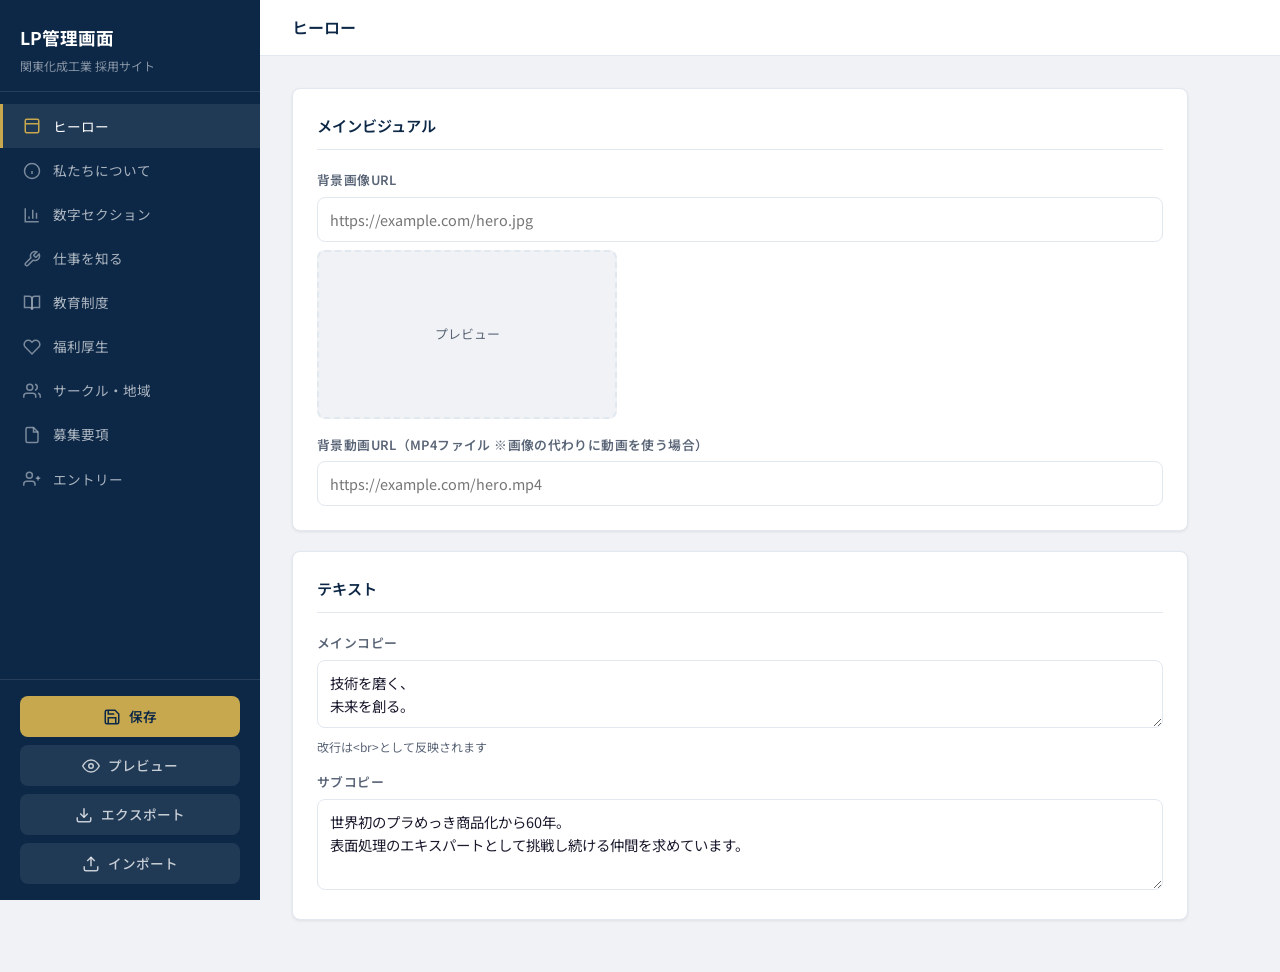
==== admin.html @ 196f741b "feat: 管理画面を追加し公開画面を動的コンテンツ対応に - admin.html: 直感的なサイドバー付き管理画面（全セクション編集可能） - admin.css: 管理画面のスタイル（レスポンシ" ====
<!DOCTYPE html>
<html lang="ja">
<head>
  <meta charset="UTF-8">
  <meta name="viewport" content="width=device-width, initial-scale=1.0">
  <title>管理画面 | 関東化成工業 採用LP</title>
  <link rel="preconnect" href="https://fonts.googleapis.com">
  <link rel="preconnect" href="https://fonts.gstatic.com" crossorigin>
  <link href="https://fonts.googleapis.com/css2?family=Noto+Sans+JP:wght@400;500;700&display=swap" rel="stylesheet">
  <link rel="stylesheet" href="admin.css">
</head>
<body>
  <div class="admin-layout">
    <!-- サイドバー -->
    <aside class="sidebar" id="sidebar">
      <div class="sidebar-header">
        <h1 class="sidebar-logo">LP管理画面</h1>
        <p class="sidebar-sub">関東化成工業 採用サイト</p>
      </div>
      <nav class="sidebar-nav">
        <a href="#sec-hero" class="sidebar-link active" data-section="sec-hero">
          <svg width="18" height="18" viewBox="0 0 24 24" fill="none" stroke="currentColor" stroke-width="2"><rect x="3" y="3" width="18" height="18" rx="2"/><path d="M3 9h18"/></svg>
          ヒーロー
        </a>
        <a href="#sec-about" class="sidebar-link" data-section="sec-about">
          <svg width="18" height="18" viewBox="0 0 24 24" fill="none" stroke="currentColor" stroke-width="2"><circle cx="12" cy="12" r="10"/><path d="M12 16v-4"/><path d="M12 8h.01"/></svg>
          私たちについて
        </a>
        <a href="#sec-stats" class="sidebar-link" data-section="sec-stats">
          <svg width="18" height="18" viewBox="0 0 24 24" fill="none" stroke="currentColor" stroke-width="2"><path d="M3 3v18h18"/><path d="M18 17V9"/><path d="M13 17V5"/><path d="M8 17v-3"/></svg>
          数字セクション
        </a>
        <a href="#sec-work" class="sidebar-link" data-section="sec-work">
          <svg width="18" height="18" viewBox="0 0 24 24" fill="none" stroke="currentColor" stroke-width="2"><path d="M14.7 6.3a1 1 0 0 0 0 1.4l1.6 1.6a1 1 0 0 0 1.4 0l3.77-3.77a6 6 0 0 1-7.94 7.94l-6.91 6.91a2.12 2.12 0 0 1-3-3l6.91-6.91a6 6 0 0 1 7.94-7.94l-3.76 3.76z"/></svg>
          仕事を知る
        </a>
        <a href="#sec-education" class="sidebar-link" data-section="sec-education">
          <svg width="18" height="18" viewBox="0 0 24 24" fill="none" stroke="currentColor" stroke-width="2"><path d="M2 3h6a4 4 0 0 1 4 4v14a3 3 0 0 0-3-3H2z"/><path d="M22 3h-6a4 4 0 0 0-4 4v14a3 3 0 0 1 3-3h7z"/></svg>
          教育制度
        </a>
        <a href="#sec-benefits" class="sidebar-link" data-section="sec-benefits">
          <svg width="18" height="18" viewBox="0 0 24 24" fill="none" stroke="currentColor" stroke-width="2"><path d="M20.84 4.61a5.5 5.5 0 0 0-7.78 0L12 5.67l-1.06-1.06a5.5 5.5 0 0 0-7.78 7.78l1.06 1.06L12 21.23l7.78-7.78 1.06-1.06a5.5 5.5 0 0 0 0-7.78z"/></svg>
          福利厚生
        </a>
        <a href="#sec-activities" class="sidebar-link" data-section="sec-activities">
          <svg width="18" height="18" viewBox="0 0 24 24" fill="none" stroke="currentColor" stroke-width="2"><path d="M17 21v-2a4 4 0 0 0-4-4H5a4 4 0 0 0-4 4v2"/><circle cx="9" cy="7" r="4"/><path d="M23 21v-2a4 4 0 0 0-3-3.87"/><path d="M16 3.13a4 4 0 0 1 0 7.75"/></svg>
          サークル・地域
        </a>
        <a href="#sec-requirements" class="sidebar-link" data-section="sec-requirements">
          <svg width="18" height="18" viewBox="0 0 24 24" fill="none" stroke="currentColor" stroke-width="2"><path d="M14 2H6a2 2 0 0 0-2 2v16a2 2 0 0 0 2 2h12a2 2 0 0 0 2-2V8z"/><polyline points="14 2 14 8 20 8"/></svg>
          募集要項
        </a>
        <a href="#sec-entry" class="sidebar-link" data-section="sec-entry">
          <svg width="18" height="18" viewBox="0 0 24 24" fill="none" stroke="currentColor" stroke-width="2"><path d="M16 21v-2a4 4 0 0 0-4-4H5a4 4 0 0 0-4 4v2"/><circle cx="8.5" cy="7" r="4"/><line x1="20" y1="8" x2="20" y2="14"/><line x1="23" y1="11" x2="17" y2="11"/></svg>
          エントリー
        </a>
      </nav>
      <div class="sidebar-actions">
        <button class="sidebar-btn sidebar-btn--save" id="btn-save" title="変更を保存">
          <svg width="18" height="18" viewBox="0 0 24 24" fill="none" stroke="currentColor" stroke-width="2"><path d="M19 21H5a2 2 0 0 1-2-2V5a2 2 0 0 1 2-2h11l5 5v11a2 2 0 0 1-2 2z"/><polyline points="17 21 17 13 7 13 7 21"/><polyline points="7 3 7 8 15 8"/></svg>
          保存
        </button>
        <button class="sidebar-btn" id="btn-preview" title="プレビュー">
          <svg width="18" height="18" viewBox="0 0 24 24" fill="none" stroke="currentColor" stroke-width="2"><path d="M1 12s4-8 11-8 11 8 11 8-4 8-11 8-11-8-11-8z"/><circle cx="12" cy="12" r="3"/></svg>
          プレビュー
        </button>
        <button class="sidebar-btn" id="btn-export" title="JSONエクスポート">
          <svg width="18" height="18" viewBox="0 0 24 24" fill="none" stroke="currentColor" stroke-width="2"><path d="M21 15v4a2 2 0 0 1-2 2H5a2 2 0 0 1-2-2v-4"/><polyline points="7 10 12 15 17 10"/><line x1="12" y1="15" x2="12" y2="3"/></svg>
          エクスポート
        </button>
        <label class="sidebar-btn" title="JSONインポート">
          <svg width="18" height="18" viewBox="0 0 24 24" fill="none" stroke="currentColor" stroke-width="2"><path d="M21 15v4a2 2 0 0 1-2 2H5a2 2 0 0 1-2-2v-4"/><polyline points="17 8 12 3 7 8"/><line x1="12" y1="3" x2="12" y2="15"/></svg>
          インポート
          <input type="file" accept=".json" id="btn-import" hidden>
        </label>
      </div>
    </aside>

    <!-- メインコンテンツ -->
    <main class="admin-main">
      <div class="admin-topbar">
        <button class="topbar-menu" id="topbar-menu">
          <span></span><span></span><span></span>
        </button>
        <h2 class="topbar-title" id="topbar-title">ヒーロー</h2>
        <div class="topbar-status" id="topbar-status"></div>
      </div>

      <div class="admin-content" id="admin-content">
        <!-- ===== ヒーロー ===== -->
        <section class="admin-section" id="sec-hero">
          <div class="admin-card">
            <h3 class="admin-card-title">メインビジュアル</h3>
            <div class="field">
              <label>背景画像URL</label>
              <div class="field-img-input">
                <input type="url" data-field="images.hero_image" placeholder="https://example.com/hero.jpg">
                <div class="field-img-preview" data-preview="images.hero_image"></div>
              </div>
            </div>
            <div class="field">
              <label>背景動画URL（mp4ファイル ※画像の代わりに動画を使う場合）</label>
              <input type="url" data-field="heroVideo" placeholder="https://example.com/hero.mp4">
            </div>
          </div>
          <div class="admin-card">
            <h3 class="admin-card-title">テキスト</h3>
            <div class="field">
              <label>メインコピー</label>
              <textarea data-field="texts.hero_title" rows="2">技術を磨く、
未来を創る。</textarea>
              <span class="field-hint">改行は&lt;br&gt;として反映されます</span>
            </div>
            <div class="field">
              <label>サブコピー</label>
              <textarea data-field="texts.hero_subtitle" rows="3">世界初のプラめっき商品化から60年。
表面処理のエキスパートとして挑戦し続ける仲間を求めています。</textarea>
            </div>
          </div>
        </section>

        <!-- ===== 私たちについて ===== -->
        <section class="admin-section" id="sec-about" style="display:none;">
          <div class="admin-card">
            <h3 class="admin-card-title">CI・説明文</h3>
            <div class="field">
              <label>CI（企業理念）</label>
              <input type="text" data-field="texts.about_ci" value="「人になれ、奉仕せよ」">
            </div>
            <div class="field">
              <label>会社紹介文</label>
              <textarea data-field="texts.about_desc" rows="6">関東化成工業は、1963年に世界で初めてプラめっきを商品化して以来、３価クロムめっき、サテンめっき、スモークめっきなどの独自技術を開発し、表面処理業界のトップランナーとして国内外から厚い信頼を得ています。

「産学協同」を礎に、樹脂成形から各種表面処理加工（めっき・塗装・蒸着）、組付まで一貫生産体制を確立。自動車外装用製品をはじめ、さまざまな分野でその技術力を発揮しています。</textarea>
            </div>
          </div>
          <div class="admin-card">
            <h3 class="admin-card-title">画像</h3>
            <div class="field-row">
              <div class="field">
                <label>画像1 URL</label>
                <div class="field-img-input">
                  <input type="url" data-field="images.about_image_1" placeholder="https://example.com/photo1.jpg">
                  <div class="field-img-preview" data-preview="images.about_image_1"></div>
                </div>
                <div class="field"><label>キャプション1</label><input type="text" data-field="texts.about_caption_1" value="本社工場外観"></div>
              </div>
              <div class="field">
                <label>画像2 URL</label>
                <div class="field-img-input">
                  <input type="url" data-field="images.about_image_2" placeholder="https://example.com/photo2.jpg">
                  <div class="field-img-preview" data-preview="images.about_image_2"></div>
                </div>
                <div class="field"><label>キャプション2</label><input type="text" data-field="texts.about_caption_2" value="製造現場の様子"></div>
              </div>
            </div>
          </div>
          <div class="admin-card">
            <h3 class="admin-card-title">会社紹介動画</h3>
            <div class="field">
              <label>YouTube / Vimeo URL</label>
              <input type="url" data-field="videos.about_video" placeholder="https://www.youtube.com/watch?v=xxxxx">
              <span class="field-hint">YouTube・VimeoのURLを貼り付けると自動で埋め込まれます</span>
              <div class="field-video-preview" data-video-preview="videos.about_video"></div>
            </div>
          </div>
          <div class="admin-card">
            <h3 class="admin-card-title">会社概要</h3>
            <div class="field"><label>会社名</label><input type="text" data-field="texts.company_name" value="関東化成工業株式会社（KANTO KASEI CO., LTD.）"></div>
            <div class="field"><label>設立</label><input type="text" data-field="texts.company_founded" value="1969年（昭和44年） ※1946年 旧制関東学院工業専門学校実習工場として創業"></div>
            <div class="field"><label>本社所在地</label><input type="text" data-field="texts.company_address" value="〒239-0806 神奈川県横須賀市池田町4-4-1"></div>
            <div class="field"><label>TEL</label><input type="text" data-field="texts.company_tel" value="046-835-4600"></div>
            <div class="field"><label>資本金</label><input type="text" data-field="texts.company_capital" value="2億円"></div>
            <div class="field"><label>従業員数</label><input type="text" data-field="texts.company_employees" value="406名"></div>
            <div class="field"><label>事業内容</label><textarea data-field="texts.company_business" rows="2">樹脂成形、各種表面処理加工（めっき・塗装・蒸着）、組付の一貫生産</textarea></div>
            <div class="field"><label>主要取引先</label><textarea data-field="texts.company_clients" rows="2">トヨタ自動車、トヨタ自動車東日本、トヨタ車体、日野自動車、豊田自動織機、ダイハツ工業、日産自動車、スズキ、ファナック 他</textarea></div>
            <div class="field"><label>拠点</label><input type="text" data-field="texts.company_locations" value="本社工場（横須賀市）、岩手工場（一関市）、インドネシア合弁工場"></div>
          </div>
        </section>

        <!-- ===== 数字セクション ===== -->
        <section class="admin-section" id="sec-stats" style="display:none;">
          <div class="admin-card">
            <h3 class="admin-card-title">数字で見る関東化成</h3>
            <div class="stat-editor">
              <div class="stat-editor-item">
                <h4>数字 1</h4>
                <div class="field"><label>数値</label><input type="number" data-field="stats.stat_1_number" value="1963"></div>
                <div class="field"><label>単位</label><input type="text" data-field="texts.stat_1_unit" value="年"></div>
                <div class="field"><label>ラベル</label><input type="text" data-field="texts.stat_1_label" value="プラめっき商品化"></div>
              </div>
              <div class="stat-editor-item">
                <h4>数字 2</h4>
                <div class="field"><label>数値</label><input type="number" data-field="stats.stat_2_number" value="55"></div>
                <div class="field"><label>単位</label><input type="text" data-field="texts.stat_2_unit" value="年以上"></div>
                <div class="field"><label>ラベル</label><input type="text" data-field="texts.stat_2_label" value="業界での実績"></div>
              </div>
              <div class="stat-editor-item">
                <h4>数字 3</h4>
                <div class="field"><label>数値</label><input type="number" data-field="stats.stat_3_number" value="406"></div>
                <div class="field"><label>単位</label><input type="text" data-field="texts.stat_3_unit" value="名"></div>
                <div class="field"><label>ラベル</label><input type="text" data-field="texts.stat_3_label" value="従業員数"></div>
              </div>
              <div class="stat-editor-item">
                <h4>数字 4</h4>
                <div class="field"><label>数値</label><input type="number" data-field="stats.stat_4_number" value="3"></div>
                <div class="field"><label>単位</label><input type="text" data-field="texts.stat_4_unit" value="拠点"></div>
                <div class="field"><label>ラベル</label><input type="text" data-field="texts.stat_4_label" value="国内外の生産拠点"></div>
              </div>
            </div>
          </div>
        </section>

        <!-- ===== 仕事を知る ===== -->
        <section class="admin-section" id="sec-work" style="display:none;">
          <div class="admin-card">
            <h3 class="admin-card-title">セクション設定</h3>
            <div class="field"><label>サブタイトル</label><input type="text" data-field="texts.work_subtitle" value="世界をリードする表面処理技術で、あなたの可能性を広げる"></div>
          </div>
          <div class="admin-card">
            <h3 class="admin-card-title">仕事カード 1</h3>
            <div class="field"><label>タイトル</label><input type="text" data-field="texts.work_title_1" value="めっき技術"></div>
            <div class="field"><label>説明</label><textarea data-field="texts.work_desc_1" rows="3">プラめっき、３価クロムめっき、サテンめっき、スモークめっき、コンポジットめっき（機能めっき）など、多様なめっき技術で製品に付加価値を与えます。</textarea></div>
            <div class="field"><label>画像URL</label><div class="field-img-input"><input type="url" data-field="images.work_image_1" placeholder="https://..."><div class="field-img-preview" data-preview="images.work_image_1"></div></div></div>
          </div>
          <div class="admin-card">
            <h3 class="admin-card-title">仕事カード 2</h3>
            <div class="field"><label>タイトル</label><input type="text" data-field="texts.work_title_2" value="塗装・蒸着"></div>
            <div class="field"><label>説明</label><textarea data-field="texts.work_desc_2" rows="3">高品質な塗装技術と蒸着技術により、製品の外観品質と機能性を高次元で両立。自動車外装部品をはじめ幅広い分野に対応しています。</textarea></div>
            <div class="field"><label>画像URL</label><div class="field-img-input"><input type="url" data-field="images.work_image_2" placeholder="https://..."><div class="field-img-preview" data-preview="images.work_image_2"></div></div></div>
          </div>
          <div class="admin-card">
            <h3 class="admin-card-title">仕事カード 3</h3>
            <div class="field"><label>タイトル</label><input type="text" data-field="texts.work_title_3" value="樹脂成形"></div>
            <div class="field"><label>説明</label><textarea data-field="texts.work_desc_3" rows="3">精密な樹脂成形から表面処理、組付けまでの一貫生産体制。お客様のニーズにワンストップで応える生産力が強みです。</textarea></div>
            <div class="field"><label>画像URL</label><div class="field-img-input"><input type="url" data-field="images.work_image_3" placeholder="https://..."><div class="field-img-preview" data-preview="images.work_image_3"></div></div></div>
          </div>
          <div class="admin-card">
            <h3 class="admin-card-title">仕事紹介動画</h3>
            <div class="field">
              <label>YouTube / Vimeo URL</label>
              <input type="url" data-field="videos.work_video" placeholder="https://www.youtube.com/watch?v=xxxxx">
              <div class="field-video-preview" data-video-preview="videos.work_video"></div>
            </div>
          </div>
        </section>

        <!-- ===== 教育制度 ===== -->
        <section class="admin-section" id="sec-education" style="display:none;">
          <div class="admin-card">
            <h3 class="admin-card-title">セクション設定</h3>
            <div class="field"><label>サブタイトル</label><input type="text" data-field="texts.education_subtitle" value="「産学協同」の精神を受け継ぎ、人材育成に力を入れています"></div>
          </div>
          <div class="admin-card">
            <h3 class="admin-card-title">教育カード 1</h3>
            <div class="field"><label>タイトル</label><input type="text" data-field="texts.edu_title_1" value="表面処理技術研修"></div>
            <div class="field"><label>説明</label><textarea data-field="texts.edu_desc_1" rows="3">最新の表面処理技術を学ぶ研修制度を整備。毎年1〜2名が受講し、専門知識とスキルを深めています。</textarea></div>
          </div>
          <div class="admin-card">
            <h3 class="admin-card-title">教育カード 2</h3>
            <div class="field"><label>タイトル</label><input type="text" data-field="texts.edu_title_2" value="文部科学省認定プログラム"></div>
            <div class="field"><label>説明</label><textarea data-field="texts.edu_desc_2" rows="3">「職業実践力育成プログラム」に認定された集中講義を受講可能。過去5名が修了しています。</textarea></div>
          </div>
          <div class="admin-card">
            <h3 class="admin-card-title">教育カード 3</h3>
            <div class="field"><label>タイトル</label><input type="text" data-field="texts.edu_title_3" value="OJT・メンター制度"></div>
            <div class="field"><label>説明</label><textarea data-field="texts.edu_desc_3" rows="3">先輩社員がマンツーマンで指導するOJT制度。実務を通じて着実にスキルアップできる環境です。</textarea></div>
          </div>
        </section>

        <!-- ===== 福利厚生 ===== -->
        <section class="admin-section" id="sec-benefits" style="display:none;">
          <div class="admin-card">
            <h3 class="admin-card-title">セクション設定</h3>
            <div class="field"><label>サブタイトル</label><input type="text" data-field="texts.benefits_subtitle" value="安心して長く働ける環境を整えています"></div>
            <div class="field"><label>画像URL</label><div class="field-img-input"><input type="url" data-field="images.benefits_image" placeholder="https://..."><div class="field-img-preview" data-preview="images.benefits_image"></div></div></div>
          </div>
          <div class="admin-card">
            <h3 class="admin-card-title">福利厚生項目</h3>
            <div class="benefit-editor">
              <div class="benefit-editor-item">
                <div class="field"><label>項目1 タイトル</label><input type="text" data-field="texts.benefit_title_1" value="住宅補助"></div>
                <div class="field"><label>説明</label><input type="text" data-field="texts.benefit_desc_1" value="住宅手当の支給あり"></div>
              </div>
              <div class="benefit-editor-item">
                <div class="field"><label>項目2 タイトル</label><input type="text" data-field="texts.benefit_title_2" value="退職金制度"></div>
                <div class="field"><label>説明</label><input type="text" data-field="texts.benefit_desc_2" value="退職金制度完備"></div>
              </div>
              <div class="benefit-editor-item">
                <div class="field"><label>項目3 タイトル</label><input type="text" data-field="texts.benefit_title_3" value="健康サポート"></div>
                <div class="field"><label>説明</label><input type="text" data-field="texts.benefit_desc_3" value="各種社会保険完備・定期健康診断"></div>
              </div>
              <div class="benefit-editor-item">
                <div class="field"><label>項目4 タイトル</label><input type="text" data-field="texts.benefit_title_4" value="休暇制度"></div>
                <div class="field"><label>説明</label><input type="text" data-field="texts.benefit_desc_4" value="年次有給休暇・特別休暇"></div>
              </div>
              <div class="benefit-editor-item">
                <div class="field"><label>項目5 タイトル</label><input type="text" data-field="texts.benefit_title_5" value="サークル活動"></div>
                <div class="field"><label>説明</label><input type="text" data-field="texts.benefit_desc_5" value="野球部など社内サークル活動充実"></div>
              </div>
              <div class="benefit-editor-item">
                <div class="field"><label>項目6 タイトル</label><input type="text" data-field="texts.benefit_title_6" value="福利厚生施設"></div>
                <div class="field"><label>説明</label><input type="text" data-field="texts.benefit_desc_6" value="グループ会社によるサービス充実"></div>
              </div>
            </div>
          </div>
        </section>

        <!-- ===== サークル活動・地域貢献 ===== -->
        <section class="admin-section" id="sec-activities" style="display:none;">
          <div class="admin-card">
            <h3 class="admin-card-title">セクション設定</h3>
            <div class="field"><label>サブタイトル</label><input type="text" data-field="texts.activities_subtitle" value="仕事だけじゃない。仲間との絆を深める活動が充実しています。"></div>
          </div>
          <div class="admin-card">
            <h3 class="admin-card-title">活動カード 1</h3>
            <div class="field"><label>タイトル</label><input type="text" data-field="texts.activity_title_1" value="野球部"></div>
            <div class="field"><label>説明</label><textarea data-field="texts.activity_desc_1" rows="3">社内野球部が活動中。チームワークを大切にし、社員同士の交流の場となっています。</textarea></div>
            <div class="field"><label>画像URL</label><div class="field-img-input"><input type="url" data-field="images.activity_image_1" placeholder="https://..."><div class="field-img-preview" data-preview="images.activity_image_1"></div></div></div>
          </div>
          <div class="admin-card">
            <h3 class="admin-card-title">活動カード 2</h3>
            <div class="field"><label>タイトル</label><input type="text" data-field="texts.activity_title_2" value="リトルシニア支援"></div>
            <div class="field"><label>説明</label><textarea data-field="texts.activity_desc_2" rows="3">日本リトルシニア中学硬式野球協会 関東連盟所属の「横須賀三浦リトルシニア」を応援。社有マイクロバスでの送迎など、地域の子どもたちの成長を支援しています。</textarea></div>
            <div class="field"><label>画像URL</label><div class="field-img-input"><input type="url" data-field="images.activity_image_2" placeholder="https://..."><div class="field-img-preview" data-preview="images.activity_image_2"></div></div></div>
          </div>
          <div class="admin-card">
            <h3 class="admin-card-title">活動カード 3</h3>
            <div class="field"><label>タイトル</label><input type="text" data-field="texts.activity_title_3" value="地域イベント"></div>
            <div class="field"><label>説明</label><textarea data-field="texts.activity_desc_3" rows="3">国際フロンティアメッセ（みなと元気めっせ）に出展し「ベスト展示賞/特別賞」を受賞。地域社会への貢献にも積極的に取り組んでいます。</textarea></div>
            <div class="field"><label>画像URL</label><div class="field-img-input"><input type="url" data-field="images.activity_image_3" placeholder="https://..."><div class="field-img-preview" data-preview="images.activity_image_3"></div></div></div>
          </div>
        </section>

        <!-- ===== 募集要項 ===== -->
        <section class="admin-section" id="sec-requirements" style="display:none;">
          <div class="admin-card">
            <h3 class="admin-card-title">募集要項</h3>
            <div class="field"><label>採用区分</label><input type="text" data-field="texts.req_type" value="新卒採用（2027年卒）"></div>
            <div class="field"><label>募集職種</label><textarea data-field="texts.req_positions" rows="2">技術職（生産技術・品質管理・研究開発）、事務職（総務・経理・営業）</textarea></div>
            <div class="field"><label>応募資格</label><textarea data-field="texts.req_qualifications" rows="2">2027年3月に大学・大学院・短大・専門学校・高等専門学校を卒業見込みの方</textarea></div>
            <div class="field"><label>勤務地</label><input type="text" data-field="texts.req_location" value="本社工場（神奈川県横須賀市）、岩手工場（岩手県一関市）"></div>
            <div class="field"><label>採用予定人数</label><input type="text" data-field="texts.req_count" value="6〜10名"></div>
            <div class="field"><label>選考フロー</label><input type="text" data-field="texts.req_flow" value="マイナビよりエントリー → 会社説明会 → 書類選考 → 面接（複数回） → 内定"></div>
          </div>
          <div class="admin-card">
            <h3 class="admin-card-title">イベント</h3>
            <div class="field"><label>イベント1 タイトル</label><input type="text" data-field="texts.event_title_1" value="1DAY職場体験"></div>
            <div class="field"><label>イベント1 説明</label><textarea data-field="texts.event_desc_1" rows="2">実際の製造現場を体験できるプログラムです。表面処理技術の世界を肌で感じてみませんか？</textarea></div>
            <div class="field"><label>イベント2 タイトル</label><input type="text" data-field="texts.event_title_2" value="Webセミナー"></div>
            <div class="field"><label>イベント2 説明</label><textarea data-field="texts.event_desc_2" rows="2">オンラインで参加可能な会社説明会。関東化成工業の魅力を詳しくご紹介します。</textarea></div>
          </div>
        </section>

        <!-- ===== エントリー ===== -->
        <section class="admin-section" id="sec-entry" style="display:none;">
          <div class="admin-card">
            <h3 class="admin-card-title">エントリーセクション</h3>
            <div class="field"><label>説明文</label><textarea data-field="texts.entry_desc" rows="2">関東化成工業に興味を持ってくださった方、まずはお気軽にエントリーください。</textarea></div>
            <div class="field"><label>エントリーリンクURL</label><input type="url" data-field="entryLink" value="https://job.mynavi.jp/26/pc/search/corp50547/outline.html"></div>
            <div class="field"><label>担当部署</label><input type="text" data-field="texts.entry_department" value="関東化成工業株式会社 経営管理本部 総務部 総務人事課"></div>
            <div class="field"><label>電話番号</label><input type="text" data-field="texts.entry_tel" value="046-835-4600"></div>
          </div>
        </section>
      </div>
    </main>
  </div>

  <!-- 保存成功トースト -->
  <div class="toast" id="toast">保存しました</div>

  <script src="admin.js"></script>
</body>
</html>
---- admin.css ----
/* ===== Reset ===== */
*, *::before, *::after { box-sizing: border-box; margin: 0; padding: 0; }
img { max-width: 100%; display: block; }
ul { list-style: none; }
a { text-decoration: none; color: inherit; }
button { border: none; background: none; cursor: pointer; font: inherit; }

/* ===== Variables ===== */
:root {
  --admin-navy: #0d2847;
  --admin-blue: #0078d4;
  --admin-blue-light: #e8f4fd;
  --admin-gold: #c8a84e;
  --admin-bg: #f0f2f5;
  --admin-white: #ffffff;
  --admin-text: #1a1a2e;
  --admin-text-light: #5a6577;
  --admin-border: #e2e8f0;
  --admin-success: #10b981;
  --admin-radius: 0.5rem;
  --admin-shadow: 0 1px 3px rgba(0,0,0,0.08);
  --sidebar-w: 260px;
}

body {
  font-family: "Noto Sans JP", -apple-system, sans-serif;
  font-size: 14px;
  line-height: 1.6;
  color: var(--admin-text);
  background: var(--admin-bg);
}

/* ===== Layout ===== */
.admin-layout {
  display: flex;
  min-height: 100vh;
}

/* ===== Sidebar ===== */
.sidebar {
  width: var(--sidebar-w);
  background: var(--admin-navy);
  color: #fff;
  position: fixed;
  top: 0;
  left: 0;
  bottom: 0;
  display: flex;
  flex-direction: column;
  z-index: 50;
  transition: transform 0.3s ease;
}

.sidebar-header {
  padding: 1.5rem 1.25rem 1rem;
  border-bottom: 1px solid rgba(255,255,255,0.1);
}

.sidebar-logo {
  font-size: 1.1rem;
  font-weight: 700;
}

.sidebar-sub {
  font-size: 0.75rem;
  color: rgba(255,255,255,0.5);
  margin-top: 0.25rem;
}

.sidebar-nav {
  flex: 1;
  overflow-y: auto;
  padding: 0.75rem 0;
}

.sidebar-link {
  display: flex;
  align-items: center;
  gap: 0.75rem;
  padding: 0.7rem 1.25rem;
  font-size: 0.85rem;
  color: rgba(255,255,255,0.65);
  transition: all 0.2s;
  border-left: 3px solid transparent;
}

.sidebar-link:hover {
  background: rgba(255,255,255,0.05);
  color: #fff;
}

.sidebar-link.active {
  background: rgba(255,255,255,0.08);
  color: #fff;
  border-left-color: var(--admin-gold);
}

.sidebar-link svg {
  flex-shrink: 0;
  opacity: 0.7;
}

.sidebar-link.active svg {
  opacity: 1;
  color: var(--admin-gold);
}

/* ===== Sidebar Actions ===== */
.sidebar-actions {
  padding: 1rem 1.25rem;
  border-top: 1px solid rgba(255,255,255,0.1);
  display: flex;
  flex-direction: column;
  gap: 0.5rem;
}

.sidebar-btn {
  display: flex;
  align-items: center;
  justify-content: center;
  gap: 0.5rem;
  padding: 0.6rem 1rem;
  border-radius: var(--admin-radius);
  font-size: 0.85rem;
  font-weight: 500;
  color: rgba(255,255,255,0.75);
  background: rgba(255,255,255,0.08);
  transition: all 0.2s;
  cursor: pointer;
  text-align: center;
}

.sidebar-btn:hover {
  background: rgba(255,255,255,0.15);
  color: #fff;
}

.sidebar-btn--save {
  background: var(--admin-gold);
  color: var(--admin-navy);
  font-weight: 600;
}

.sidebar-btn--save:hover {
  background: #d4b85c;
}

/* ===== Main ===== */
.admin-main {
  flex: 1;
  margin-left: var(--sidebar-w);
}

/* ===== Topbar ===== */
.admin-topbar {
  position: sticky;
  top: 0;
  z-index: 30;
  background: var(--admin-white);
  border-bottom: 1px solid var(--admin-border);
  padding: 0 2rem;
  height: 56px;
  display: flex;
  align-items: center;
  gap: 1rem;
}

.topbar-menu {
  display: none;
  flex-direction: column;
  gap: 4px;
  padding: 0.5rem;
}

.topbar-menu span {
  display: block;
  width: 20px;
  height: 2px;
  background: var(--admin-navy);
  border-radius: 2px;
}

.topbar-title {
  font-size: 1rem;
  font-weight: 600;
  color: var(--admin-navy);
}

.topbar-status {
  margin-left: auto;
  font-size: 0.8rem;
  color: var(--admin-text-light);
}

/* ===== Content ===== */
.admin-content {
  padding: 2rem;
  max-width: 960px;
}

.admin-section {
  animation: adminFadeIn 0.3s ease;
}

@keyframes adminFadeIn {
  from { opacity: 0; transform: translateY(8px); }
  to { opacity: 1; transform: translateY(0); }
}

/* ===== Cards ===== */
.admin-card {
  background: var(--admin-white);
  border-radius: var(--admin-radius);
  box-shadow: var(--admin-shadow);
  padding: 1.5rem;
  margin-bottom: 1.25rem;
  border: 1px solid var(--admin-border);
}

.admin-card-title {
  font-size: 0.95rem;
  font-weight: 600;
  color: var(--admin-navy);
  margin-bottom: 1.25rem;
  padding-bottom: 0.75rem;
  border-bottom: 1px solid var(--admin-border);
}

/* ===== Fields ===== */
.field {
  margin-bottom: 1rem;
}

.field:last-child {
  margin-bottom: 0;
}

.field label {
  display: block;
  font-size: 0.8rem;
  font-weight: 600;
  color: var(--admin-text-light);
  margin-bottom: 0.375rem;
  text-transform: uppercase;
  letter-spacing: 0.03em;
}

.field input[type="text"],
.field input[type="url"],
.field input[type="number"],
.field textarea {
  width: 100%;
  padding: 0.625rem 0.75rem;
  border: 1px solid var(--admin-border);
  border-radius: var(--admin-radius);
  font-family: inherit;
  font-size: 0.9rem;
  line-height: 1.6;
  color: var(--admin-text);
  background: var(--admin-white);
  transition: border-color 0.2s, box-shadow 0.2s;
}

.field input:focus,
.field textarea:focus {
  outline: none;
  border-color: var(--admin-blue);
  box-shadow: 0 0 0 3px rgba(0,120,212,0.1);
}

.field textarea {
  resize: vertical;
  min-height: 60px;
}

.field-hint {
  display: block;
  font-size: 0.75rem;
  color: var(--admin-text-light);
  margin-top: 0.25rem;
}

.field-row {
  display: grid;
  grid-template-columns: 1fr 1fr;
  gap: 1.25rem;
}

/* ===== Image Preview ===== */
.field-img-input {
  display: flex;
  flex-direction: column;
  gap: 0.5rem;
}

.field-img-input input {
  width: 100%;
  padding: 0.625rem 0.75rem;
  border: 1px solid var(--admin-border);
  border-radius: var(--admin-radius);
  font-family: inherit;
  font-size: 0.9rem;
  color: var(--admin-text);
  background: var(--admin-white);
  transition: border-color 0.2s, box-shadow 0.2s;
}

.field-img-input input:focus {
  outline: none;
  border-color: var(--admin-blue);
  box-shadow: 0 0 0 3px rgba(0,120,212,0.1);
}

.field-img-preview {
  width: 100%;
  max-width: 300px;
  aspect-ratio: 16/9;
  border-radius: var(--admin-radius);
  background: var(--admin-bg);
  border: 2px dashed var(--admin-border);
  display: flex;
  align-items: center;
  justify-content: center;
  overflow: hidden;
  font-size: 0.8rem;
  color: var(--admin-text-light);
}

.field-img-preview::before {
  content: "プレビュー";
}

.field-img-preview.has-image::before {
  display: none;
}

.field-img-preview img {
  width: 100%;
  height: 100%;
  object-fit: cover;
}

/* ===== Video Preview ===== */
.field-video-preview {
  margin-top: 0.75rem;
  border-radius: var(--admin-radius);
  overflow: hidden;
  background: #000;
  aspect-ratio: 16/9;
  max-width: 480px;
  display: none;
}

.field-video-preview.has-video {
  display: block;
}

.field-video-preview iframe {
  width: 100%;
  height: 100%;
  border: 0;
}

/* ===== Stat Editor ===== */
.stat-editor {
  display: grid;
  grid-template-columns: 1fr 1fr;
  gap: 1.5rem;
}

.stat-editor-item {
  padding: 1rem;
  background: var(--admin-bg);
  border-radius: var(--admin-radius);
}

.stat-editor-item h4 {
  font-size: 0.85rem;
  font-weight: 600;
  color: var(--admin-navy);
  margin-bottom: 0.75rem;
}

/* ===== Benefit Editor ===== */
.benefit-editor {
  display: grid;
  grid-template-columns: 1fr 1fr;
  gap: 1rem;
}

.benefit-editor-item {
  padding: 1rem;
  background: var(--admin-bg);
  border-radius: var(--admin-radius);
}

/* ===== Toast ===== */
.toast {
  position: fixed;
  bottom: 2rem;
  right: 2rem;
  padding: 0.75rem 1.5rem;
  background: var(--admin-success);
  color: #fff;
  border-radius: var(--admin-radius);
  font-size: 0.9rem;
  font-weight: 500;
  box-shadow: 0 4px 20px rgba(16,185,129,0.3);
  transform: translateY(100px);
  opacity: 0;
  transition: all 0.3s ease;
  z-index: 200;
}

.toast.show {
  transform: translateY(0);
  opacity: 1;
}

/* ===== Responsive ===== */
@media (max-width: 768px) {
  .sidebar {
    transform: translateX(-100%);
  }

  .sidebar.open {
    transform: translateX(0);
  }

  .admin-main {
    margin-left: 0;
  }

  .topbar-menu {
    display: flex;
  }

  .admin-content {
    padding: 1rem;
  }

  .field-row,
  .stat-editor,
  .benefit-editor {
    grid-template-columns: 1fr;
  }

  .sidebar-overlay {
    position: fixed;
    inset: 0;
    background: rgba(0,0,0,0.5);
    z-index: 40;
    display: none;
  }

  .sidebar-overlay.show {
    display: block;
  }
}
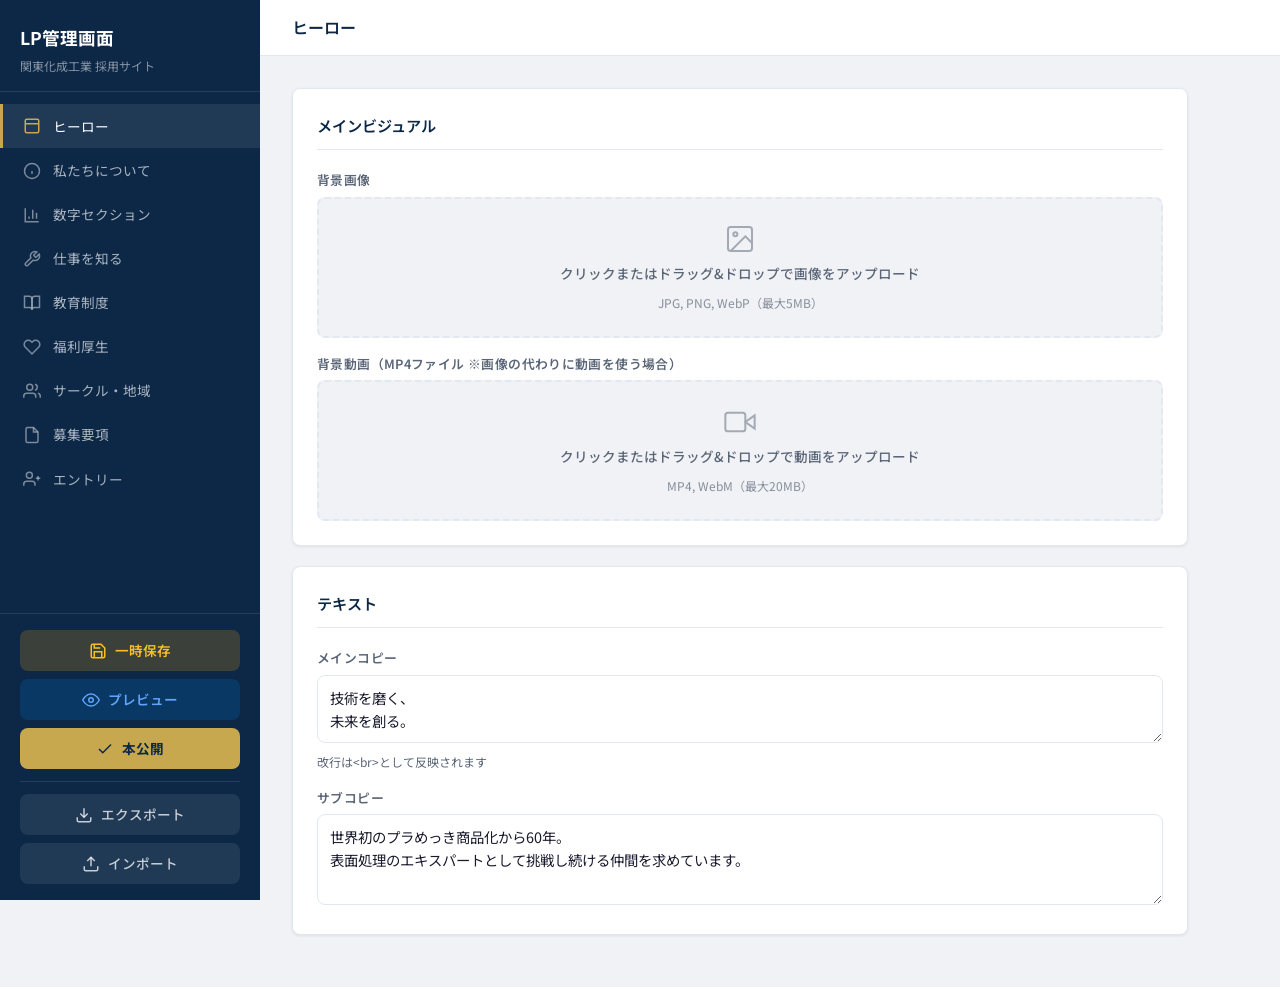
==== commit f2fc8996: "feat: リッチアニメーション追加・管理画面を大幅強化 公開ページの改善: - ローディングアニメーション追加 - ヒーローセクションにパーティクルエフェクト・文字アニメーション追加 - スクロール" ====
--- a/admin.html
+++ b/admin.html
@@ -56,14 +56,19 @@
         </a>
       </nav>
       <div class="sidebar-actions">
-        <button class="sidebar-btn sidebar-btn--save" id="btn-save" title="変更を保存">
+        <button class="sidebar-btn sidebar-btn--draft" id="btn-draft" title="一時保存">
           <svg width="18" height="18" viewBox="0 0 24 24" fill="none" stroke="currentColor" stroke-width="2"><path d="M19 21H5a2 2 0 0 1-2-2V5a2 2 0 0 1 2-2h11l5 5v11a2 2 0 0 1-2 2z"/><polyline points="17 21 17 13 7 13 7 21"/><polyline points="7 3 7 8 15 8"/></svg>
-          保存
+          一時保存
         </button>
-        <button class="sidebar-btn" id="btn-preview" title="プレビュー">
+        <button class="sidebar-btn sidebar-btn--preview" id="btn-preview" title="プレビュー">
           <svg width="18" height="18" viewBox="0 0 24 24" fill="none" stroke="currentColor" stroke-width="2"><path d="M1 12s4-8 11-8 11 8 11 8-4 8-11 8-11-8-11-8z"/><circle cx="12" cy="12" r="3"/></svg>
           プレビュー
         </button>
+        <button class="sidebar-btn sidebar-btn--publish" id="btn-publish" title="本公開">
+          <svg width="18" height="18" viewBox="0 0 24 24" fill="none" stroke="currentColor" stroke-width="2"><polyline points="20 6 9 17 4 12"/></svg>
+          本公開
+        </button>
+        <hr class="sidebar-divider">
         <button class="sidebar-btn" id="btn-export" title="JSONエクスポート">
           <svg width="18" height="18" viewBox="0 0 24 24" fill="none" stroke="currentColor" stroke-width="2"><path d="M21 15v4a2 2 0 0 1-2 2H5a2 2 0 0 1-2-2v-4"/><polyline points="7 10 12 15 17 10"/><line x1="12" y1="15" x2="12" y2="3"/></svg>
           エクスポート
@@ -83,6 +88,10 @@
           <span></span><span></span><span></span>
         </button>
         <h2 class="topbar-title" id="topbar-title">ヒーロー</h2>
+        <div class="topbar-badges">
+          <span class="badge badge--draft" id="badge-draft" style="display:none;">下書きあり</span>
+          <span class="badge badge--published" id="badge-published" style="display:none;">公開中</span>
+        </div>
         <div class="topbar-status" id="topbar-status"></div>
       </div>
 
@@ -92,15 +101,28 @@
           <div class="admin-card">
             <h3 class="admin-card-title">メインビジュアル</h3>
             <div class="field">
-              <label>背景画像URL</label>
-              <div class="field-img-input">
-                <input type="url" data-field="images.hero_image" placeholder="https://example.com/hero.jpg">
-                <div class="field-img-preview" data-preview="images.hero_image"></div>
-              </div>
-            </div>
-            <div class="field">
-              <label>背景動画URL（mp4ファイル ※画像の代わりに動画を使う場合）</label>
-              <input type="url" data-field="heroVideo" placeholder="https://example.com/hero.mp4">
+              <label>背景画像</label>
+              <div class="upload-zone" data-upload="images.hero_image" data-accept="image/*">
+                <div class="upload-zone-content">
+                  <svg width="32" height="32" viewBox="0 0 24 24" fill="none" stroke="currentColor" stroke-width="1.5"><rect x="3" y="3" width="18" height="18" rx="2"/><circle cx="8.5" cy="8.5" r="1.5"/><polyline points="21 15 16 10 5 21"/></svg>
+                  <p>クリックまたはドラッグ&ドロップで画像をアップロード</p>
+                  <span class="upload-zone-hint">JPG, PNG, WebP（最大5MB）</span>
+                </div>
+                <div class="upload-zone-preview"></div>
+                <button class="upload-zone-remove" title="削除" style="display:none;">&times;</button>
+              </div>
+            </div>
+            <div class="field">
+              <label>背景動画（mp4ファイル ※画像の代わりに動画を使う場合）</label>
+              <div class="upload-zone" data-upload="heroVideo" data-accept="video/mp4,video/webm">
+                <div class="upload-zone-content">
+                  <svg width="32" height="32" viewBox="0 0 24 24" fill="none" stroke="currentColor" stroke-width="1.5"><polygon points="23 7 16 12 23 17 23 7"/><rect x="1" y="5" width="15" height="14" rx="2"/></svg>
+                  <p>クリックまたはドラッグ&ドロップで動画をアップロード</p>
+                  <span class="upload-zone-hint">MP4, WebM（最大20MB）</span>
+                </div>
+                <div class="upload-zone-preview"></div>
+                <button class="upload-zone-remove" title="削除" style="display:none;">&times;</button>
+              </div>
             </div>
           </div>
           <div class="admin-card">
@@ -138,18 +160,26 @@
             <h3 class="admin-card-title">画像</h3>
             <div class="field-row">
               <div class="field">
-                <label>画像1 URL</label>
-                <div class="field-img-input">
-                  <input type="url" data-field="images.about_image_1" placeholder="https://example.com/photo1.jpg">
-                  <div class="field-img-preview" data-preview="images.about_image_1"></div>
+                <label>画像1</label>
+                <div class="upload-zone" data-upload="images.about_image_1" data-accept="image/*">
+                  <div class="upload-zone-content">
+                    <svg width="24" height="24" viewBox="0 0 24 24" fill="none" stroke="currentColor" stroke-width="1.5"><rect x="3" y="3" width="18" height="18" rx="2"/><circle cx="8.5" cy="8.5" r="1.5"/><polyline points="21 15 16 10 5 21"/></svg>
+                    <p>画像をアップロード</p>
+                  </div>
+                  <div class="upload-zone-preview"></div>
+                  <button class="upload-zone-remove" title="削除" style="display:none;">&times;</button>
                 </div>
                 <div class="field"><label>キャプション1</label><input type="text" data-field="texts.about_caption_1" value="本社工場外観"></div>
               </div>
               <div class="field">
-                <label>画像2 URL</label>
-                <div class="field-img-input">
-                  <input type="url" data-field="images.about_image_2" placeholder="https://example.com/photo2.jpg">
-                  <div class="field-img-preview" data-preview="images.about_image_2"></div>
+                <label>画像2</label>
+                <div class="upload-zone" data-upload="images.about_image_2" data-accept="image/*">
+                  <div class="upload-zone-content">
+                    <svg width="24" height="24" viewBox="0 0 24 24" fill="none" stroke="currentColor" stroke-width="1.5"><rect x="3" y="3" width="18" height="18" rx="2"/><circle cx="8.5" cy="8.5" r="1.5"/><polyline points="21 15 16 10 5 21"/></svg>
+                    <p>画像をアップロード</p>
+                  </div>
+                  <div class="upload-zone-preview"></div>
+                  <button class="upload-zone-remove" title="削除" style="display:none;">&times;</button>
                 </div>
                 <div class="field"><label>キャプション2</label><input type="text" data-field="texts.about_caption_2" value="製造現場の様子"></div>
               </div>
@@ -158,10 +188,21 @@
           <div class="admin-card">
             <h3 class="admin-card-title">会社紹介動画</h3>
             <div class="field">
-              <label>YouTube / Vimeo URL</label>
-              <input type="url" data-field="videos.about_video" placeholder="https://www.youtube.com/watch?v=xxxxx">
-              <span class="field-hint">YouTube・VimeoのURLを貼り付けると自動で埋め込まれます</span>
-              <div class="field-video-preview" data-video-preview="videos.about_video"></div>
+              <label>動画ファイルをアップロード、またはYouTube/Vimeo URLを入力</label>
+              <div class="upload-zone" data-upload="videos.about_video" data-accept="video/mp4,video/webm">
+                <div class="upload-zone-content">
+                  <svg width="24" height="24" viewBox="0 0 24 24" fill="none" stroke="currentColor" stroke-width="1.5"><polygon points="23 7 16 12 23 17 23 7"/><rect x="1" y="5" width="15" height="14" rx="2"/></svg>
+                  <p>動画をアップロード</p>
+                </div>
+                <div class="upload-zone-preview"></div>
+                <button class="upload-zone-remove" title="削除" style="display:none;">&times;</button>
+              </div>
+              <div class="field" style="margin-top: 0.75rem;">
+                <label>または YouTube / Vimeo URL</label>
+                <input type="url" data-field="videos.about_video" placeholder="https://www.youtube.com/watch?v=xxxxx">
+                <span class="field-hint">URLを入力すると埋め込みプレーヤーが表示されます</span>
+                <div class="field-video-preview" data-video-preview="videos.about_video"></div>
+              </div>
             </div>
           </div>
           <div class="admin-card">
@@ -221,26 +262,48 @@
             <h3 class="admin-card-title">仕事カード 1</h3>
             <div class="field"><label>タイトル</label><input type="text" data-field="texts.work_title_1" value="めっき技術"></div>
             <div class="field"><label>説明</label><textarea data-field="texts.work_desc_1" rows="3">プラめっき、３価クロムめっき、サテンめっき、スモークめっき、コンポジットめっき（機能めっき）など、多様なめっき技術で製品に付加価値を与えます。</textarea></div>
-            <div class="field"><label>画像URL</label><div class="field-img-input"><input type="url" data-field="images.work_image_1" placeholder="https://..."><div class="field-img-preview" data-preview="images.work_image_1"></div></div></div>
+            <div class="field"><label>画像</label>
+              <div class="upload-zone" data-upload="images.work_image_1" data-accept="image/*">
+                <div class="upload-zone-content"><svg width="24" height="24" viewBox="0 0 24 24" fill="none" stroke="currentColor" stroke-width="1.5"><rect x="3" y="3" width="18" height="18" rx="2"/><circle cx="8.5" cy="8.5" r="1.5"/><polyline points="21 15 16 10 5 21"/></svg><p>画像をアップロード</p></div>
+                <div class="upload-zone-preview"></div><button class="upload-zone-remove" title="削除" style="display:none;">&times;</button>
+              </div>
+            </div>
           </div>
           <div class="admin-card">
             <h3 class="admin-card-title">仕事カード 2</h3>
             <div class="field"><label>タイトル</label><input type="text" data-field="texts.work_title_2" value="塗装・蒸着"></div>
             <div class="field"><label>説明</label><textarea data-field="texts.work_desc_2" rows="3">高品質な塗装技術と蒸着技術により、製品の外観品質と機能性を高次元で両立。自動車外装部品をはじめ幅広い分野に対応しています。</textarea></div>
-            <div class="field"><label>画像URL</label><div class="field-img-input"><input type="url" data-field="images.work_image_2" placeholder="https://..."><div class="field-img-preview" data-preview="images.work_image_2"></div></div></div>
+            <div class="field"><label>画像</label>
+              <div class="upload-zone" data-upload="images.work_image_2" data-accept="image/*">
+                <div class="upload-zone-content"><svg width="24" height="24" viewBox="0 0 24 24" fill="none" stroke="currentColor" stroke-width="1.5"><rect x="3" y="3" width="18" height="18" rx="2"/><circle cx="8.5" cy="8.5" r="1.5"/><polyline points="21 15 16 10 5 21"/></svg><p>画像をアップロード</p></div>
+                <div class="upload-zone-preview"></div><button class="upload-zone-remove" title="削除" style="display:none;">&times;</button>
+              </div>
+            </div>
           </div>
           <div class="admin-card">
             <h3 class="admin-card-title">仕事カード 3</h3>
             <div class="field"><label>タイトル</label><input type="text" data-field="texts.work_title_3" value="樹脂成形"></div>
             <div class="field"><label>説明</label><textarea data-field="texts.work_desc_3" rows="3">精密な樹脂成形から表面処理、組付けまでの一貫生産体制。お客様のニーズにワンストップで応える生産力が強みです。</textarea></div>
-            <div class="field"><label>画像URL</label><div class="field-img-input"><input type="url" data-field="images.work_image_3" placeholder="https://..."><div class="field-img-preview" data-preview="images.work_image_3"></div></div></div>
+            <div class="field"><label>画像</label>
+              <div class="upload-zone" data-upload="images.work_image_3" data-accept="image/*">
+                <div class="upload-zone-content"><svg width="24" height="24" viewBox="0 0 24 24" fill="none" stroke="currentColor" stroke-width="1.5"><rect x="3" y="3" width="18" height="18" rx="2"/><circle cx="8.5" cy="8.5" r="1.5"/><polyline points="21 15 16 10 5 21"/></svg><p>画像をアップロード</p></div>
+                <div class="upload-zone-preview"></div><button class="upload-zone-remove" title="削除" style="display:none;">&times;</button>
+              </div>
+            </div>
           </div>
           <div class="admin-card">
             <h3 class="admin-card-title">仕事紹介動画</h3>
             <div class="field">
-              <label>YouTube / Vimeo URL</label>
-              <input type="url" data-field="videos.work_video" placeholder="https://www.youtube.com/watch?v=xxxxx">
-              <div class="field-video-preview" data-video-preview="videos.work_video"></div>
+              <label>動画ファイルまたはURL</label>
+              <div class="upload-zone" data-upload="videos.work_video" data-accept="video/mp4,video/webm">
+                <div class="upload-zone-content"><svg width="24" height="24" viewBox="0 0 24 24" fill="none" stroke="currentColor" stroke-width="1.5"><polygon points="23 7 16 12 23 17 23 7"/><rect x="1" y="5" width="15" height="14" rx="2"/></svg><p>動画をアップロード</p></div>
+                <div class="upload-zone-preview"></div><button class="upload-zone-remove" title="削除" style="display:none;">&times;</button>
+              </div>
+              <div class="field" style="margin-top: 0.75rem;">
+                <label>または YouTube / Vimeo URL</label>
+                <input type="url" data-field="videos.work_video" placeholder="https://www.youtube.com/watch?v=xxxxx">
+                <div class="field-video-preview" data-video-preview="videos.work_video"></div>
+              </div>
             </div>
           </div>
         </section>
@@ -273,7 +336,12 @@
           <div class="admin-card">
             <h3 class="admin-card-title">セクション設定</h3>
             <div class="field"><label>サブタイトル</label><input type="text" data-field="texts.benefits_subtitle" value="安心して長く働ける環境を整えています"></div>
-            <div class="field"><label>画像URL</label><div class="field-img-input"><input type="url" data-field="images.benefits_image" placeholder="https://..."><div class="field-img-preview" data-preview="images.benefits_image"></div></div></div>
+            <div class="field"><label>画像</label>
+              <div class="upload-zone" data-upload="images.benefits_image" data-accept="image/*">
+                <div class="upload-zone-content"><svg width="24" height="24" viewBox="0 0 24 24" fill="none" stroke="currentColor" stroke-width="1.5"><rect x="3" y="3" width="18" height="18" rx="2"/><circle cx="8.5" cy="8.5" r="1.5"/><polyline points="21 15 16 10 5 21"/></svg><p>画像をアップロード</p></div>
+                <div class="upload-zone-preview"></div><button class="upload-zone-remove" title="削除" style="display:none;">&times;</button>
+              </div>
+            </div>
           </div>
           <div class="admin-card">
             <h3 class="admin-card-title">福利厚生項目</h3>
@@ -316,19 +384,34 @@
             <h3 class="admin-card-title">活動カード 1</h3>
             <div class="field"><label>タイトル</label><input type="text" data-field="texts.activity_title_1" value="野球部"></div>
             <div class="field"><label>説明</label><textarea data-field="texts.activity_desc_1" rows="3">社内野球部が活動中。チームワークを大切にし、社員同士の交流の場となっています。</textarea></div>
-            <div class="field"><label>画像URL</label><div class="field-img-input"><input type="url" data-field="images.activity_image_1" placeholder="https://..."><div class="field-img-preview" data-preview="images.activity_image_1"></div></div></div>
+            <div class="field"><label>画像</label>
+              <div class="upload-zone" data-upload="images.activity_image_1" data-accept="image/*">
+                <div class="upload-zone-content"><svg width="24" height="24" viewBox="0 0 24 24" fill="none" stroke="currentColor" stroke-width="1.5"><rect x="3" y="3" width="18" height="18" rx="2"/><circle cx="8.5" cy="8.5" r="1.5"/><polyline points="21 15 16 10 5 21"/></svg><p>画像をアップロード</p></div>
+                <div class="upload-zone-preview"></div><button class="upload-zone-remove" title="削除" style="display:none;">&times;</button>
+              </div>
+            </div>
           </div>
           <div class="admin-card">
             <h3 class="admin-card-title">活動カード 2</h3>
             <div class="field"><label>タイトル</label><input type="text" data-field="texts.activity_title_2" value="リトルシニア支援"></div>
             <div class="field"><label>説明</label><textarea data-field="texts.activity_desc_2" rows="3">日本リトルシニア中学硬式野球協会 関東連盟所属の「横須賀三浦リトルシニア」を応援。社有マイクロバスでの送迎など、地域の子どもたちの成長を支援しています。</textarea></div>
-            <div class="field"><label>画像URL</label><div class="field-img-input"><input type="url" data-field="images.activity_image_2" placeholder="https://..."><div class="field-img-preview" data-preview="images.activity_image_2"></div></div></div>
+            <div class="field"><label>画像</label>
+              <div class="upload-zone" data-upload="images.activity_image_2" data-accept="image/*">
+                <div class="upload-zone-content"><svg width="24" height="24" viewBox="0 0 24 24" fill="none" stroke="currentColor" stroke-width="1.5"><rect x="3" y="3" width="18" height="18" rx="2"/><circle cx="8.5" cy="8.5" r="1.5"/><polyline points="21 15 16 10 5 21"/></svg><p>画像をアップロード</p></div>
+                <div class="upload-zone-preview"></div><button class="upload-zone-remove" title="削除" style="display:none;">&times;</button>
+              </div>
+            </div>
           </div>
           <div class="admin-card">
             <h3 class="admin-card-title">活動カード 3</h3>
             <div class="field"><label>タイトル</label><input type="text" data-field="texts.activity_title_3" value="地域イベント"></div>
             <div class="field"><label>説明</label><textarea data-field="texts.activity_desc_3" rows="3">国際フロンティアメッセ（みなと元気めっせ）に出展し「ベスト展示賞/特別賞」を受賞。地域社会への貢献にも積極的に取り組んでいます。</textarea></div>
-            <div class="field"><label>画像URL</label><div class="field-img-input"><input type="url" data-field="images.activity_image_3" placeholder="https://..."><div class="field-img-preview" data-preview="images.activity_image_3"></div></div></div>
+            <div class="field"><label>画像</label>
+              <div class="upload-zone" data-upload="images.activity_image_3" data-accept="image/*">
+                <div class="upload-zone-content"><svg width="24" height="24" viewBox="0 0 24 24" fill="none" stroke="currentColor" stroke-width="1.5"><rect x="3" y="3" width="18" height="18" rx="2"/><circle cx="8.5" cy="8.5" r="1.5"/><polyline points="21 15 16 10 5 21"/></svg><p>画像をアップロード</p></div>
+                <div class="upload-zone-preview"></div><button class="upload-zone-remove" title="削除" style="display:none;">&times;</button>
+              </div>
+            </div>
           </div>
         </section>
 
@@ -366,7 +449,19 @@
     </main>
   </div>
 
-  <!-- 保存成功トースト -->
+  <!-- 公開確認モーダル -->
+  <div class="modal-overlay" id="publish-modal" style="display:none;">
+    <div class="modal">
+      <h3 class="modal-title">本公開の確認</h3>
+      <p class="modal-text">現在の内容を公開ページに反映します。<br>この操作で公開ページが更新されます。よろしいですか？</p>
+      <div class="modal-actions">
+        <button class="modal-btn modal-btn--cancel" id="publish-cancel">キャンセル</button>
+        <button class="modal-btn modal-btn--confirm" id="publish-confirm">公開する</button>
+      </div>
+    </div>
+  </div>
+
+  <!-- トースト -->
   <div class="toast" id="toast">保存しました</div>
 
   <script src="admin.js"></script>
--- a/admin.css
+++ b/admin.css
@@ -17,6 +17,8 @@
   --admin-text-light: #5a6577;
   --admin-border: #e2e8f0;
   --admin-success: #10b981;
+  --admin-warning: #f59e0b;
+  --admin-danger: #ef4444;
   --admin-radius: 0.5rem;
   --admin-shadow: 0 1px 3px rgba(0,0,0,0.08);
   --sidebar-w: 260px;
@@ -114,6 +116,12 @@
   gap: 0.5rem;
 }
 
+.sidebar-divider {
+  border: none;
+  border-top: 1px solid rgba(255,255,255,0.1);
+  margin: 0.25rem 0;
+}
+
 .sidebar-btn {
   display: flex;
   align-items: center;
@@ -135,13 +143,33 @@
   color: #fff;
 }
 
-.sidebar-btn--save {
+.sidebar-btn--draft {
+  background: rgba(245, 158, 11, 0.2);
+  color: #fbbf24;
+  font-weight: 600;
+}
+
+.sidebar-btn--draft:hover {
+  background: rgba(245, 158, 11, 0.35);
+}
+
+.sidebar-btn--preview {
+  background: rgba(0, 120, 212, 0.2);
+  color: #60a5fa;
+  font-weight: 600;
+}
+
+.sidebar-btn--preview:hover {
+  background: rgba(0, 120, 212, 0.35);
+}
+
+.sidebar-btn--publish {
   background: var(--admin-gold);
   color: var(--admin-navy);
-  font-weight: 600;
-}
-
-.sidebar-btn--save:hover {
+  font-weight: 700;
+}
+
+.sidebar-btn--publish:hover {
   background: #d4b85c;
 }
 
@@ -186,6 +214,31 @@
   color: var(--admin-navy);
 }
 
+.topbar-badges {
+  display: flex;
+  gap: 0.5rem;
+}
+
+.badge {
+  display: inline-block;
+  padding: 0.2rem 0.6rem;
+  border-radius: 2rem;
+  font-size: 0.7rem;
+  font-weight: 600;
+}
+
+.badge--draft {
+  background: rgba(245, 158, 11, 0.1);
+  color: #d97706;
+  border: 1px solid rgba(245, 158, 11, 0.3);
+}
+
+.badge--published {
+  background: rgba(16, 185, 129, 0.1);
+  color: #059669;
+  border: 1px solid rgba(16, 185, 129, 0.3);
+}
+
 .topbar-status {
   margin-left: auto;
   font-size: 0.8rem;
@@ -286,58 +339,103 @@
   gap: 1.25rem;
 }
 
-/* ===== Image Preview ===== */
-.field-img-input {
-  display: flex;
-  flex-direction: column;
-  gap: 0.5rem;
-}
-
-.field-img-input input {
-  width: 100%;
-  padding: 0.625rem 0.75rem;
-  border: 1px solid var(--admin-border);
-  border-radius: var(--admin-radius);
-  font-family: inherit;
-  font-size: 0.9rem;
-  color: var(--admin-text);
-  background: var(--admin-white);
-  transition: border-color 0.2s, box-shadow 0.2s;
-}
-
-.field-img-input input:focus {
-  outline: none;
-  border-color: var(--admin-blue);
-  box-shadow: 0 0 0 3px rgba(0,120,212,0.1);
-}
-
-.field-img-preview {
-  width: 100%;
-  max-width: 300px;
-  aspect-ratio: 16/9;
+/* ===== Upload Zone ===== */
+.upload-zone {
+  position: relative;
+  border: 2px dashed var(--admin-border);
   border-radius: var(--admin-radius);
   background: var(--admin-bg);
-  border: 2px dashed var(--admin-border);
+  cursor: pointer;
+  transition: all 0.3s ease;
+  min-height: 140px;
   display: flex;
   align-items: center;
   justify-content: center;
   overflow: hidden;
-  font-size: 0.8rem;
+}
+
+.upload-zone:hover {
+  border-color: var(--admin-blue);
+  background: var(--admin-blue-light);
+}
+
+.upload-zone.drag-over {
+  border-color: var(--admin-blue);
+  background: rgba(0, 120, 212, 0.08);
+  transform: scale(1.01);
+}
+
+.upload-zone.has-file {
+  border-style: solid;
+  border-color: var(--admin-success);
+  background: var(--admin-white);
+}
+
+.upload-zone-content {
+  display: flex;
+  flex-direction: column;
+  align-items: center;
+  gap: 0.5rem;
+  padding: 1.5rem;
   color: var(--admin-text-light);
-}
-
-.field-img-preview::before {
-  content: "プレビュー";
-}
-
-.field-img-preview.has-image::before {
+  text-align: center;
+  pointer-events: none;
+}
+
+.upload-zone-content svg {
+  opacity: 0.5;
+}
+
+.upload-zone-content p {
+  font-size: 0.85rem;
+  font-weight: 500;
+}
+
+.upload-zone-hint {
+  font-size: 0.75rem;
+  color: var(--admin-text-light);
+  opacity: 0.7;
+}
+
+.upload-zone-preview {
   display: none;
-}
-
-.field-img-preview img {
+  width: 100%;
+  height: 100%;
+  min-height: 140px;
+}
+
+.upload-zone-preview img,
+.upload-zone-preview video {
   width: 100%;
   height: 100%;
   object-fit: cover;
+  min-height: 140px;
+  max-height: 300px;
+}
+
+.upload-zone-remove {
+  position: absolute;
+  top: 0.5rem;
+  right: 0.5rem;
+  width: 28px;
+  height: 28px;
+  background: rgba(239, 68, 68, 0.9);
+  color: #fff;
+  border: none;
+  border-radius: 50%;
+  font-size: 1.1rem;
+  display: flex;
+  align-items: center;
+  justify-content: center;
+  cursor: pointer;
+  transition: all 0.2s;
+  z-index: 5;
+  line-height: 1;
+}
+
+.upload-zone-remove:hover {
+  background: var(--admin-danger);
+  transform: scale(1.1);
 }
 
 /* ===== Video Preview ===== */
@@ -392,6 +490,87 @@
   padding: 1rem;
   background: var(--admin-bg);
   border-radius: var(--admin-radius);
+}
+
+/* ===== Modal ===== */
+.modal-overlay {
+  position: fixed;
+  inset: 0;
+  background: rgba(0, 0, 0, 0.5);
+  display: flex;
+  align-items: center;
+  justify-content: center;
+  z-index: 1000;
+  animation: modalFadeIn 0.2s ease;
+}
+
+@keyframes modalFadeIn {
+  from { opacity: 0; }
+  to { opacity: 1; }
+}
+
+.modal {
+  background: var(--admin-white);
+  border-radius: 0.75rem;
+  padding: 2rem;
+  max-width: 440px;
+  width: 90%;
+  box-shadow: 0 20px 60px rgba(0, 0, 0, 0.2);
+  animation: modalSlideIn 0.3s ease;
+}
+
+@keyframes modalSlideIn {
+  from { transform: translateY(20px); opacity: 0; }
+  to { transform: translateY(0); opacity: 1; }
+}
+
+.modal-title {
+  font-size: 1.1rem;
+  font-weight: 700;
+  color: var(--admin-navy);
+  margin-bottom: 0.75rem;
+}
+
+.modal-text {
+  font-size: 0.9rem;
+  color: var(--admin-text-light);
+  line-height: 1.7;
+  margin-bottom: 1.5rem;
+}
+
+.modal-actions {
+  display: flex;
+  gap: 0.75rem;
+  justify-content: flex-end;
+}
+
+.modal-btn {
+  padding: 0.6rem 1.5rem;
+  border-radius: var(--admin-radius);
+  font-size: 0.9rem;
+  font-weight: 600;
+  cursor: pointer;
+  transition: all 0.2s;
+}
+
+.modal-btn--cancel {
+  background: var(--admin-bg);
+  color: var(--admin-text-light);
+  border: 1px solid var(--admin-border);
+}
+
+.modal-btn--cancel:hover {
+  background: var(--admin-border);
+}
+
+.modal-btn--confirm {
+  background: var(--admin-gold);
+  color: var(--admin-navy);
+  border: none;
+}
+
+.modal-btn--confirm:hover {
+  background: #d4b85c;
 }
 
 /* ===== Toast ===== */
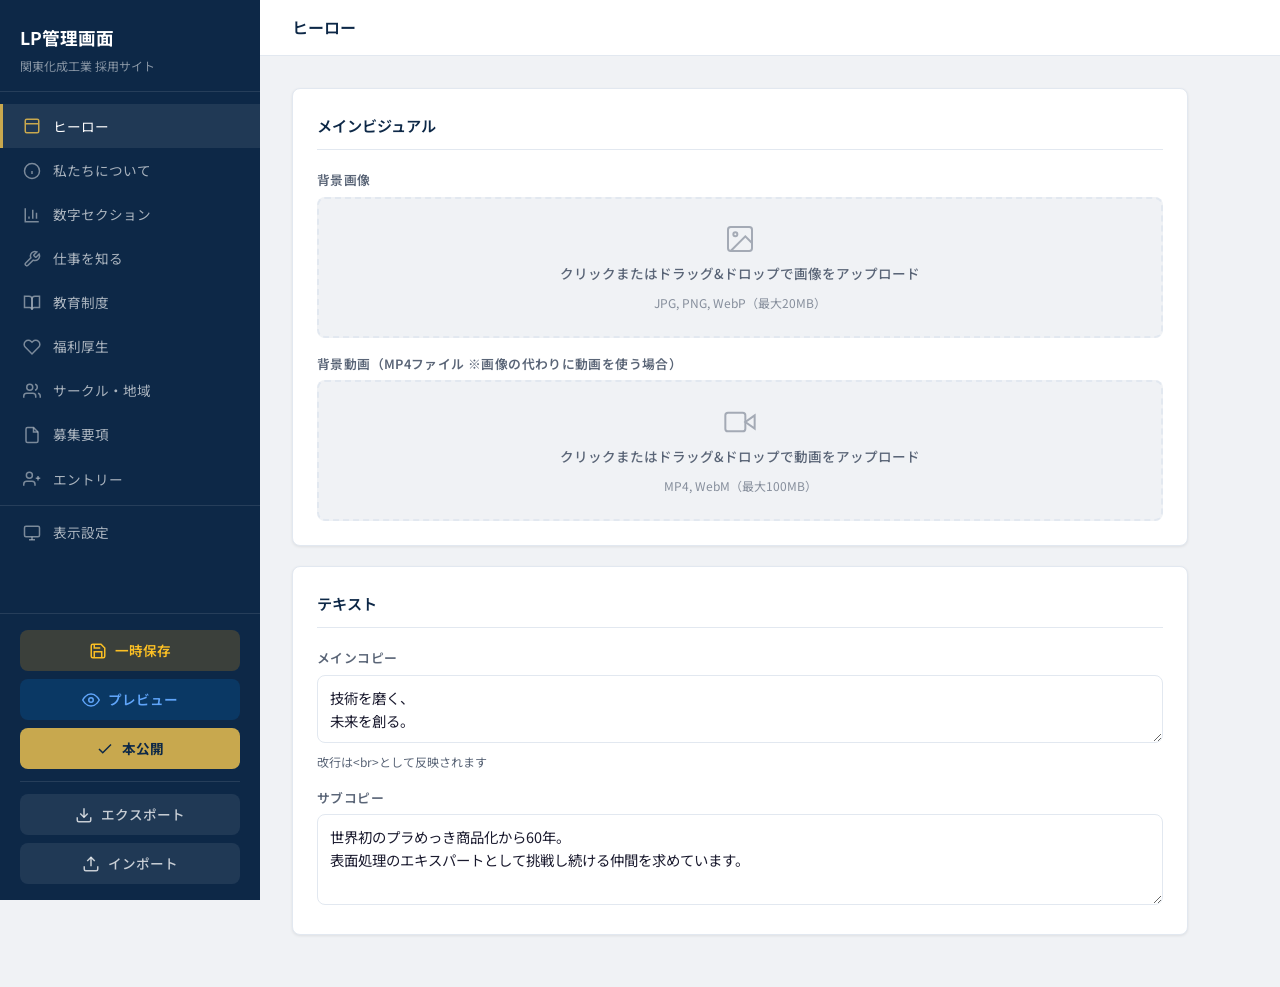
==== commit b0e908da: "feat: 仕事を知る詳細ページ用フィールドを管理画面に追加 - ヒーロー画像・サブタイトルの編集 - めっき技術・塗装蒸着・樹脂成形の各セクション（タイトル・画像・仕事内容2段落） - 既存トップペ" ====
--- a/admin.html
+++ b/admin.html
@@ -53,6 +53,11 @@
         <a href="#sec-entry" class="sidebar-link" data-section="sec-entry">
           <svg width="18" height="18" viewBox="0 0 24 24" fill="none" stroke="currentColor" stroke-width="2"><path d="M16 21v-2a4 4 0 0 0-4-4H5a4 4 0 0 0-4 4v2"/><circle cx="8.5" cy="7" r="4"/><line x1="20" y1="8" x2="20" y2="14"/><line x1="23" y1="11" x2="17" y2="11"/></svg>
           エントリー
+        </a>
+        <hr class="sidebar-divider">
+        <a href="#sec-display" class="sidebar-link" data-section="sec-display">
+          <svg width="18" height="18" viewBox="0 0 24 24" fill="none" stroke="currentColor" stroke-width="2"><rect x="2" y="3" width="20" height="14" rx="2"/><line x1="8" y1="21" x2="16" y2="21"/><line x1="12" y1="17" x2="12" y2="21"/></svg>
+          表示設定
         </a>
       </nav>
       <div class="sidebar-actions">
@@ -106,7 +111,7 @@
                 <div class="upload-zone-content">
                   <svg width="32" height="32" viewBox="0 0 24 24" fill="none" stroke="currentColor" stroke-width="1.5"><rect x="3" y="3" width="18" height="18" rx="2"/><circle cx="8.5" cy="8.5" r="1.5"/><polyline points="21 15 16 10 5 21"/></svg>
                   <p>クリックまたはドラッグ&ドロップで画像をアップロード</p>
-                  <span class="upload-zone-hint">JPG, PNG, WebP（最大5MB）</span>
+                  <span class="upload-zone-hint">JPG, PNG, WebP（最大20MB）</span>
                 </div>
                 <div class="upload-zone-preview"></div>
                 <button class="upload-zone-remove" title="削除" style="display:none;">&times;</button>
@@ -118,7 +123,7 @@
                 <div class="upload-zone-content">
                   <svg width="32" height="32" viewBox="0 0 24 24" fill="none" stroke="currentColor" stroke-width="1.5"><polygon points="23 7 16 12 23 17 23 7"/><rect x="1" y="5" width="15" height="14" rx="2"/></svg>
                   <p>クリックまたはドラッグ&ドロップで動画をアップロード</p>
-                  <span class="upload-zone-hint">MP4, WebM（最大20MB）</span>
+                  <span class="upload-zone-hint">MP4, WebM（最大100MB）</span>
                 </div>
                 <div class="upload-zone-preview"></div>
                 <button class="upload-zone-remove" title="削除" style="display:none;">&times;</button>
@@ -255,11 +260,11 @@
         <!-- ===== 仕事を知る ===== -->
         <section class="admin-section" id="sec-work" style="display:none;">
           <div class="admin-card">
-            <h3 class="admin-card-title">セクション設定</h3>
+            <h3 class="admin-card-title">セクション設定（トップページ & 詳細ページ共通）</h3>
             <div class="field"><label>サブタイトル</label><input type="text" data-field="texts.work_subtitle" value="世界をリードする表面処理技術で、あなたの可能性を広げる"></div>
           </div>
           <div class="admin-card">
-            <h3 class="admin-card-title">仕事カード 1</h3>
+            <h3 class="admin-card-title">仕事カード 1（トップページ）</h3>
             <div class="field"><label>タイトル</label><input type="text" data-field="texts.work_title_1" value="めっき技術"></div>
             <div class="field"><label>説明</label><textarea data-field="texts.work_desc_1" rows="3">プラめっき、３価クロムめっき、サテンめっき、スモークめっき、コンポジットめっき（機能めっき）など、多様なめっき技術で製品に付加価値を与えます。</textarea></div>
             <div class="field"><label>画像</label>
@@ -270,7 +275,7 @@
             </div>
           </div>
           <div class="admin-card">
-            <h3 class="admin-card-title">仕事カード 2</h3>
+            <h3 class="admin-card-title">仕事カード 2（トップページ）</h3>
             <div class="field"><label>タイトル</label><input type="text" data-field="texts.work_title_2" value="塗装・蒸着"></div>
             <div class="field"><label>説明</label><textarea data-field="texts.work_desc_2" rows="3">高品質な塗装技術と蒸着技術により、製品の外観品質と機能性を高次元で両立。自動車外装部品をはじめ幅広い分野に対応しています。</textarea></div>
             <div class="field"><label>画像</label>
@@ -281,7 +286,7 @@
             </div>
           </div>
           <div class="admin-card">
-            <h3 class="admin-card-title">仕事カード 3</h3>
+            <h3 class="admin-card-title">仕事カード 3（トップページ）</h3>
             <div class="field"><label>タイトル</label><input type="text" data-field="texts.work_title_3" value="樹脂成形"></div>
             <div class="field"><label>説明</label><textarea data-field="texts.work_desc_3" rows="3">精密な樹脂成形から表面処理、組付けまでの一貫生産体制。お客様のニーズにワンストップで応える生産力が強みです。</textarea></div>
             <div class="field"><label>画像</label>
@@ -306,35 +311,126 @@
               </div>
             </div>
           </div>
+
+          <!-- 詳細ページ: ヒーロー -->
+          <div class="admin-card admin-card--sub">
+            <h3 class="admin-card-title">📄 詳細ページ設定</h3>
+            <p class="admin-card-desc">仕事を知る詳細ページ（work.html）で表示されるコンテンツです。</p>
+            <div class="field"><label>ヒーロー画像</label>
+              <div class="upload-zone" data-upload="images.work_hero_image" data-accept="image/*">
+                <div class="upload-zone-content"><svg width="24" height="24" viewBox="0 0 24 24" fill="none" stroke="currentColor" stroke-width="1.5"><rect x="3" y="3" width="18" height="18" rx="2"/><circle cx="8.5" cy="8.5" r="1.5"/><polyline points="21 15 16 10 5 21"/></svg><p>画像をアップロード</p></div>
+                <div class="upload-zone-preview"></div><button class="upload-zone-remove" title="削除" style="display:none;">&times;</button>
+              </div>
+            </div>
+            <div class="field"><label>詳細ページサブタイトル</label><input type="text" data-field="texts.work_detail_subtitle" value="世界をリードする表面処理技術で、あなたの可能性を広げる"></div>
+          </div>
+
+          <!-- 詳細ページ: めっき技術 -->
+          <div class="admin-card admin-card--sub">
+            <h3 class="admin-card-title">01 めっき技術（詳細ページ）</h3>
+            <div class="field"><label>タイトル</label><input type="text" data-field="texts.work_detail_title_1" value="めっき技術"></div>
+            <div class="field"><label>メイン画像</label>
+              <div class="upload-zone" data-upload="images.work_detail_image_1" data-accept="image/*">
+                <div class="upload-zone-content"><svg width="24" height="24" viewBox="0 0 24 24" fill="none" stroke="currentColor" stroke-width="1.5"><rect x="3" y="3" width="18" height="18" rx="2"/><circle cx="8.5" cy="8.5" r="1.5"/><polyline points="21 15 16 10 5 21"/></svg><p>画像をアップロード</p></div>
+                <div class="upload-zone-preview"></div><button class="upload-zone-remove" title="削除" style="display:none;">&times;</button>
+              </div>
+            </div>
+            <div class="field"><label>仕事内容（段落1）</label><textarea data-field="texts.work_detail_desc_1" rows="4">プラスチック製品への装飾めっきを中心に、自動車外装部品の高品質な表面処理を行います。プラめっき、3価クロムめっき、サテンめっき、スモークめっき、コンポジットめっき（機能めっき）など多彩な技術を駆使し、製品に美しさと機能性を付与します。</textarea></div>
+            <div class="field"><label>仕事内容（段落2）</label><textarea data-field="texts.work_detail_desc_1b" rows="4">薬品の調合・管理、めっきラインの運転・監視、品質検査、工程改善まで幅広い業務に携わります。最新の分析機器を使用した品質管理や、新技術の開発にも挑戦できる環境です。</textarea></div>
+          </div>
+
+          <!-- 詳細ページ: 塗装・蒸着 -->
+          <div class="admin-card admin-card--sub">
+            <h3 class="admin-card-title">02 塗装・蒸着（詳細ページ）</h3>
+            <div class="field"><label>タイトル</label><input type="text" data-field="texts.work_detail_title_2" value="塗装・蒸着"></div>
+            <div class="field"><label>メイン画像</label>
+              <div class="upload-zone" data-upload="images.work_detail_image_2" data-accept="image/*">
+                <div class="upload-zone-content"><svg width="24" height="24" viewBox="0 0 24 24" fill="none" stroke="currentColor" stroke-width="1.5"><rect x="3" y="3" width="18" height="18" rx="2"/><circle cx="8.5" cy="8.5" r="1.5"/><polyline points="21 15 16 10 5 21"/></svg><p>画像をアップロード</p></div>
+                <div class="upload-zone-preview"></div><button class="upload-zone-remove" title="削除" style="display:none;">&times;</button>
+              </div>
+            </div>
+            <div class="field"><label>仕事内容（段落1）</label><textarea data-field="texts.work_detail_desc_2" rows="4">自動車外装部品を中心に、高品質な塗装技術と真空蒸着技術を用いた表面処理を行います。スプレー塗装、静電塗装、UV塗装など複数の塗装方式に対応し、製品の外観品質と耐久性を高次元で両立させます。</textarea></div>
+            <div class="field"><label>仕事内容（段落2）</label><textarea data-field="texts.work_detail_desc_2b" rows="4">塗料の調色・配合、塗装ロボットの操作・調整、膜厚管理、色差検査など、科学と技能を融合させた業務です。真空蒸着では金属薄膜をナノレベルで制御し、メタリックな光沢を実現します。</textarea></div>
+          </div>
+
+          <!-- 詳細ページ: 樹脂成形 -->
+          <div class="admin-card admin-card--sub">
+            <h3 class="admin-card-title">03 樹脂成形（詳細ページ）</h3>
+            <div class="field"><label>タイトル</label><input type="text" data-field="texts.work_detail_title_3" value="樹脂成形"></div>
+            <div class="field"><label>メイン画像</label>
+              <div class="upload-zone" data-upload="images.work_detail_image_3" data-accept="image/*">
+                <div class="upload-zone-content"><svg width="24" height="24" viewBox="0 0 24 24" fill="none" stroke="currentColor" stroke-width="1.5"><rect x="3" y="3" width="18" height="18" rx="2"/><circle cx="8.5" cy="8.5" r="1.5"/><polyline points="21 15 16 10 5 21"/></svg><p>画像をアップロード</p></div>
+                <div class="upload-zone-preview"></div><button class="upload-zone-remove" title="削除" style="display:none;">&times;</button>
+              </div>
+            </div>
+            <div class="field"><label>仕事内容（段落1）</label><textarea data-field="texts.work_detail_desc_3" rows="4">射出成形機を使用したプラスチック部品の成形を担当します。金型の段取り替え、成形条件の設定・最適化、製品の品質検査まで一連の工程を管理します。</textarea></div>
+            <div class="field"><label>仕事内容（段落2）</label><textarea data-field="texts.work_detail_desc_3b" rows="4">原料の選定・管理から金型メンテナンス、生産計画の立案まで幅広い業務に関わります。IoTを活用した生産管理システムの導入にも積極的に取り組んでいます。</textarea></div>
+          </div>
         </section>
 
         <!-- ===== 教育制度 ===== -->
         <section class="admin-section" id="sec-education" style="display:none;">
           <div class="admin-card">
-            <h3 class="admin-card-title">セクション設定</h3>
+            <h3 class="admin-card-title">セクション設定（トップページ & 詳細ページ共通）</h3>
             <div class="field"><label>サブタイトル</label><input type="text" data-field="texts.education_subtitle" value="「産学協同」の精神を受け継ぎ、人材育成に力を入れています"></div>
           </div>
           <div class="admin-card">
-            <h3 class="admin-card-title">教育カード 1</h3>
+            <h3 class="admin-card-title">教育カード 1（トップページ）</h3>
             <div class="field"><label>タイトル</label><input type="text" data-field="texts.edu_title_1" value="表面処理技術研修"></div>
             <div class="field"><label>説明</label><textarea data-field="texts.edu_desc_1" rows="3">最新の表面処理技術を学ぶ研修制度を整備。毎年1〜2名が受講し、専門知識とスキルを深めています。</textarea></div>
           </div>
           <div class="admin-card">
-            <h3 class="admin-card-title">教育カード 2</h3>
+            <h3 class="admin-card-title">教育カード 2（トップページ）</h3>
             <div class="field"><label>タイトル</label><input type="text" data-field="texts.edu_title_2" value="文部科学省認定プログラム"></div>
             <div class="field"><label>説明</label><textarea data-field="texts.edu_desc_2" rows="3">「職業実践力育成プログラム」に認定された集中講義を受講可能。過去5名が修了しています。</textarea></div>
           </div>
           <div class="admin-card">
-            <h3 class="admin-card-title">教育カード 3</h3>
+            <h3 class="admin-card-title">教育カード 3（トップページ）</h3>
             <div class="field"><label>タイトル</label><input type="text" data-field="texts.edu_title_3" value="OJT・メンター制度"></div>
             <div class="field"><label>説明</label><textarea data-field="texts.edu_desc_3" rows="3">先輩社員がマンツーマンで指導するOJT制度。実務を通じて着実にスキルアップできる環境です。</textarea></div>
           </div>
+          <div class="admin-card admin-card--sub">
+            <h3 class="admin-card-title">📄 詳細ページ設定</h3>
+            <p class="admin-card-desc">教育制度の詳細ページ（education.html）で表示されるコンテンツです。</p>
+            <div class="field"><label>ヒーロー画像</label>
+              <div class="upload-zone" data-upload="images.edu_hero_image" data-accept="image/*">
+                <div class="upload-zone-content"><svg width="24" height="24" viewBox="0 0 24 24" fill="none" stroke="currentColor" stroke-width="1.5"><rect x="3" y="3" width="18" height="18" rx="2"/><circle cx="8.5" cy="8.5" r="1.5"/><polyline points="21 15 16 10 5 21"/></svg><p>画像をアップロード</p></div>
+                <div class="upload-zone-preview"></div><button class="upload-zone-remove" title="削除" style="display:none;">&times;</button>
+              </div>
+            </div>
+            <div class="field"><label>教育理念</label><textarea data-field="texts.edu_philosophy" rows="4">関東化成工業は創業以来、「産学協同」の精神のもと、社員一人ひとりの成長を会社の成長と捉え、人材育成に力を入れてきました。技術の継承だけでなく、自ら考え行動できる人材の育成を目指しています。</textarea></div>
+          </div>
+          <div class="admin-card admin-card--sub">
+            <h3 class="admin-card-title">研修01: 新入社員研修</h3>
+            <div class="field"><label>タイトル</label><input type="text" data-field="texts.edu_detail_title_1" value="新入社員研修"></div>
+            <div class="field"><label>詳細説明</label><textarea data-field="texts.edu_detail_desc_1" rows="4">入社後約1ヶ月間の集中研修を実施。ビジネスマナー、安全教育、品質管理の基礎に加え、各部門のローテーション見学を通じて会社全体の業務を理解します。同期との絆も深まる大切な期間です。</textarea></div>
+          </div>
+          <div class="admin-card admin-card--sub">
+            <h3 class="admin-card-title">研修02: 表面処理技術研修</h3>
+            <div class="field"><label>タイトル</label><input type="text" data-field="texts.edu_detail_title_2" value="表面処理技術研修"></div>
+            <div class="field"><label>詳細説明</label><textarea data-field="texts.edu_detail_desc_2" rows="4">最新の表面処理技術を学ぶ専門研修制度。毎年1〜2名が外部の専門機関で受講し、めっき・塗装・蒸着の高度な知識とスキルを習得します。受講費用は全額会社負担です。</textarea></div>
+          </div>
+          <div class="admin-card admin-card--sub">
+            <h3 class="admin-card-title">研修03: 文部科学省認定プログラム</h3>
+            <div class="field"><label>タイトル</label><input type="text" data-field="texts.edu_detail_title_3" value="文部科学省認定プログラム"></div>
+            <div class="field"><label>詳細説明</label><textarea data-field="texts.edu_detail_desc_3" rows="4">「職業実践力育成プログラム（BP）」に認定された集中講義を受講可能。大学レベルの高度な専門知識を実務に活かせる形で学びます。これまでに5名が修了し、現場で活躍しています。</textarea></div>
+          </div>
+          <div class="admin-card admin-card--sub">
+            <h3 class="admin-card-title">研修04: OJT・メンター制度</h3>
+            <div class="field"><label>タイトル</label><input type="text" data-field="texts.edu_detail_title_4" value="OJT・メンター制度"></div>
+            <div class="field"><label>詳細説明</label><textarea data-field="texts.edu_detail_desc_4" rows="4">先輩社員がマンツーマンで指導するOJT制度を完備。技術面だけでなく、社会人としての悩みや相談にも乗れるメンターがつきます。実務を通じて着実にスキルアップでき、安心して成長できる環境です。</textarea></div>
+          </div>
+          <div class="admin-card admin-card--sub">
+            <h3 class="admin-card-title">研修05: 資格取得支援制度</h3>
+            <div class="field"><label>タイトル</label><input type="text" data-field="texts.edu_detail_title_5" value="資格取得支援制度"></div>
+            <div class="field"><label>詳細説明</label><textarea data-field="texts.edu_detail_desc_5" rows="4">業務に関連する資格の取得を会社が全面的にバックアップ。受験費用の補助に加え、合格時の報奨金制度もあり、社員の自己啓発を応援しています。</textarea></div>
+          </div>
         </section>
 
         <!-- ===== 福利厚生 ===== -->
         <section class="admin-section" id="sec-benefits" style="display:none;">
           <div class="admin-card">
-            <h3 class="admin-card-title">セクション設定</h3>
+            <h3 class="admin-card-title">セクション設定（トップページ & 詳細ページ共通）</h3>
             <div class="field"><label>サブタイトル</label><input type="text" data-field="texts.benefits_subtitle" value="安心して長く働ける環境を整えています"></div>
             <div class="field"><label>画像</label>
               <div class="upload-zone" data-upload="images.benefits_image" data-accept="image/*">
@@ -344,7 +440,7 @@
             </div>
           </div>
           <div class="admin-card">
-            <h3 class="admin-card-title">福利厚生項目</h3>
+            <h3 class="admin-card-title">福利厚生項目（トップページ簡易表示）</h3>
             <div class="benefit-editor">
               <div class="benefit-editor-item">
                 <div class="field"><label>項目1 タイトル</label><input type="text" data-field="texts.benefit_title_1" value="住宅補助"></div>
@@ -372,42 +468,96 @@
               </div>
             </div>
           </div>
+          <div class="admin-card admin-card--sub">
+            <h3 class="admin-card-title">📄 詳細ページ設定</h3>
+            <p class="admin-card-desc">福利厚生の詳細ページ（benefits.html）で表示されるコンテンツです。</p>
+            <div class="field"><label>ヒーロー画像</label>
+              <div class="upload-zone" data-upload="images.benefits_hero_image" data-accept="image/*">
+                <div class="upload-zone-content"><svg width="24" height="24" viewBox="0 0 24 24" fill="none" stroke="currentColor" stroke-width="1.5"><rect x="3" y="3" width="18" height="18" rx="2"/><circle cx="8.5" cy="8.5" r="1.5"/><polyline points="21 15 16 10 5 21"/></svg><p>画像をアップロード</p></div>
+                <div class="upload-zone-preview"></div><button class="upload-zone-remove" title="削除" style="display:none;">&times;</button>
+              </div>
+            </div>
+            <div class="field"><label>制度概要</label><textarea data-field="texts.benefits_philosophy" rows="4">関東化成工業では、社員が安心して仕事に集中できるよう、充実した福利厚生制度を整備しています。生活面のサポートから健康管理、余暇の充実まで、社員の暮らしを多方面から支えます。</textarea></div>
+          </div>
+          <div class="admin-card admin-card--sub">
+            <h3 class="admin-card-title">詳細ページ - 各制度の説明</h3>
+            <p class="admin-card-desc">タイトルはトップページの項目タイトルを共有します。ここでは詳細説明のみ編集できます。</p>
+            <div class="benefit-editor">
+              <div class="benefit-editor-item">
+                <div class="field"><label>住宅補助 詳細説明</label><textarea data-field="texts.benefit_detail_desc_1" rows="3">住宅手当を支給し、社員の住居費をサポート。転勤を伴う場合は社宅・借上社宅制度も利用可能です。若手社員の一人暮らしもしっかり支援します。</textarea></div>
+              </div>
+              <div class="benefit-editor-item">
+                <div class="field"><label>退職金制度 詳細説明</label><textarea data-field="texts.benefit_detail_desc_2" rows="3">退職金制度を完備。長年の貢献に対して、安心のリタイア後の生活を支える制度を整えています。</textarea></div>
+              </div>
+              <div class="benefit-editor-item">
+                <div class="field"><label>健康サポート 詳細説明</label><textarea data-field="texts.benefit_detail_desc_3" rows="3">各種社会保険完備（健康保険、厚生年金、雇用保険、労災保険）。年1回の定期健康診断に加え、ストレスチェックも実施し、心身両面の健康をサポートします。</textarea></div>
+              </div>
+              <div class="benefit-editor-item">
+                <div class="field"><label>休暇制度 詳細説明</label><textarea data-field="texts.benefit_detail_desc_4" rows="3">年次有給休暇（初年度10日、最大20日）、慶弔休暇、産前産後休暇、育児休業、介護休業など、ライフイベントに対応した休暇制度を完備しています。</textarea></div>
+              </div>
+              <div class="benefit-editor-item">
+                <div class="field"><label>サークル活動 詳細説明</label><textarea data-field="texts.benefit_detail_desc_5" rows="3">野球部をはじめとする社内サークル活動が充実。部署を超えた社員同士の交流の場として、チームワークの醸成に一役買っています。活動費の一部を会社が補助しています。</textarea></div>
+              </div>
+              <div class="benefit-editor-item">
+                <div class="field"><label>福利厚生施設 詳細説明</label><textarea data-field="texts.benefit_detail_desc_6" rows="3">グループ会社によるサービスが充実。社員食堂、保養施設の利用、各種割引サービスなど、仕事以外の生活面でも充実したサポートを受けられます。</textarea></div>
+              </div>
+            </div>
+          </div>
         </section>
 
         <!-- ===== サークル活動・地域貢献 ===== -->
         <section class="admin-section" id="sec-activities" style="display:none;">
           <div class="admin-card">
-            <h3 class="admin-card-title">セクション設定</h3>
+            <h3 class="admin-card-title">セクション設定（トップページ & 詳細ページ共通）</h3>
             <div class="field"><label>サブタイトル</label><input type="text" data-field="texts.activities_subtitle" value="仕事だけじゃない。仲間との絆を深める活動が充実しています。"></div>
           </div>
           <div class="admin-card">
-            <h3 class="admin-card-title">活動カード 1</h3>
+            <h3 class="admin-card-title">活動カード 1: 野球部</h3>
             <div class="field"><label>タイトル</label><input type="text" data-field="texts.activity_title_1" value="野球部"></div>
-            <div class="field"><label>説明</label><textarea data-field="texts.activity_desc_1" rows="3">社内野球部が活動中。チームワークを大切にし、社員同士の交流の場となっています。</textarea></div>
-            <div class="field"><label>画像</label>
+            <div class="field"><label>説明（トップページ）</label><textarea data-field="texts.activity_desc_1" rows="3">社内野球部が活動中。チームワークを大切にし、社員同士の交流の場となっています。</textarea></div>
+            <div class="field">
+              <label>画像 <span class="shared-badge">共有: トップ＋詳細ページ</span></label>
               <div class="upload-zone" data-upload="images.activity_image_1" data-accept="image/*">
                 <div class="upload-zone-content"><svg width="24" height="24" viewBox="0 0 24 24" fill="none" stroke="currentColor" stroke-width="1.5"><rect x="3" y="3" width="18" height="18" rx="2"/><circle cx="8.5" cy="8.5" r="1.5"/><polyline points="21 15 16 10 5 21"/></svg><p>画像をアップロード</p></div>
                 <div class="upload-zone-preview"></div><button class="upload-zone-remove" title="削除" style="display:none;">&times;</button>
               </div>
-            </div>
-          </div>
-          <div class="admin-card">
-            <h3 class="admin-card-title">活動カード 2</h3>
+              <span class="field-hint">この画像はトップページと詳細ページの両方で使用されます</span>
+            </div>
+            <div class="field"><label>詳細説明（詳細ページ）</label><textarea data-field="texts.activity_detail_desc_1" rows="4">社内野球部は関東化成工業の伝統あるサークル活動のひとつ。部署の垣根を越えて集まったメンバーが、週末を中心に練習・試合に取り組んでいます。地域のリーグ戦にも参加し、社外との交流も活発です。</textarea></div>
+          </div>
+          <div class="admin-card">
+            <h3 class="admin-card-title">活動カード 2: リトルシニア支援</h3>
             <div class="field"><label>タイトル</label><input type="text" data-field="texts.activity_title_2" value="リトルシニア支援"></div>
-            <div class="field"><label>説明</label><textarea data-field="texts.activity_desc_2" rows="3">日本リトルシニア中学硬式野球協会 関東連盟所属の「横須賀三浦リトルシニア」を応援。社有マイクロバスでの送迎など、地域の子どもたちの成長を支援しています。</textarea></div>
-            <div class="field"><label>画像</label>
+            <div class="field"><label>説明（トップページ）</label><textarea data-field="texts.activity_desc_2" rows="3">日本リトルシニア中学硬式野球協会 関東連盟所属の「横須賀三浦リトルシニア」を応援。社有マイクロバスでの送迎など、地域の子どもたちの成長を支援しています。</textarea></div>
+            <div class="field">
+              <label>画像 <span class="shared-badge">共有: トップ＋詳細ページ</span></label>
               <div class="upload-zone" data-upload="images.activity_image_2" data-accept="image/*">
                 <div class="upload-zone-content"><svg width="24" height="24" viewBox="0 0 24 24" fill="none" stroke="currentColor" stroke-width="1.5"><rect x="3" y="3" width="18" height="18" rx="2"/><circle cx="8.5" cy="8.5" r="1.5"/><polyline points="21 15 16 10 5 21"/></svg><p>画像をアップロード</p></div>
                 <div class="upload-zone-preview"></div><button class="upload-zone-remove" title="削除" style="display:none;">&times;</button>
               </div>
-            </div>
-          </div>
-          <div class="admin-card">
-            <h3 class="admin-card-title">活動カード 3</h3>
+              <span class="field-hint">この画像はトップページと詳細ページの両方で使用されます</span>
+            </div>
+            <div class="field"><label>詳細説明（詳細ページ）</label><textarea data-field="texts.activity_detail_desc_2" rows="4">日本リトルシニア中学硬式野球協会 関東連盟所属の「横須賀三浦リトルシニア」を応援しています。社有マイクロバスでの遠征送迎や、練習環境の整備など、地域の子どもたちの成長を多面的に支援しています。野球を通じた青少年育成に貢献することは、私たちの誇りです。</textarea></div>
+          </div>
+          <div class="admin-card">
+            <h3 class="admin-card-title">活動カード 3: 地域イベント</h3>
             <div class="field"><label>タイトル</label><input type="text" data-field="texts.activity_title_3" value="地域イベント"></div>
-            <div class="field"><label>説明</label><textarea data-field="texts.activity_desc_3" rows="3">国際フロンティアメッセ（みなと元気めっせ）に出展し「ベスト展示賞/特別賞」を受賞。地域社会への貢献にも積極的に取り組んでいます。</textarea></div>
-            <div class="field"><label>画像</label>
+            <div class="field"><label>説明（トップページ）</label><textarea data-field="texts.activity_desc_3" rows="3">国際フロンティアメッセ（みなと元気めっせ）に出展し「ベスト展示賞/特別賞」を受賞。地域社会への貢献にも積極的に取り組んでいます。</textarea></div>
+            <div class="field">
+              <label>画像 <span class="shared-badge">共有: トップ＋詳細ページ</span></label>
               <div class="upload-zone" data-upload="images.activity_image_3" data-accept="image/*">
+                <div class="upload-zone-content"><svg width="24" height="24" viewBox="0 0 24 24" fill="none" stroke="currentColor" stroke-width="1.5"><rect x="3" y="3" width="18" height="18" rx="2"/><circle cx="8.5" cy="8.5" r="1.5"/><polyline points="21 15 16 10 5 21"/></svg><p>画像をアップロード</p></div>
+                <div class="upload-zone-preview"></div><button class="upload-zone-remove" title="削除" style="display:none;">&times;</button>
+              </div>
+              <span class="field-hint">この画像はトップページと詳細ページの両方で使用されます</span>
+            </div>
+            <div class="field"><label>詳細説明（詳細ページ）</label><textarea data-field="texts.activity_detail_desc_3" rows="4">国際フロンティアメッセ（みなと元気めっせ）に出展し「ベスト展示賞／特別賞」を受賞。横須賀市を拠点とする企業として、地域の産業振興イベントに積極的に参加しています。表面処理技術の魅力を広く伝える活動を通じて、業界全体の発展にも貢献しています。</textarea></div>
+          </div>
+          <div class="admin-card admin-card--sub">
+            <h3 class="admin-card-title">📄 詳細ページ設定</h3>
+            <p class="admin-card-desc">活動紹介の詳細ページ（activities.html）固有のコンテンツです。</p>
+            <div class="field"><label>ヒーロー画像</label>
+              <div class="upload-zone" data-upload="images.activities_hero_image" data-accept="image/*">
                 <div class="upload-zone-content"><svg width="24" height="24" viewBox="0 0 24 24" fill="none" stroke="currentColor" stroke-width="1.5"><rect x="3" y="3" width="18" height="18" rx="2"/><circle cx="8.5" cy="8.5" r="1.5"/><polyline points="21 15 16 10 5 21"/></svg><p>画像をアップロード</p></div>
                 <div class="upload-zone-preview"></div><button class="upload-zone-remove" title="削除" style="display:none;">&times;</button>
               </div>
@@ -418,7 +568,7 @@
         <!-- ===== 募集要項 ===== -->
         <section class="admin-section" id="sec-requirements" style="display:none;">
           <div class="admin-card">
-            <h3 class="admin-card-title">募集要項</h3>
+            <h3 class="admin-card-title">募集要項（トップページ & 詳細ページ共通）</h3>
             <div class="field"><label>採用区分</label><input type="text" data-field="texts.req_type" value="新卒採用（2027年卒）"></div>
             <div class="field"><label>募集職種</label><textarea data-field="texts.req_positions" rows="2">技術職（生産技術・品質管理・研究開発）、事務職（総務・経理・営業）</textarea></div>
             <div class="field"><label>応募資格</label><textarea data-field="texts.req_qualifications" rows="2">2027年3月に大学・大学院・短大・専門学校・高等専門学校を卒業見込みの方</textarea></div>
@@ -427,11 +577,31 @@
             <div class="field"><label>選考フロー</label><input type="text" data-field="texts.req_flow" value="マイナビよりエントリー → 会社説明会 → 書類選考 → 面接（複数回） → 内定"></div>
           </div>
           <div class="admin-card">
-            <h3 class="admin-card-title">イベント</h3>
+            <h3 class="admin-card-title">イベント（トップページ & 詳細ページ共通）</h3>
             <div class="field"><label>イベント1 タイトル</label><input type="text" data-field="texts.event_title_1" value="1DAY職場体験"></div>
             <div class="field"><label>イベント1 説明</label><textarea data-field="texts.event_desc_1" rows="2">実際の製造現場を体験できるプログラムです。表面処理技術の世界を肌で感じてみませんか？</textarea></div>
             <div class="field"><label>イベント2 タイトル</label><input type="text" data-field="texts.event_title_2" value="Webセミナー"></div>
             <div class="field"><label>イベント2 説明</label><textarea data-field="texts.event_desc_2" rows="2">オンラインで参加可能な会社説明会。関東化成工業の魅力を詳しくご紹介します。</textarea></div>
+          </div>
+          <div class="admin-card admin-card--sub">
+            <h3 class="admin-card-title">📄 詳細ページ設定</h3>
+            <p class="admin-card-desc">募集要項の詳細ページ（requirements.html）で表示される追加コンテンツです。</p>
+            <div class="field"><label>ヒーロー画像</label>
+              <div class="upload-zone" data-upload="images.req_hero_image" data-accept="image/*">
+                <div class="upload-zone-content"><svg width="24" height="24" viewBox="0 0 24 24" fill="none" stroke="currentColor" stroke-width="1.5"><rect x="3" y="3" width="18" height="18" rx="2"/><circle cx="8.5" cy="8.5" r="1.5"/><polyline points="21 15 16 10 5 21"/></svg><p>画像をアップロード</p></div>
+                <div class="upload-zone-preview"></div><button class="upload-zone-remove" title="削除" style="display:none;">&times;</button>
+              </div>
+            </div>
+          </div>
+          <div class="admin-card admin-card--sub">
+            <h3 class="admin-card-title">待遇・条件（詳細ページ）</h3>
+            <div class="field"><label>給与</label><input type="text" data-field="texts.req_salary" value="当社規定による（詳細はマイナビをご確認ください）"></div>
+            <div class="field"><label>賞与</label><input type="text" data-field="texts.req_bonus" value="年2回（7月・12月）"></div>
+            <div class="field"><label>昇給</label><input type="text" data-field="texts.req_raise" value="年1回（4月）"></div>
+            <div class="field"><label>勤務時間</label><input type="text" data-field="texts.req_hours" value="8:00〜17:00（実働8時間）"></div>
+            <div class="field"><label>休日・休暇</label><input type="text" data-field="texts.req_holidays" value="完全週休2日制（土日）、祝日、年末年始、GW、夏季休暇、有給休暇、慶弔休暇"></div>
+            <div class="field"><label>保険</label><input type="text" data-field="texts.req_insurance" value="各種社会保険完備（健康保険、厚生年金、雇用保険、労災保険）"></div>
+            <div class="field"><label>福利厚生</label><input type="text" data-field="texts.req_welfare" value="住宅手当、退職金制度、社員食堂、資格取得支援制度、サークル活動補助"></div>
           </div>
         </section>
 
@@ -443,6 +613,114 @@
             <div class="field"><label>エントリーリンクURL</label><input type="url" data-field="entryLink" value="https://job.mynavi.jp/26/pc/search/corp50547/outline.html"></div>
             <div class="field"><label>担当部署</label><input type="text" data-field="texts.entry_department" value="関東化成工業株式会社 経営管理本部 総務部 総務人事課"></div>
             <div class="field"><label>電話番号</label><input type="text" data-field="texts.entry_tel" value="046-835-4600"></div>
+          </div>
+        </section>
+        <!-- ===== 表示設定 ===== -->
+        <section class="admin-section" id="sec-display" style="display:none;">
+          <div class="admin-card">
+            <h3 class="admin-card-title">メディア表示設定</h3>
+            <p class="admin-card-desc">メインページ上の画像・動画の表示/非表示を切り替えます。OFFにするとそのメディアはページ上に表示されません。</p>
+
+            <div class="toggle-group">
+              <h4 class="toggle-group-title">ヒーローセクション</h4>
+              <div class="toggle-item">
+                <label class="toggle-label">
+                  <span>背景画像</span>
+                  <div class="toggle-switch">
+                    <input type="checkbox" data-field="visibility.hero_image" checked>
+                    <span class="toggle-slider"></span>
+                  </div>
+                </label>
+              </div>
+              <div class="toggle-item">
+                <label class="toggle-label">
+                  <span>背景動画（アップロード済みの場合）</span>
+                  <div class="toggle-switch">
+                    <input type="checkbox" data-field="visibility.hero_video" checked>
+                    <span class="toggle-slider"></span>
+                  </div>
+                </label>
+              </div>
+            </div>
+
+            <div class="toggle-group">
+              <h4 class="toggle-group-title">私たちについて</h4>
+              <div class="toggle-item">
+                <label class="toggle-label">
+                  <span>画像1</span>
+                  <div class="toggle-switch">
+                    <input type="checkbox" data-field="visibility.about_image_1" checked>
+                    <span class="toggle-slider"></span>
+                  </div>
+                </label>
+              </div>
+              <div class="toggle-item">
+                <label class="toggle-label">
+                  <span>画像2</span>
+                  <div class="toggle-switch">
+                    <input type="checkbox" data-field="visibility.about_image_2" checked>
+                    <span class="toggle-slider"></span>
+                  </div>
+                </label>
+              </div>
+              <div class="toggle-item">
+                <label class="toggle-label">
+                  <span>会社紹介動画</span>
+                  <div class="toggle-switch">
+                    <input type="checkbox" data-field="visibility.about_video" checked>
+                    <span class="toggle-slider"></span>
+                  </div>
+                </label>
+              </div>
+            </div>
+
+            <div class="toggle-group">
+              <h4 class="toggle-group-title">仕事を知る</h4>
+              <div class="toggle-item">
+                <label class="toggle-label">
+                  <span>仕事カード画像（3枚）</span>
+                  <div class="toggle-switch">
+                    <input type="checkbox" data-field="visibility.work_images" checked>
+                    <span class="toggle-slider"></span>
+                  </div>
+                </label>
+              </div>
+              <div class="toggle-item">
+                <label class="toggle-label">
+                  <span>仕事紹介動画</span>
+                  <div class="toggle-switch">
+                    <input type="checkbox" data-field="visibility.work_video" checked>
+                    <span class="toggle-slider"></span>
+                  </div>
+                </label>
+              </div>
+            </div>
+
+            <div class="toggle-group">
+              <h4 class="toggle-group-title">福利厚生</h4>
+              <div class="toggle-item">
+                <label class="toggle-label">
+                  <span>福利厚生イメージ画像</span>
+                  <div class="toggle-switch">
+                    <input type="checkbox" data-field="visibility.benefits_image" checked>
+                    <span class="toggle-slider"></span>
+                  </div>
+                </label>
+              </div>
+            </div>
+
+            <div class="toggle-group">
+              <h4 class="toggle-group-title">サークル活動・地域貢献</h4>
+              <div class="toggle-item">
+                <label class="toggle-label">
+                  <span>活動カード画像（3枚）</span>
+                  <div class="toggle-switch">
+                    <input type="checkbox" data-field="visibility.activity_images" checked>
+                    <span class="toggle-slider"></span>
+                  </div>
+                </label>
+              </div>
+            </div>
           </div>
         </section>
       </div>
@@ -464,6 +742,7 @@
   <!-- トースト -->
   <div class="toast" id="toast">保存しました</div>
 
+  <script src="storage.js"></script>
   <script src="admin.js"></script>
 </body>
 </html>
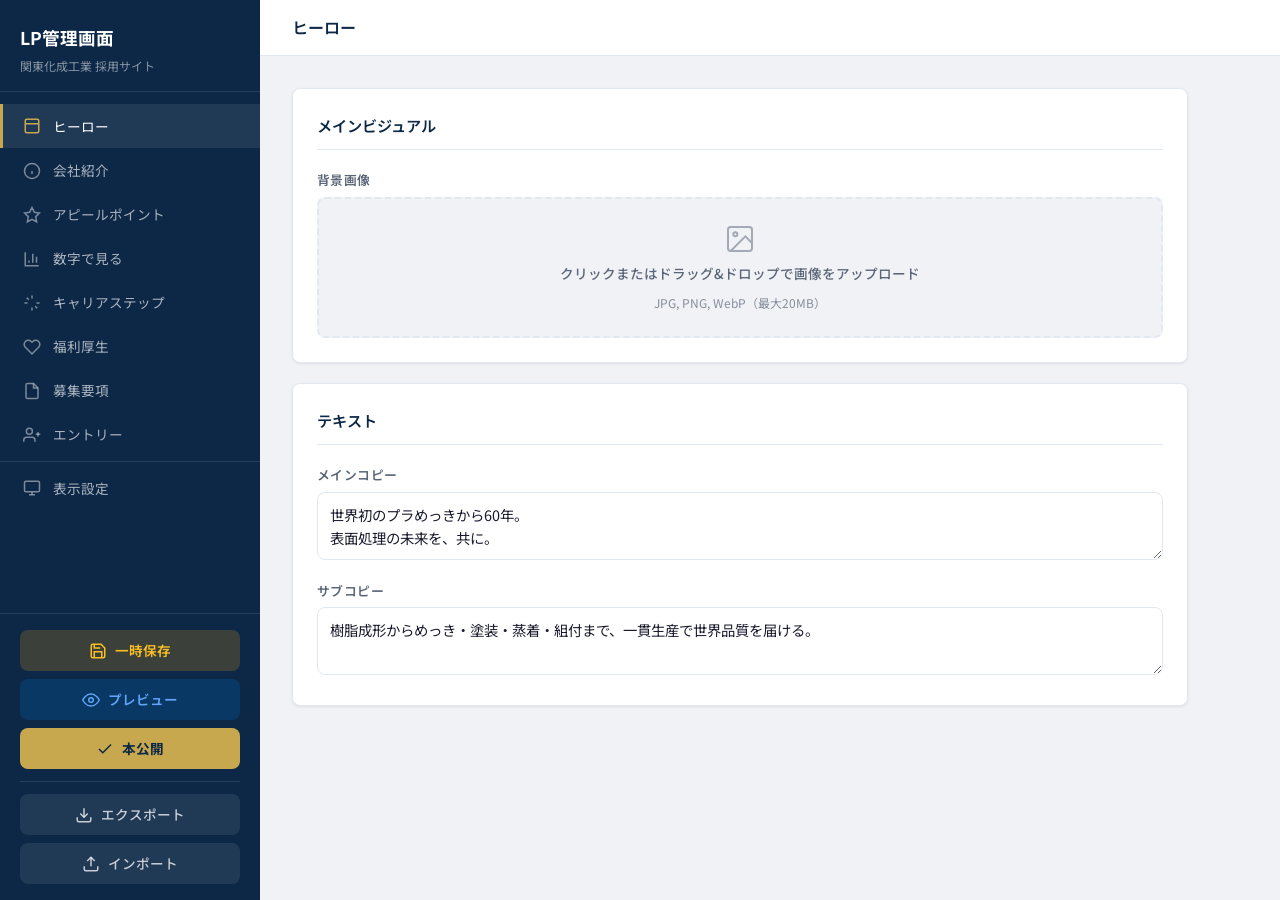
==== commit a69679fb: "Redesign LP with 9-section image-heavy structure (Yamadenki-style) - Expanded from 6 to 9 sections: " ====
--- a/admin.html
+++ b/admin.html
@@ -11,7 +11,6 @@
 </head>
 <body>
   <div class="admin-layout">
-    <!-- サイドバー -->
     <aside class="sidebar" id="sidebar">
       <div class="sidebar-header">
         <h1 class="sidebar-logo">LP管理画面</h1>
@@ -24,27 +23,23 @@
         </a>
         <a href="#sec-about" class="sidebar-link" data-section="sec-about">
           <svg width="18" height="18" viewBox="0 0 24 24" fill="none" stroke="currentColor" stroke-width="2"><circle cx="12" cy="12" r="10"/><path d="M12 16v-4"/><path d="M12 8h.01"/></svg>
-          私たちについて
-        </a>
-        <a href="#sec-stats" class="sidebar-link" data-section="sec-stats">
+          会社紹介
+        </a>
+        <a href="#sec-appeal" class="sidebar-link" data-section="sec-appeal">
+          <svg width="18" height="18" viewBox="0 0 24 24" fill="none" stroke="currentColor" stroke-width="2"><polygon points="12 2 15.09 8.26 22 9.27 17 14.14 18.18 21.02 12 17.77 5.82 21.02 7 14.14 2 9.27 8.91 8.26 12 2"/></svg>
+          アピールポイント
+        </a>
+        <a href="#sec-numbers" class="sidebar-link" data-section="sec-numbers">
           <svg width="18" height="18" viewBox="0 0 24 24" fill="none" stroke="currentColor" stroke-width="2"><path d="M3 3v18h18"/><path d="M18 17V9"/><path d="M13 17V5"/><path d="M8 17v-3"/></svg>
-          数字セクション
-        </a>
-        <a href="#sec-work" class="sidebar-link" data-section="sec-work">
-          <svg width="18" height="18" viewBox="0 0 24 24" fill="none" stroke="currentColor" stroke-width="2"><path d="M14.7 6.3a1 1 0 0 0 0 1.4l1.6 1.6a1 1 0 0 0 1.4 0l3.77-3.77a6 6 0 0 1-7.94 7.94l-6.91 6.91a2.12 2.12 0 0 1-3-3l6.91-6.91a6 6 0 0 1 7.94-7.94l-3.76 3.76z"/></svg>
-          仕事を知る
-        </a>
-        <a href="#sec-education" class="sidebar-link" data-section="sec-education">
-          <svg width="18" height="18" viewBox="0 0 24 24" fill="none" stroke="currentColor" stroke-width="2"><path d="M2 3h6a4 4 0 0 1 4 4v14a3 3 0 0 0-3-3H2z"/><path d="M22 3h-6a4 4 0 0 0-4 4v14a3 3 0 0 1 3-3h7z"/></svg>
-          教育制度
+          数字で見る
+        </a>
+        <a href="#sec-career" class="sidebar-link" data-section="sec-career">
+          <svg width="18" height="18" viewBox="0 0 24 24" fill="none" stroke="currentColor" stroke-width="2"><path d="M12 2v4M12 18v4M4.93 4.93l2.83 2.83M16.24 16.24l2.83 2.83M2 12h4M18 12h4"/></svg>
+          キャリアステップ
         </a>
         <a href="#sec-benefits" class="sidebar-link" data-section="sec-benefits">
           <svg width="18" height="18" viewBox="0 0 24 24" fill="none" stroke="currentColor" stroke-width="2"><path d="M20.84 4.61a5.5 5.5 0 0 0-7.78 0L12 5.67l-1.06-1.06a5.5 5.5 0 0 0-7.78 7.78l1.06 1.06L12 21.23l7.78-7.78 1.06-1.06a5.5 5.5 0 0 0 0-7.78z"/></svg>
           福利厚生
-        </a>
-        <a href="#sec-activities" class="sidebar-link" data-section="sec-activities">
-          <svg width="18" height="18" viewBox="0 0 24 24" fill="none" stroke="currentColor" stroke-width="2"><path d="M17 21v-2a4 4 0 0 0-4-4H5a4 4 0 0 0-4 4v2"/><circle cx="9" cy="7" r="4"/><path d="M23 21v-2a4 4 0 0 0-3-3.87"/><path d="M16 3.13a4 4 0 0 1 0 7.75"/></svg>
-          サークル・地域
         </a>
         <a href="#sec-requirements" class="sidebar-link" data-section="sec-requirements">
           <svg width="18" height="18" viewBox="0 0 24 24" fill="none" stroke="currentColor" stroke-width="2"><path d="M14 2H6a2 2 0 0 0-2 2v16a2 2 0 0 0 2 2h12a2 2 0 0 0 2-2V8z"/><polyline points="14 2 14 8 20 8"/></svg>
@@ -86,12 +81,9 @@
       </div>
     </aside>
 
-    <!-- メインコンテンツ -->
     <main class="admin-main">
       <div class="admin-topbar">
-        <button class="topbar-menu" id="topbar-menu">
-          <span></span><span></span><span></span>
-        </button>
+        <button class="topbar-menu" id="topbar-menu"><span></span><span></span><span></span></button>
         <h2 class="topbar-title" id="topbar-title">ヒーロー</h2>
         <div class="topbar-badges">
           <span class="badge badge--draft" id="badge-draft" style="display:none;">下書きあり</span>
@@ -101,7 +93,7 @@
       </div>
 
       <div class="admin-content" id="admin-content">
-        <!-- ===== ヒーロー ===== -->
+        <!-- ① ヒーロー -->
         <section class="admin-section" id="sec-hero">
           <div class="admin-card">
             <h3 class="admin-card-title">メインビジュアル</h3>
@@ -117,106 +109,54 @@
                 <button class="upload-zone-remove" title="削除" style="display:none;">&times;</button>
               </div>
             </div>
-            <div class="field">
-              <label>背景動画（mp4ファイル ※画像の代わりに動画を使う場合）</label>
-              <div class="upload-zone" data-upload="heroVideo" data-accept="video/mp4,video/webm">
-                <div class="upload-zone-content">
-                  <svg width="32" height="32" viewBox="0 0 24 24" fill="none" stroke="currentColor" stroke-width="1.5"><polygon points="23 7 16 12 23 17 23 7"/><rect x="1" y="5" width="15" height="14" rx="2"/></svg>
-                  <p>クリックまたはドラッグ&ドロップで動画をアップロード</p>
-                  <span class="upload-zone-hint">MP4, WebM（最大100MB）</span>
-                </div>
-                <div class="upload-zone-preview"></div>
-                <button class="upload-zone-remove" title="削除" style="display:none;">&times;</button>
-              </div>
-            </div>
           </div>
           <div class="admin-card">
             <h3 class="admin-card-title">テキスト</h3>
             <div class="field">
               <label>メインコピー</label>
-              <textarea data-field="texts.hero_title" rows="2">技術を磨く、
-未来を創る。</textarea>
-              <span class="field-hint">改行は&lt;br&gt;として反映されます</span>
+              <textarea data-field="texts.hero_title" rows="2">世界初のプラめっきから60年。
+表面処理の未来を、共に。</textarea>
             </div>
             <div class="field">
               <label>サブコピー</label>
-              <textarea data-field="texts.hero_subtitle" rows="3">世界初のプラめっき商品化から60年。
-表面処理のエキスパートとして挑戦し続ける仲間を求めています。</textarea>
-            </div>
-          </div>
-        </section>
-
-        <!-- ===== 私たちについて ===== -->
+              <textarea data-field="texts.hero_subtitle" rows="2">樹脂成形からめっき・塗装・蒸着・組付まで、一貫生産で世界品質を届ける。</textarea>
+            </div>
+          </div>
+        </section>
+
+        <!-- ② 会社紹介 -->
         <section class="admin-section" id="sec-about" style="display:none;">
           <div class="admin-card">
-            <h3 class="admin-card-title">CI・説明文</h3>
+            <h3 class="admin-card-title">見出し・説明文</h3>
+            <div class="field"><label>セクションタイトル</label><input type="text" data-field="texts.about_title" value="世界初のプラめっきで、未来をつくる"></div>
+            <div class="field"><label>CI（企業理念）</label><input type="text" data-field="texts.about_ci" value="「人になれ、奉仕せよ」"></div>
+            <div class="field"><label>会社紹介文</label><textarea data-field="texts.about_desc" rows="6">関東化成工業は、1963年に世界で初めてプラめっきを商品化して以来、３価クロムめっき、サテンめっき、スモークめっきなどの独自技術を開発し、表面処理業界のトップランナーとして国内外から厚い信頼を得ています。
+
+「産学協同」を礎に、樹脂成形から各種表面処理加工（めっき・塗装・蒸着）、組付まで一貫生産体制を確立。自動車外装用製品をはじめ、さまざまな分野でその技術力を発揮しています。</textarea></div>
+          </div>
+          <div class="admin-card">
+            <h3 class="admin-card-title">メイン画像</h3>
             <div class="field">
-              <label>CI（企業理念）</label>
-              <input type="text" data-field="texts.about_ci" value="「人になれ、奉仕せよ」">
-            </div>
-            <div class="field">
-              <label>会社紹介文</label>
-              <textarea data-field="texts.about_desc" rows="6">関東化成工業は、1963年に世界で初めてプラめっきを商品化して以来、３価クロムめっき、サテンめっき、スモークめっきなどの独自技術を開発し、表面処理業界のトップランナーとして国内外から厚い信頼を得ています。
-
-「産学協同」を礎に、樹脂成形から各種表面処理加工（めっき・塗装・蒸着）、組付まで一貫生産体制を確立。自動車外装用製品をはじめ、さまざまな分野でその技術力を発揮しています。</textarea>
-            </div>
-          </div>
-          <div class="admin-card">
-            <h3 class="admin-card-title">画像</h3>
-            <div class="field-row">
-              <div class="field">
-                <label>画像1</label>
-                <div class="upload-zone" data-upload="images.about_image_1" data-accept="image/*">
-                  <div class="upload-zone-content">
-                    <svg width="24" height="24" viewBox="0 0 24 24" fill="none" stroke="currentColor" stroke-width="1.5"><rect x="3" y="3" width="18" height="18" rx="2"/><circle cx="8.5" cy="8.5" r="1.5"/><polyline points="21 15 16 10 5 21"/></svg>
-                    <p>画像をアップロード</p>
-                  </div>
-                  <div class="upload-zone-preview"></div>
-                  <button class="upload-zone-remove" title="削除" style="display:none;">&times;</button>
-                </div>
-                <div class="field"><label>キャプション1</label><input type="text" data-field="texts.about_caption_1" value="本社工場外観"></div>
-              </div>
-              <div class="field">
-                <label>画像2</label>
-                <div class="upload-zone" data-upload="images.about_image_2" data-accept="image/*">
-                  <div class="upload-zone-content">
-                    <svg width="24" height="24" viewBox="0 0 24 24" fill="none" stroke="currentColor" stroke-width="1.5"><rect x="3" y="3" width="18" height="18" rx="2"/><circle cx="8.5" cy="8.5" r="1.5"/><polyline points="21 15 16 10 5 21"/></svg>
-                    <p>画像をアップロード</p>
-                  </div>
-                  <div class="upload-zone-preview"></div>
-                  <button class="upload-zone-remove" title="削除" style="display:none;">&times;</button>
-                </div>
-                <div class="field"><label>キャプション2</label><input type="text" data-field="texts.about_caption_2" value="製造現場の様子"></div>
+              <label>社屋・集合写真など</label>
+              <div class="upload-zone" data-upload="images.about_image_1" data-accept="image/*">
+                <div class="upload-zone-content"><svg width="24" height="24" viewBox="0 0 24 24" fill="none" stroke="currentColor" stroke-width="1.5"><rect x="3" y="3" width="18" height="18" rx="2"/><circle cx="8.5" cy="8.5" r="1.5"/><polyline points="21 15 16 10 5 21"/></svg><p>画像をアップロード</p></div>
+                <div class="upload-zone-preview"></div><button class="upload-zone-remove" title="削除" style="display:none;">&times;</button>
               </div>
             </div>
           </div>
           <div class="admin-card">
             <h3 class="admin-card-title">会社紹介動画</h3>
             <div class="field">
-              <label>動画ファイルをアップロード、またはYouTube/Vimeo URLを入力</label>
-              <div class="upload-zone" data-upload="videos.about_video" data-accept="video/mp4,video/webm">
-                <div class="upload-zone-content">
-                  <svg width="24" height="24" viewBox="0 0 24 24" fill="none" stroke="currentColor" stroke-width="1.5"><polygon points="23 7 16 12 23 17 23 7"/><rect x="1" y="5" width="15" height="14" rx="2"/></svg>
-                  <p>動画をアップロード</p>
-                </div>
-                <div class="upload-zone-preview"></div>
-                <button class="upload-zone-remove" title="削除" style="display:none;">&times;</button>
-              </div>
-              <div class="field" style="margin-top: 0.75rem;">
-                <label>または YouTube / Vimeo URL</label>
-                <input type="url" data-field="videos.about_video" placeholder="https://www.youtube.com/watch?v=xxxxx">
-                <span class="field-hint">URLを入力すると埋め込みプレーヤーが表示されます</span>
-                <div class="field-video-preview" data-video-preview="videos.about_video"></div>
-              </div>
-            </div>
-          </div>
-          <div class="admin-card">
-            <h3 class="admin-card-title">会社概要</h3>
+              <label>YouTube / Vimeo URL</label>
+              <input type="url" data-field="videos.about_video" placeholder="https://www.youtube.com/watch?v=xxxxx">
+              <span class="field-hint">URLを入力すると埋め込みプレーヤーが表示されます</span>
+            </div>
+          </div>
+          <div class="admin-card">
+            <h3 class="admin-card-title">会社概要テーブル</h3>
             <div class="field"><label>会社名</label><input type="text" data-field="texts.company_name" value="関東化成工業株式会社（KANTO KASEI CO., LTD.）"></div>
             <div class="field"><label>設立</label><input type="text" data-field="texts.company_founded" value="1969年（昭和44年） ※1946年 旧制関東学院工業専門学校実習工場として創業"></div>
             <div class="field"><label>本社所在地</label><input type="text" data-field="texts.company_address" value="〒239-0806 神奈川県横須賀市池田町4-4-1"></div>
-            <div class="field"><label>TEL</label><input type="text" data-field="texts.company_tel" value="046-835-4600"></div>
-            <div class="field"><label>資本金</label><input type="text" data-field="texts.company_capital" value="2億円"></div>
             <div class="field"><label>従業員数</label><input type="text" data-field="texts.company_employees" value="406名"></div>
             <div class="field"><label>事業内容</label><textarea data-field="texts.company_business" rows="2">樹脂成形、各種表面処理加工（めっき・塗装・蒸着）、組付の一貫生産</textarea></div>
             <div class="field"><label>主要取引先</label><textarea data-field="texts.company_clients" rows="2">トヨタ自動車、トヨタ自動車東日本、トヨタ車体、日野自動車、豊田自動織機、ダイハツ工業、日産自動車、スズキ、ファナック 他</textarea></div>
@@ -224,10 +164,62 @@
           </div>
         </section>
 
-        <!-- ===== 数字セクション ===== -->
-        <section class="admin-section" id="sec-stats" style="display:none;">
-          <div class="admin-card">
-            <h3 class="admin-card-title">数字で見る関東化成</h3>
+        <!-- ③ アピールポイント -->
+        <section class="admin-section" id="sec-appeal" style="display:none;">
+          <div class="admin-card">
+            <h3 class="admin-card-title">セクション設定</h3>
+            <div class="field"><label>セクションタイトル</label><input type="text" data-field="texts.appeal_title" value="関東化成が選ばれる理由"></div>
+          </div>
+          <div class="admin-card">
+            <h3 class="admin-card-title">アピールカード 1</h3>
+            <div class="field"><label>タイトル</label><input type="text" data-field="texts.appeal_title_1" value="一貫生産体制"></div>
+            <div class="field"><label>説明</label><textarea data-field="texts.appeal_desc_1" rows="3">樹脂成形からめっき・塗装・蒸着・組付まで、すべてを自社で完結。高品質なモノづくりを実現しています。</textarea></div>
+            <div class="field"><label>画像</label>
+              <div class="upload-zone" data-upload="images.appeal_image_1" data-accept="image/*">
+                <div class="upload-zone-content"><svg width="24" height="24" viewBox="0 0 24 24" fill="none" stroke="currentColor" stroke-width="1.5"><rect x="3" y="3" width="18" height="18" rx="2"/><circle cx="8.5" cy="8.5" r="1.5"/><polyline points="21 15 16 10 5 21"/></svg><p>画像をアップロード</p></div>
+                <div class="upload-zone-preview"></div><button class="upload-zone-remove" title="削除" style="display:none;">&times;</button>
+              </div>
+            </div>
+          </div>
+          <div class="admin-card">
+            <h3 class="admin-card-title">アピールカード 2</h3>
+            <div class="field"><label>タイトル</label><input type="text" data-field="texts.appeal_title_2" value="世界初の技術力"></div>
+            <div class="field"><label>説明</label><textarea data-field="texts.appeal_desc_2" rows="3">プラめっきの商品化をはじめ、3価クロムめっきやサテンめっきなど、業界をリードする独自技術を保有しています。</textarea></div>
+            <div class="field"><label>画像</label>
+              <div class="upload-zone" data-upload="images.appeal_image_2" data-accept="image/*">
+                <div class="upload-zone-content"><svg width="24" height="24" viewBox="0 0 24 24" fill="none" stroke="currentColor" stroke-width="1.5"><rect x="3" y="3" width="18" height="18" rx="2"/><circle cx="8.5" cy="8.5" r="1.5"/><polyline points="21 15 16 10 5 21"/></svg><p>画像をアップロード</p></div>
+                <div class="upload-zone-preview"></div><button class="upload-zone-remove" title="削除" style="display:none;">&times;</button>
+              </div>
+            </div>
+          </div>
+          <div class="admin-card">
+            <h3 class="admin-card-title">アピールカード 3</h3>
+            <div class="field"><label>タイトル</label><input type="text" data-field="texts.appeal_title_3" value="グローバル展開"></div>
+            <div class="field"><label>説明</label><textarea data-field="texts.appeal_desc_3" rows="3">国内3拠点に加え、インドネシアに合弁工場を展開。トヨタをはじめとする700社以上との取引実績があります。</textarea></div>
+            <div class="field"><label>画像</label>
+              <div class="upload-zone" data-upload="images.appeal_image_3" data-accept="image/*">
+                <div class="upload-zone-content"><svg width="24" height="24" viewBox="0 0 24 24" fill="none" stroke="currentColor" stroke-width="1.5"><rect x="3" y="3" width="18" height="18" rx="2"/><circle cx="8.5" cy="8.5" r="1.5"/><polyline points="21 15 16 10 5 21"/></svg><p>画像をアップロード</p></div>
+                <div class="upload-zone-preview"></div><button class="upload-zone-remove" title="削除" style="display:none;">&times;</button>
+              </div>
+            </div>
+          </div>
+          <div class="admin-card">
+            <h3 class="admin-card-title">アピールカード 4</h3>
+            <div class="field"><label>タイトル</label><input type="text" data-field="texts.appeal_title_4" value="充実の研修制度"></div>
+            <div class="field"><label>説明</label><textarea data-field="texts.appeal_desc_4" rows="3">産学協同の理念のもと、入社後の研修から技術習得まで、一人ひとりの成長を支援する体制が整っています。</textarea></div>
+            <div class="field"><label>画像</label>
+              <div class="upload-zone" data-upload="images.appeal_image_4" data-accept="image/*">
+                <div class="upload-zone-content"><svg width="24" height="24" viewBox="0 0 24 24" fill="none" stroke="currentColor" stroke-width="1.5"><rect x="3" y="3" width="18" height="18" rx="2"/><circle cx="8.5" cy="8.5" r="1.5"/><polyline points="21 15 16 10 5 21"/></svg><p>画像をアップロード</p></div>
+                <div class="upload-zone-preview"></div><button class="upload-zone-remove" title="削除" style="display:none;">&times;</button>
+              </div>
+            </div>
+          </div>
+        </section>
+
+        <!-- ④ 数字で見る -->
+        <section class="admin-section" id="sec-numbers" style="display:none;">
+          <div class="admin-card">
+            <h3 class="admin-card-title">数字（4項目）</h3>
             <div class="stat-editor">
               <div class="stat-editor-item">
                 <h4>数字 1</h4>
@@ -237,8 +229,8 @@
               </div>
               <div class="stat-editor-item">
                 <h4>数字 2</h4>
-                <div class="field"><label>数値</label><input type="number" data-field="stats.stat_2_number" value="55"></div>
-                <div class="field"><label>単位</label><input type="text" data-field="texts.stat_2_unit" value="年以上"></div>
+                <div class="field"><label>数値</label><input type="number" data-field="stats.stat_2_number" value="60"></div>
+                <div class="field"><label>単位</label><input type="text" data-field="texts.stat_2_unit" value="年超"></div>
                 <div class="field"><label>ラベル</label><input type="text" data-field="texts.stat_2_label" value="業界での実績"></div>
               </div>
               <div class="stat-editor-item">
@@ -249,363 +241,129 @@
               </div>
               <div class="stat-editor-item">
                 <h4>数字 4</h4>
-                <div class="field"><label>数値</label><input type="number" data-field="stats.stat_4_number" value="3"></div>
-                <div class="field"><label>単位</label><input type="text" data-field="texts.stat_4_unit" value="拠点"></div>
-                <div class="field"><label>ラベル</label><input type="text" data-field="texts.stat_4_label" value="国内外の生産拠点"></div>
-              </div>
-            </div>
-          </div>
-        </section>
-
-        <!-- ===== 仕事を知る ===== -->
-        <section class="admin-section" id="sec-work" style="display:none;">
-          <div class="admin-card">
-            <h3 class="admin-card-title">セクション設定（トップページ & 詳細ページ共通）</h3>
-            <div class="field"><label>サブタイトル</label><input type="text" data-field="texts.work_subtitle" value="世界をリードする表面処理技術で、あなたの可能性を広げる"></div>
-          </div>
-          <div class="admin-card">
-            <h3 class="admin-card-title">仕事カード 1（トップページ）</h3>
-            <div class="field"><label>タイトル</label><input type="text" data-field="texts.work_title_1" value="めっき技術"></div>
-            <div class="field"><label>説明</label><textarea data-field="texts.work_desc_1" rows="3">プラめっき、３価クロムめっき、サテンめっき、スモークめっき、コンポジットめっき（機能めっき）など、多様なめっき技術で製品に付加価値を与えます。</textarea></div>
-            <div class="field"><label>画像</label>
-              <div class="upload-zone" data-upload="images.work_image_1" data-accept="image/*">
-                <div class="upload-zone-content"><svg width="24" height="24" viewBox="0 0 24 24" fill="none" stroke="currentColor" stroke-width="1.5"><rect x="3" y="3" width="18" height="18" rx="2"/><circle cx="8.5" cy="8.5" r="1.5"/><polyline points="21 15 16 10 5 21"/></svg><p>画像をアップロード</p></div>
-                <div class="upload-zone-preview"></div><button class="upload-zone-remove" title="削除" style="display:none;">&times;</button>
-              </div>
-            </div>
-          </div>
-          <div class="admin-card">
-            <h3 class="admin-card-title">仕事カード 2（トップページ）</h3>
-            <div class="field"><label>タイトル</label><input type="text" data-field="texts.work_title_2" value="塗装・蒸着"></div>
-            <div class="field"><label>説明</label><textarea data-field="texts.work_desc_2" rows="3">高品質な塗装技術と蒸着技術により、製品の外観品質と機能性を高次元で両立。自動車外装部品をはじめ幅広い分野に対応しています。</textarea></div>
-            <div class="field"><label>画像</label>
-              <div class="upload-zone" data-upload="images.work_image_2" data-accept="image/*">
-                <div class="upload-zone-content"><svg width="24" height="24" viewBox="0 0 24 24" fill="none" stroke="currentColor" stroke-width="1.5"><rect x="3" y="3" width="18" height="18" rx="2"/><circle cx="8.5" cy="8.5" r="1.5"/><polyline points="21 15 16 10 5 21"/></svg><p>画像をアップロード</p></div>
-                <div class="upload-zone-preview"></div><button class="upload-zone-remove" title="削除" style="display:none;">&times;</button>
-              </div>
-            </div>
-          </div>
-          <div class="admin-card">
-            <h3 class="admin-card-title">仕事カード 3（トップページ）</h3>
-            <div class="field"><label>タイトル</label><input type="text" data-field="texts.work_title_3" value="樹脂成形"></div>
-            <div class="field"><label>説明</label><textarea data-field="texts.work_desc_3" rows="3">精密な樹脂成形から表面処理、組付けまでの一貫生産体制。お客様のニーズにワンストップで応える生産力が強みです。</textarea></div>
-            <div class="field"><label>画像</label>
-              <div class="upload-zone" data-upload="images.work_image_3" data-accept="image/*">
-                <div class="upload-zone-content"><svg width="24" height="24" viewBox="0 0 24 24" fill="none" stroke="currentColor" stroke-width="1.5"><rect x="3" y="3" width="18" height="18" rx="2"/><circle cx="8.5" cy="8.5" r="1.5"/><polyline points="21 15 16 10 5 21"/></svg><p>画像をアップロード</p></div>
-                <div class="upload-zone-preview"></div><button class="upload-zone-remove" title="削除" style="display:none;">&times;</button>
-              </div>
-            </div>
-          </div>
-          <div class="admin-card">
-            <h3 class="admin-card-title">仕事紹介動画</h3>
-            <div class="field">
-              <label>動画ファイルまたはURL</label>
-              <div class="upload-zone" data-upload="videos.work_video" data-accept="video/mp4,video/webm">
-                <div class="upload-zone-content"><svg width="24" height="24" viewBox="0 0 24 24" fill="none" stroke="currentColor" stroke-width="1.5"><polygon points="23 7 16 12 23 17 23 7"/><rect x="1" y="5" width="15" height="14" rx="2"/></svg><p>動画をアップロード</p></div>
-                <div class="upload-zone-preview"></div><button class="upload-zone-remove" title="削除" style="display:none;">&times;</button>
-              </div>
-              <div class="field" style="margin-top: 0.75rem;">
-                <label>または YouTube / Vimeo URL</label>
-                <input type="url" data-field="videos.work_video" placeholder="https://www.youtube.com/watch?v=xxxxx">
-                <div class="field-video-preview" data-video-preview="videos.work_video"></div>
-              </div>
-            </div>
-          </div>
-
-          <!-- 詳細ページ: ヒーロー -->
-          <div class="admin-card admin-card--sub">
-            <h3 class="admin-card-title">📄 詳細ページ設定</h3>
-            <p class="admin-card-desc">仕事を知る詳細ページ（work.html）で表示されるコンテンツです。</p>
-            <div class="field"><label>ヒーロー画像</label>
-              <div class="upload-zone" data-upload="images.work_hero_image" data-accept="image/*">
-                <div class="upload-zone-content"><svg width="24" height="24" viewBox="0 0 24 24" fill="none" stroke="currentColor" stroke-width="1.5"><rect x="3" y="3" width="18" height="18" rx="2"/><circle cx="8.5" cy="8.5" r="1.5"/><polyline points="21 15 16 10 5 21"/></svg><p>画像をアップロード</p></div>
-                <div class="upload-zone-preview"></div><button class="upload-zone-remove" title="削除" style="display:none;">&times;</button>
-              </div>
-            </div>
-            <div class="field"><label>詳細ページサブタイトル</label><input type="text" data-field="texts.work_detail_subtitle" value="世界をリードする表面処理技術で、あなたの可能性を広げる"></div>
-          </div>
-
-          <!-- 詳細ページ: めっき技術 -->
-          <div class="admin-card admin-card--sub">
-            <h3 class="admin-card-title">01 めっき技術（詳細ページ）</h3>
-            <div class="field"><label>タイトル</label><input type="text" data-field="texts.work_detail_title_1" value="めっき技術"></div>
-            <div class="field"><label>メイン画像</label>
-              <div class="upload-zone" data-upload="images.work_detail_image_1" data-accept="image/*">
-                <div class="upload-zone-content"><svg width="24" height="24" viewBox="0 0 24 24" fill="none" stroke="currentColor" stroke-width="1.5"><rect x="3" y="3" width="18" height="18" rx="2"/><circle cx="8.5" cy="8.5" r="1.5"/><polyline points="21 15 16 10 5 21"/></svg><p>画像をアップロード</p></div>
-                <div class="upload-zone-preview"></div><button class="upload-zone-remove" title="削除" style="display:none;">&times;</button>
-              </div>
-            </div>
-            <div class="field"><label>仕事内容（段落1）</label><textarea data-field="texts.work_detail_desc_1" rows="4">プラスチック製品への装飾めっきを中心に、自動車外装部品の高品質な表面処理を行います。プラめっき、3価クロムめっき、サテンめっき、スモークめっき、コンポジットめっき（機能めっき）など多彩な技術を駆使し、製品に美しさと機能性を付与します。</textarea></div>
-            <div class="field"><label>仕事内容（段落2）</label><textarea data-field="texts.work_detail_desc_1b" rows="4">薬品の調合・管理、めっきラインの運転・監視、品質検査、工程改善まで幅広い業務に携わります。最新の分析機器を使用した品質管理や、新技術の開発にも挑戦できる環境です。</textarea></div>
-          </div>
-
-          <!-- 詳細ページ: 塗装・蒸着 -->
-          <div class="admin-card admin-card--sub">
-            <h3 class="admin-card-title">02 塗装・蒸着（詳細ページ）</h3>
-            <div class="field"><label>タイトル</label><input type="text" data-field="texts.work_detail_title_2" value="塗装・蒸着"></div>
-            <div class="field"><label>メイン画像</label>
-              <div class="upload-zone" data-upload="images.work_detail_image_2" data-accept="image/*">
-                <div class="upload-zone-content"><svg width="24" height="24" viewBox="0 0 24 24" fill="none" stroke="currentColor" stroke-width="1.5"><rect x="3" y="3" width="18" height="18" rx="2"/><circle cx="8.5" cy="8.5" r="1.5"/><polyline points="21 15 16 10 5 21"/></svg><p>画像をアップロード</p></div>
-                <div class="upload-zone-preview"></div><button class="upload-zone-remove" title="削除" style="display:none;">&times;</button>
-              </div>
-            </div>
-            <div class="field"><label>仕事内容（段落1）</label><textarea data-field="texts.work_detail_desc_2" rows="4">自動車外装部品を中心に、高品質な塗装技術と真空蒸着技術を用いた表面処理を行います。スプレー塗装、静電塗装、UV塗装など複数の塗装方式に対応し、製品の外観品質と耐久性を高次元で両立させます。</textarea></div>
-            <div class="field"><label>仕事内容（段落2）</label><textarea data-field="texts.work_detail_desc_2b" rows="4">塗料の調色・配合、塗装ロボットの操作・調整、膜厚管理、色差検査など、科学と技能を融合させた業務です。真空蒸着では金属薄膜をナノレベルで制御し、メタリックな光沢を実現します。</textarea></div>
-          </div>
-
-          <!-- 詳細ページ: 樹脂成形 -->
-          <div class="admin-card admin-card--sub">
-            <h3 class="admin-card-title">03 樹脂成形（詳細ページ）</h3>
-            <div class="field"><label>タイトル</label><input type="text" data-field="texts.work_detail_title_3" value="樹脂成形"></div>
-            <div class="field"><label>メイン画像</label>
-              <div class="upload-zone" data-upload="images.work_detail_image_3" data-accept="image/*">
-                <div class="upload-zone-content"><svg width="24" height="24" viewBox="0 0 24 24" fill="none" stroke="currentColor" stroke-width="1.5"><rect x="3" y="3" width="18" height="18" rx="2"/><circle cx="8.5" cy="8.5" r="1.5"/><polyline points="21 15 16 10 5 21"/></svg><p>画像をアップロード</p></div>
-                <div class="upload-zone-preview"></div><button class="upload-zone-remove" title="削除" style="display:none;">&times;</button>
-              </div>
-            </div>
-            <div class="field"><label>仕事内容（段落1）</label><textarea data-field="texts.work_detail_desc_3" rows="4">射出成形機を使用したプラスチック部品の成形を担当します。金型の段取り替え、成形条件の設定・最適化、製品の品質検査まで一連の工程を管理します。</textarea></div>
-            <div class="field"><label>仕事内容（段落2）</label><textarea data-field="texts.work_detail_desc_3b" rows="4">原料の選定・管理から金型メンテナンス、生産計画の立案まで幅広い業務に関わります。IoTを活用した生産管理システムの導入にも積極的に取り組んでいます。</textarea></div>
-          </div>
-        </section>
-
-        <!-- ===== 教育制度 ===== -->
-        <section class="admin-section" id="sec-education" style="display:none;">
-          <div class="admin-card">
-            <h3 class="admin-card-title">セクション設定（トップページ & 詳細ページ共通）</h3>
-            <div class="field"><label>サブタイトル</label><input type="text" data-field="texts.education_subtitle" value="「産学協同」の精神を受け継ぎ、人材育成に力を入れています"></div>
-          </div>
-          <div class="admin-card">
-            <h3 class="admin-card-title">教育カード 1（トップページ）</h3>
-            <div class="field"><label>タイトル</label><input type="text" data-field="texts.edu_title_1" value="表面処理技術研修"></div>
-            <div class="field"><label>説明</label><textarea data-field="texts.edu_desc_1" rows="3">最新の表面処理技術を学ぶ研修制度を整備。毎年1〜2名が受講し、専門知識とスキルを深めています。</textarea></div>
-          </div>
-          <div class="admin-card">
-            <h3 class="admin-card-title">教育カード 2（トップページ）</h3>
-            <div class="field"><label>タイトル</label><input type="text" data-field="texts.edu_title_2" value="文部科学省認定プログラム"></div>
-            <div class="field"><label>説明</label><textarea data-field="texts.edu_desc_2" rows="3">「職業実践力育成プログラム」に認定された集中講義を受講可能。過去5名が修了しています。</textarea></div>
-          </div>
-          <div class="admin-card">
-            <h3 class="admin-card-title">教育カード 3（トップページ）</h3>
-            <div class="field"><label>タイトル</label><input type="text" data-field="texts.edu_title_3" value="OJT・メンター制度"></div>
-            <div class="field"><label>説明</label><textarea data-field="texts.edu_desc_3" rows="3">先輩社員がマンツーマンで指導するOJT制度。実務を通じて着実にスキルアップできる環境です。</textarea></div>
-          </div>
-          <div class="admin-card admin-card--sub">
-            <h3 class="admin-card-title">📄 詳細ページ設定</h3>
-            <p class="admin-card-desc">教育制度の詳細ページ（education.html）で表示されるコンテンツです。</p>
-            <div class="field"><label>ヒーロー画像</label>
-              <div class="upload-zone" data-upload="images.edu_hero_image" data-accept="image/*">
-                <div class="upload-zone-content"><svg width="24" height="24" viewBox="0 0 24 24" fill="none" stroke="currentColor" stroke-width="1.5"><rect x="3" y="3" width="18" height="18" rx="2"/><circle cx="8.5" cy="8.5" r="1.5"/><polyline points="21 15 16 10 5 21"/></svg><p>画像をアップロード</p></div>
-                <div class="upload-zone-preview"></div><button class="upload-zone-remove" title="削除" style="display:none;">&times;</button>
-              </div>
-            </div>
-            <div class="field"><label>教育理念</label><textarea data-field="texts.edu_philosophy" rows="4">関東化成工業は創業以来、「産学協同」の精神のもと、社員一人ひとりの成長を会社の成長と捉え、人材育成に力を入れてきました。技術の継承だけでなく、自ら考え行動できる人材の育成を目指しています。</textarea></div>
-          </div>
-          <div class="admin-card admin-card--sub">
-            <h3 class="admin-card-title">研修01: 新入社員研修</h3>
-            <div class="field"><label>タイトル</label><input type="text" data-field="texts.edu_detail_title_1" value="新入社員研修"></div>
-            <div class="field"><label>詳細説明</label><textarea data-field="texts.edu_detail_desc_1" rows="4">入社後約1ヶ月間の集中研修を実施。ビジネスマナー、安全教育、品質管理の基礎に加え、各部門のローテーション見学を通じて会社全体の業務を理解します。同期との絆も深まる大切な期間です。</textarea></div>
-          </div>
-          <div class="admin-card admin-card--sub">
-            <h3 class="admin-card-title">研修02: 表面処理技術研修</h3>
-            <div class="field"><label>タイトル</label><input type="text" data-field="texts.edu_detail_title_2" value="表面処理技術研修"></div>
-            <div class="field"><label>詳細説明</label><textarea data-field="texts.edu_detail_desc_2" rows="4">最新の表面処理技術を学ぶ専門研修制度。毎年1〜2名が外部の専門機関で受講し、めっき・塗装・蒸着の高度な知識とスキルを習得します。受講費用は全額会社負担です。</textarea></div>
-          </div>
-          <div class="admin-card admin-card--sub">
-            <h3 class="admin-card-title">研修03: 文部科学省認定プログラム</h3>
-            <div class="field"><label>タイトル</label><input type="text" data-field="texts.edu_detail_title_3" value="文部科学省認定プログラム"></div>
-            <div class="field"><label>詳細説明</label><textarea data-field="texts.edu_detail_desc_3" rows="4">「職業実践力育成プログラム（BP）」に認定された集中講義を受講可能。大学レベルの高度な専門知識を実務に活かせる形で学びます。これまでに5名が修了し、現場で活躍しています。</textarea></div>
-          </div>
-          <div class="admin-card admin-card--sub">
-            <h3 class="admin-card-title">研修04: OJT・メンター制度</h3>
-            <div class="field"><label>タイトル</label><input type="text" data-field="texts.edu_detail_title_4" value="OJT・メンター制度"></div>
-            <div class="field"><label>詳細説明</label><textarea data-field="texts.edu_detail_desc_4" rows="4">先輩社員がマンツーマンで指導するOJT制度を完備。技術面だけでなく、社会人としての悩みや相談にも乗れるメンターがつきます。実務を通じて着実にスキルアップでき、安心して成長できる環境です。</textarea></div>
-          </div>
-          <div class="admin-card admin-card--sub">
-            <h3 class="admin-card-title">研修05: 資格取得支援制度</h3>
-            <div class="field"><label>タイトル</label><input type="text" data-field="texts.edu_detail_title_5" value="資格取得支援制度"></div>
-            <div class="field"><label>詳細説明</label><textarea data-field="texts.edu_detail_desc_5" rows="4">業務に関連する資格の取得を会社が全面的にバックアップ。受験費用の補助に加え、合格時の報奨金制度もあり、社員の自己啓発を応援しています。</textarea></div>
-          </div>
-        </section>
-
-        <!-- ===== 福利厚生 ===== -->
+                <div class="field"><label>数値</label><input type="number" data-field="stats.stat_4_number" value="700"></div>
+                <div class="field"><label>単位</label><input type="text" data-field="texts.stat_4_unit" value="社以上"></div>
+                <div class="field"><label>ラベル</label><input type="text" data-field="texts.stat_4_label" value="取引先企業"></div>
+              </div>
+            </div>
+          </div>
+          <div class="admin-card">
+            <h3 class="admin-card-title">円グラフ（4項目）</h3>
+            <p class="admin-card-desc">ラベルのみ編集可能です。数値はstyle.cssまたはHTMLから変更してください。</p>
+            <div class="field"><label>グラフ1 ラベル</label><input type="text" data-field="texts.chart_label_1" value="有給取得率"></div>
+            <div class="field"><label>グラフ2 ラベル</label><input type="text" data-field="texts.chart_label_2" value="定着率（3年）"></div>
+            <div class="field"><label>グラフ3 ラベル</label><input type="text" data-field="texts.chart_label_3" value="20代の割合"></div>
+            <div class="field"><label>グラフ4 ラベル</label><input type="text" data-field="texts.chart_label_4" value="平均勤続年数"></div>
+          </div>
+        </section>
+
+        <!-- ⑤ キャリアステップ -->
+        <section class="admin-section" id="sec-career" style="display:none;">
+          <div class="admin-card">
+            <h3 class="admin-card-title">セクション設定</h3>
+            <div class="field"><label>セクションタイトル</label><input type="text" data-field="texts.career_title" value="あなたの成長を支えるキャリアパス"></div>
+          </div>
+          <div class="admin-card">
+            <h3 class="admin-card-title">1年目</h3>
+            <div class="field"><label>タイトル</label><input type="text" data-field="texts.career_title_1" value="新人研修・基礎習得"></div>
+            <div class="field"><label>説明</label><textarea data-field="texts.career_desc_1" rows="3">入社後はビジネスマナーから専門知識まで、充実した研修プログラムで基礎を身につけます。先輩社員のOJTで現場の雰囲気にも慣れていきます。</textarea></div>
+            <div class="field"><label>画像</label>
+              <div class="upload-zone" data-upload="images.career_image_1" data-accept="image/*">
+                <div class="upload-zone-content"><svg width="24" height="24" viewBox="0 0 24 24" fill="none" stroke="currentColor" stroke-width="1.5"><rect x="3" y="3" width="18" height="18" rx="2"/><circle cx="8.5" cy="8.5" r="1.5"/><polyline points="21 15 16 10 5 21"/></svg><p>画像をアップロード</p></div>
+                <div class="upload-zone-preview"></div><button class="upload-zone-remove" title="削除" style="display:none;">&times;</button>
+              </div>
+            </div>
+          </div>
+          <div class="admin-card">
+            <h3 class="admin-card-title">3年目</h3>
+            <div class="field"><label>タイトル</label><input type="text" data-field="texts.career_title_2" value="担当業務の確立"></div>
+            <div class="field"><label>説明</label><textarea data-field="texts.career_desc_2" rows="3">自分の担当領域を持ち、プロジェクトの中核メンバーとして活躍。資格取得支援制度を活用し、専門性を高めます。</textarea></div>
+            <div class="field"><label>画像</label>
+              <div class="upload-zone" data-upload="images.career_image_2" data-accept="image/*">
+                <div class="upload-zone-content"><svg width="24" height="24" viewBox="0 0 24 24" fill="none" stroke="currentColor" stroke-width="1.5"><rect x="3" y="3" width="18" height="18" rx="2"/><circle cx="8.5" cy="8.5" r="1.5"/><polyline points="21 15 16 10 5 21"/></svg><p>画像をアップロード</p></div>
+                <div class="upload-zone-preview"></div><button class="upload-zone-remove" title="削除" style="display:none;">&times;</button>
+              </div>
+            </div>
+          </div>
+          <div class="admin-card">
+            <h3 class="admin-card-title">5年目</h3>
+            <div class="field"><label>タイトル</label><input type="text" data-field="texts.career_title_3" value="チームリーダーへ"></div>
+            <div class="field"><label>説明</label><textarea data-field="texts.career_desc_3" rows="3">後輩の指導やプロジェクト管理を担当。マネジメントスキルを磨きながら、チーム全体の成果を高めていきます。</textarea></div>
+            <div class="field"><label>画像</label>
+              <div class="upload-zone" data-upload="images.career_image_3" data-accept="image/*">
+                <div class="upload-zone-content"><svg width="24" height="24" viewBox="0 0 24 24" fill="none" stroke="currentColor" stroke-width="1.5"><rect x="3" y="3" width="18" height="18" rx="2"/><circle cx="8.5" cy="8.5" r="1.5"/><polyline points="21 15 16 10 5 21"/></svg><p>画像をアップロード</p></div>
+                <div class="upload-zone-preview"></div><button class="upload-zone-remove" title="削除" style="display:none;">&times;</button>
+              </div>
+            </div>
+          </div>
+          <div class="admin-card">
+            <h3 class="admin-card-title">10年目〜</h3>
+            <div class="field"><label>タイトル</label><input type="text" data-field="texts.career_title_4" value="部門のマネジメント"></div>
+            <div class="field"><label>説明</label><textarea data-field="texts.career_desc_4" rows="3">部門全体を見渡す管理職として、戦略立案や組織づくりに携わります。海外拠点との連携やグローバルな活躍の場も広がります。</textarea></div>
+            <div class="field"><label>画像</label>
+              <div class="upload-zone" data-upload="images.career_image_4" data-accept="image/*">
+                <div class="upload-zone-content"><svg width="24" height="24" viewBox="0 0 24 24" fill="none" stroke="currentColor" stroke-width="1.5"><rect x="3" y="3" width="18" height="18" rx="2"/><circle cx="8.5" cy="8.5" r="1.5"/><polyline points="21 15 16 10 5 21"/></svg><p>画像をアップロード</p></div>
+                <div class="upload-zone-preview"></div><button class="upload-zone-remove" title="削除" style="display:none;">&times;</button>
+              </div>
+            </div>
+          </div>
+        </section>
+
+        <!-- ⑥ 福利厚生 -->
         <section class="admin-section" id="sec-benefits" style="display:none;">
           <div class="admin-card">
-            <h3 class="admin-card-title">セクション設定（トップページ & 詳細ページ共通）</h3>
-            <div class="field"><label>サブタイトル</label><input type="text" data-field="texts.benefits_subtitle" value="安心して長く働ける環境を整えています"></div>
-            <div class="field"><label>画像</label>
-              <div class="upload-zone" data-upload="images.benefits_image" data-accept="image/*">
-                <div class="upload-zone-content"><svg width="24" height="24" viewBox="0 0 24 24" fill="none" stroke="currentColor" stroke-width="1.5"><rect x="3" y="3" width="18" height="18" rx="2"/><circle cx="8.5" cy="8.5" r="1.5"/><polyline points="21 15 16 10 5 21"/></svg><p>画像をアップロード</p></div>
-                <div class="upload-zone-preview"></div><button class="upload-zone-remove" title="削除" style="display:none;">&times;</button>
-              </div>
-            </div>
-          </div>
-          <div class="admin-card">
-            <h3 class="admin-card-title">福利厚生項目（トップページ簡易表示）</h3>
-            <div class="benefit-editor">
-              <div class="benefit-editor-item">
-                <div class="field"><label>項目1 タイトル</label><input type="text" data-field="texts.benefit_title_1" value="住宅補助"></div>
-                <div class="field"><label>説明</label><input type="text" data-field="texts.benefit_desc_1" value="住宅手当の支給あり"></div>
-              </div>
-              <div class="benefit-editor-item">
-                <div class="field"><label>項目2 タイトル</label><input type="text" data-field="texts.benefit_title_2" value="退職金制度"></div>
-                <div class="field"><label>説明</label><input type="text" data-field="texts.benefit_desc_2" value="退職金制度完備"></div>
-              </div>
-              <div class="benefit-editor-item">
-                <div class="field"><label>項目3 タイトル</label><input type="text" data-field="texts.benefit_title_3" value="健康サポート"></div>
-                <div class="field"><label>説明</label><input type="text" data-field="texts.benefit_desc_3" value="各種社会保険完備・定期健康診断"></div>
-              </div>
-              <div class="benefit-editor-item">
-                <div class="field"><label>項目4 タイトル</label><input type="text" data-field="texts.benefit_title_4" value="休暇制度"></div>
-                <div class="field"><label>説明</label><input type="text" data-field="texts.benefit_desc_4" value="年次有給休暇・特別休暇"></div>
-              </div>
-              <div class="benefit-editor-item">
-                <div class="field"><label>項目5 タイトル</label><input type="text" data-field="texts.benefit_title_5" value="サークル活動"></div>
-                <div class="field"><label>説明</label><input type="text" data-field="texts.benefit_desc_5" value="野球部など社内サークル活動充実"></div>
-              </div>
-              <div class="benefit-editor-item">
-                <div class="field"><label>項目6 タイトル</label><input type="text" data-field="texts.benefit_title_6" value="福利厚生施設"></div>
-                <div class="field"><label>説明</label><input type="text" data-field="texts.benefit_desc_6" value="グループ会社によるサービス充実"></div>
-              </div>
-            </div>
-          </div>
-          <div class="admin-card admin-card--sub">
-            <h3 class="admin-card-title">📄 詳細ページ設定</h3>
-            <p class="admin-card-desc">福利厚生の詳細ページ（benefits.html）で表示されるコンテンツです。</p>
-            <div class="field"><label>ヒーロー画像</label>
-              <div class="upload-zone" data-upload="images.benefits_hero_image" data-accept="image/*">
-                <div class="upload-zone-content"><svg width="24" height="24" viewBox="0 0 24 24" fill="none" stroke="currentColor" stroke-width="1.5"><rect x="3" y="3" width="18" height="18" rx="2"/><circle cx="8.5" cy="8.5" r="1.5"/><polyline points="21 15 16 10 5 21"/></svg><p>画像をアップロード</p></div>
-                <div class="upload-zone-preview"></div><button class="upload-zone-remove" title="削除" style="display:none;">&times;</button>
-              </div>
-            </div>
-            <div class="field"><label>制度概要</label><textarea data-field="texts.benefits_philosophy" rows="4">関東化成工業では、社員が安心して仕事に集中できるよう、充実した福利厚生制度を整備しています。生活面のサポートから健康管理、余暇の充実まで、社員の暮らしを多方面から支えます。</textarea></div>
-          </div>
-          <div class="admin-card admin-card--sub">
-            <h3 class="admin-card-title">詳細ページ - 各制度の説明</h3>
-            <p class="admin-card-desc">タイトルはトップページの項目タイトルを共有します。ここでは詳細説明のみ編集できます。</p>
-            <div class="benefit-editor">
-              <div class="benefit-editor-item">
-                <div class="field"><label>住宅補助 詳細説明</label><textarea data-field="texts.benefit_detail_desc_1" rows="3">住宅手当を支給し、社員の住居費をサポート。転勤を伴う場合は社宅・借上社宅制度も利用可能です。若手社員の一人暮らしもしっかり支援します。</textarea></div>
-              </div>
-              <div class="benefit-editor-item">
-                <div class="field"><label>退職金制度 詳細説明</label><textarea data-field="texts.benefit_detail_desc_2" rows="3">退職金制度を完備。長年の貢献に対して、安心のリタイア後の生活を支える制度を整えています。</textarea></div>
-              </div>
-              <div class="benefit-editor-item">
-                <div class="field"><label>健康サポート 詳細説明</label><textarea data-field="texts.benefit_detail_desc_3" rows="3">各種社会保険完備（健康保険、厚生年金、雇用保険、労災保険）。年1回の定期健康診断に加え、ストレスチェックも実施し、心身両面の健康をサポートします。</textarea></div>
-              </div>
-              <div class="benefit-editor-item">
-                <div class="field"><label>休暇制度 詳細説明</label><textarea data-field="texts.benefit_detail_desc_4" rows="3">年次有給休暇（初年度10日、最大20日）、慶弔休暇、産前産後休暇、育児休業、介護休業など、ライフイベントに対応した休暇制度を完備しています。</textarea></div>
-              </div>
-              <div class="benefit-editor-item">
-                <div class="field"><label>サークル活動 詳細説明</label><textarea data-field="texts.benefit_detail_desc_5" rows="3">野球部をはじめとする社内サークル活動が充実。部署を超えた社員同士の交流の場として、チームワークの醸成に一役買っています。活動費の一部を会社が補助しています。</textarea></div>
-              </div>
-              <div class="benefit-editor-item">
-                <div class="field"><label>福利厚生施設 詳細説明</label><textarea data-field="texts.benefit_detail_desc_6" rows="3">グループ会社によるサービスが充実。社員食堂、保養施設の利用、各種割引サービスなど、仕事以外の生活面でも充実したサポートを受けられます。</textarea></div>
-              </div>
-            </div>
-          </div>
-        </section>
-
-        <!-- ===== サークル活動・地域貢献 ===== -->
-        <section class="admin-section" id="sec-activities" style="display:none;">
-          <div class="admin-card">
-            <h3 class="admin-card-title">セクション設定（トップページ & 詳細ページ共通）</h3>
-            <div class="field"><label>サブタイトル</label><input type="text" data-field="texts.activities_subtitle" value="仕事だけじゃない。仲間との絆を深める活動が充実しています。"></div>
-          </div>
-          <div class="admin-card">
-            <h3 class="admin-card-title">活動カード 1: 野球部</h3>
-            <div class="field"><label>タイトル</label><input type="text" data-field="texts.activity_title_1" value="野球部"></div>
-            <div class="field"><label>説明（トップページ）</label><textarea data-field="texts.activity_desc_1" rows="3">社内野球部が活動中。チームワークを大切にし、社員同士の交流の場となっています。</textarea></div>
-            <div class="field">
-              <label>画像 <span class="shared-badge">共有: トップ＋詳細ページ</span></label>
-              <div class="upload-zone" data-upload="images.activity_image_1" data-accept="image/*">
-                <div class="upload-zone-content"><svg width="24" height="24" viewBox="0 0 24 24" fill="none" stroke="currentColor" stroke-width="1.5"><rect x="3" y="3" width="18" height="18" rx="2"/><circle cx="8.5" cy="8.5" r="1.5"/><polyline points="21 15 16 10 5 21"/></svg><p>画像をアップロード</p></div>
-                <div class="upload-zone-preview"></div><button class="upload-zone-remove" title="削除" style="display:none;">&times;</button>
-              </div>
-              <span class="field-hint">この画像はトップページと詳細ページの両方で使用されます</span>
-            </div>
-            <div class="field"><label>詳細説明（詳細ページ）</label><textarea data-field="texts.activity_detail_desc_1" rows="4">社内野球部は関東化成工業の伝統あるサークル活動のひとつ。部署の垣根を越えて集まったメンバーが、週末を中心に練習・試合に取り組んでいます。地域のリーグ戦にも参加し、社外との交流も活発です。</textarea></div>
-          </div>
-          <div class="admin-card">
-            <h3 class="admin-card-title">活動カード 2: リトルシニア支援</h3>
-            <div class="field"><label>タイトル</label><input type="text" data-field="texts.activity_title_2" value="リトルシニア支援"></div>
-            <div class="field"><label>説明（トップページ）</label><textarea data-field="texts.activity_desc_2" rows="3">日本リトルシニア中学硬式野球協会 関東連盟所属の「横須賀三浦リトルシニア」を応援。社有マイクロバスでの送迎など、地域の子どもたちの成長を支援しています。</textarea></div>
-            <div class="field">
-              <label>画像 <span class="shared-badge">共有: トップ＋詳細ページ</span></label>
-              <div class="upload-zone" data-upload="images.activity_image_2" data-accept="image/*">
-                <div class="upload-zone-content"><svg width="24" height="24" viewBox="0 0 24 24" fill="none" stroke="currentColor" stroke-width="1.5"><rect x="3" y="3" width="18" height="18" rx="2"/><circle cx="8.5" cy="8.5" r="1.5"/><polyline points="21 15 16 10 5 21"/></svg><p>画像をアップロード</p></div>
-                <div class="upload-zone-preview"></div><button class="upload-zone-remove" title="削除" style="display:none;">&times;</button>
-              </div>
-              <span class="field-hint">この画像はトップページと詳細ページの両方で使用されます</span>
-            </div>
-            <div class="field"><label>詳細説明（詳細ページ）</label><textarea data-field="texts.activity_detail_desc_2" rows="4">日本リトルシニア中学硬式野球協会 関東連盟所属の「横須賀三浦リトルシニア」を応援しています。社有マイクロバスでの遠征送迎や、練習環境の整備など、地域の子どもたちの成長を多面的に支援しています。野球を通じた青少年育成に貢献することは、私たちの誇りです。</textarea></div>
-          </div>
-          <div class="admin-card">
-            <h3 class="admin-card-title">活動カード 3: 地域イベント</h3>
-            <div class="field"><label>タイトル</label><input type="text" data-field="texts.activity_title_3" value="地域イベント"></div>
-            <div class="field"><label>説明（トップページ）</label><textarea data-field="texts.activity_desc_3" rows="3">国際フロンティアメッセ（みなと元気めっせ）に出展し「ベスト展示賞/特別賞」を受賞。地域社会への貢献にも積極的に取り組んでいます。</textarea></div>
-            <div class="field">
-              <label>画像 <span class="shared-badge">共有: トップ＋詳細ページ</span></label>
-              <div class="upload-zone" data-upload="images.activity_image_3" data-accept="image/*">
-                <div class="upload-zone-content"><svg width="24" height="24" viewBox="0 0 24 24" fill="none" stroke="currentColor" stroke-width="1.5"><rect x="3" y="3" width="18" height="18" rx="2"/><circle cx="8.5" cy="8.5" r="1.5"/><polyline points="21 15 16 10 5 21"/></svg><p>画像をアップロード</p></div>
-                <div class="upload-zone-preview"></div><button class="upload-zone-remove" title="削除" style="display:none;">&times;</button>
-              </div>
-              <span class="field-hint">この画像はトップページと詳細ページの両方で使用されます</span>
-            </div>
-            <div class="field"><label>詳細説明（詳細ページ）</label><textarea data-field="texts.activity_detail_desc_3" rows="4">国際フロンティアメッセ（みなと元気めっせ）に出展し「ベスト展示賞／特別賞」を受賞。横須賀市を拠点とする企業として、地域の産業振興イベントに積極的に参加しています。表面処理技術の魅力を広く伝える活動を通じて、業界全体の発展にも貢献しています。</textarea></div>
-          </div>
-          <div class="admin-card admin-card--sub">
-            <h3 class="admin-card-title">📄 詳細ページ設定</h3>
-            <p class="admin-card-desc">活動紹介の詳細ページ（activities.html）固有のコンテンツです。</p>
-            <div class="field"><label>ヒーロー画像</label>
-              <div class="upload-zone" data-upload="images.activities_hero_image" data-accept="image/*">
-                <div class="upload-zone-content"><svg width="24" height="24" viewBox="0 0 24 24" fill="none" stroke="currentColor" stroke-width="1.5"><rect x="3" y="3" width="18" height="18" rx="2"/><circle cx="8.5" cy="8.5" r="1.5"/><polyline points="21 15 16 10 5 21"/></svg><p>画像をアップロード</p></div>
-                <div class="upload-zone-preview"></div><button class="upload-zone-remove" title="削除" style="display:none;">&times;</button>
-              </div>
-            </div>
-          </div>
-        </section>
-
-        <!-- ===== 募集要項 ===== -->
+            <h3 class="admin-card-title">セクション設定</h3>
+            <div class="field"><label>セクションタイトル</label><input type="text" data-field="texts.benefits_title" value="充実の福利厚生"></div>
+          </div>
+          <div class="admin-card">
+            <h3 class="admin-card-title">項目 1</h3>
+            <div class="field"><label>タイトル</label><input type="text" data-field="texts.benefit_title_1" value="住宅手当"></div>
+            <div class="field"><label>説明</label><textarea data-field="texts.benefit_desc_1" rows="2">独身寮完備・住宅手当を支給。安心して新生活をスタートできます。</textarea></div>
+          </div>
+          <div class="admin-card">
+            <h3 class="admin-card-title">項目 2</h3>
+            <div class="field"><label>タイトル</label><input type="text" data-field="texts.benefit_title_2" value="通勤手当"></div>
+            <div class="field"><label>説明</label><textarea data-field="texts.benefit_desc_2" rows="2">交通費全額支給。マイカー通勤も可能です。</textarea></div>
+          </div>
+          <div class="admin-card">
+            <h3 class="admin-card-title">項目 3</h3>
+            <div class="field"><label>タイトル</label><input type="text" data-field="texts.benefit_title_3" value="資格取得支援"></div>
+            <div class="field"><label>説明</label><textarea data-field="texts.benefit_desc_3" rows="2">業務に関連する資格の取得費用を全額会社負担。スキルアップを応援します。</textarea></div>
+          </div>
+          <div class="admin-card">
+            <h3 class="admin-card-title">項目 4</h3>
+            <div class="field"><label>タイトル</label><input type="text" data-field="texts.benefit_title_4" value="社員旅行・レクリエーション"></div>
+            <div class="field"><label>説明</label><textarea data-field="texts.benefit_desc_4" rows="2">社員旅行や各種イベントを実施。部署を超えた交流の場があります。</textarea></div>
+          </div>
+          <div class="admin-card">
+            <h3 class="admin-card-title">項目 5</h3>
+            <div class="field"><label>タイトル</label><input type="text" data-field="texts.benefit_title_5" value="健康支援"></div>
+            <div class="field"><label>説明</label><textarea data-field="texts.benefit_desc_5" rows="2">定期健康診断、メンタルヘルスケア、インフルエンザ予防接種費用補助など。</textarea></div>
+          </div>
+          <div class="admin-card">
+            <h3 class="admin-card-title">項目 6</h3>
+            <div class="field"><label>タイトル</label><input type="text" data-field="texts.benefit_title_6" value="休暇制度"></div>
+            <div class="field"><label>説明</label><textarea data-field="texts.benefit_desc_6" rows="2">完全週休2日制、年間休日120日以上。有給休暇、慶弔休暇、育児・介護休暇制度あり。</textarea></div>
+          </div>
+        </section>
+
+        <!-- ⑦ 募集要項 -->
         <section class="admin-section" id="sec-requirements" style="display:none;">
           <div class="admin-card">
-            <h3 class="admin-card-title">募集要項（トップページ & 詳細ページ共通）</h3>
+            <h3 class="admin-card-title">募集要項</h3>
             <div class="field"><label>採用区分</label><input type="text" data-field="texts.req_type" value="新卒採用（2027年卒）"></div>
             <div class="field"><label>募集職種</label><textarea data-field="texts.req_positions" rows="2">技術職（生産技術・品質管理・研究開発）、事務職（総務・経理・営業）</textarea></div>
             <div class="field"><label>応募資格</label><textarea data-field="texts.req_qualifications" rows="2">2027年3月に大学・大学院・短大・専門学校・高等専門学校を卒業見込みの方</textarea></div>
             <div class="field"><label>勤務地</label><input type="text" data-field="texts.req_location" value="本社工場（神奈川県横須賀市）、岩手工場（岩手県一関市）"></div>
+            <div class="field"><label>給与</label><input type="text" data-field="texts.req_salary" value="大卒：月給220,000円〜 / 院卒：月給240,000円〜"></div>
+            <div class="field"><label>勤務時間</label><input type="text" data-field="texts.req_hours" value="8:00〜17:00（休憩60分）"></div>
+            <div class="field"><label>休日</label><input type="text" data-field="texts.req_holidays" value="完全週休2日制（土・日）、祝日、GW、夏季休暇、年末年始"></div>
             <div class="field"><label>採用予定人数</label><input type="text" data-field="texts.req_count" value="6〜10名"></div>
             <div class="field"><label>選考フロー</label><input type="text" data-field="texts.req_flow" value="マイナビよりエントリー → 会社説明会 → 書類選考 → 面接（複数回） → 内定"></div>
           </div>
-          <div class="admin-card">
-            <h3 class="admin-card-title">イベント（トップページ & 詳細ページ共通）</h3>
-            <div class="field"><label>イベント1 タイトル</label><input type="text" data-field="texts.event_title_1" value="1DAY職場体験"></div>
-            <div class="field"><label>イベント1 説明</label><textarea data-field="texts.event_desc_1" rows="2">実際の製造現場を体験できるプログラムです。表面処理技術の世界を肌で感じてみませんか？</textarea></div>
-            <div class="field"><label>イベント2 タイトル</label><input type="text" data-field="texts.event_title_2" value="Webセミナー"></div>
-            <div class="field"><label>イベント2 説明</label><textarea data-field="texts.event_desc_2" rows="2">オンラインで参加可能な会社説明会。関東化成工業の魅力を詳しくご紹介します。</textarea></div>
-          </div>
-          <div class="admin-card admin-card--sub">
-            <h3 class="admin-card-title">📄 詳細ページ設定</h3>
-            <p class="admin-card-desc">募集要項の詳細ページ（requirements.html）で表示される追加コンテンツです。</p>
-            <div class="field"><label>ヒーロー画像</label>
-              <div class="upload-zone" data-upload="images.req_hero_image" data-accept="image/*">
-                <div class="upload-zone-content"><svg width="24" height="24" viewBox="0 0 24 24" fill="none" stroke="currentColor" stroke-width="1.5"><rect x="3" y="3" width="18" height="18" rx="2"/><circle cx="8.5" cy="8.5" r="1.5"/><polyline points="21 15 16 10 5 21"/></svg><p>画像をアップロード</p></div>
-                <div class="upload-zone-preview"></div><button class="upload-zone-remove" title="削除" style="display:none;">&times;</button>
-              </div>
-            </div>
-          </div>
-          <div class="admin-card admin-card--sub">
-            <h3 class="admin-card-title">待遇・条件（詳細ページ）</h3>
-            <div class="field"><label>給与</label><input type="text" data-field="texts.req_salary" value="当社規定による（詳細はマイナビをご確認ください）"></div>
-            <div class="field"><label>賞与</label><input type="text" data-field="texts.req_bonus" value="年2回（7月・12月）"></div>
-            <div class="field"><label>昇給</label><input type="text" data-field="texts.req_raise" value="年1回（4月）"></div>
-            <div class="field"><label>勤務時間</label><input type="text" data-field="texts.req_hours" value="8:00〜17:00（実働8時間）"></div>
-            <div class="field"><label>休日・休暇</label><input type="text" data-field="texts.req_holidays" value="完全週休2日制（土日）、祝日、年末年始、GW、夏季休暇、有給休暇、慶弔休暇"></div>
-            <div class="field"><label>保険</label><input type="text" data-field="texts.req_insurance" value="各種社会保険完備（健康保険、厚生年金、雇用保険、労災保険）"></div>
-            <div class="field"><label>福利厚生</label><input type="text" data-field="texts.req_welfare" value="住宅手当、退職金制度、社員食堂、資格取得支援制度、サークル活動補助"></div>
-          </div>
-        </section>
-
-        <!-- ===== エントリー ===== -->
+        </section>
+
+        <!-- ⑧ エントリー -->
         <section class="admin-section" id="sec-entry" style="display:none;">
           <div class="admin-card">
             <h3 class="admin-card-title">エントリーセクション</h3>
@@ -615,111 +373,21 @@
             <div class="field"><label>電話番号</label><input type="text" data-field="texts.entry_tel" value="046-835-4600"></div>
           </div>
         </section>
-        <!-- ===== 表示設定 ===== -->
+
+        <!-- 表示設定 -->
         <section class="admin-section" id="sec-display" style="display:none;">
           <div class="admin-card">
             <h3 class="admin-card-title">メディア表示設定</h3>
-            <p class="admin-card-desc">メインページ上の画像・動画の表示/非表示を切り替えます。OFFにするとそのメディアはページ上に表示されません。</p>
-
+            <p class="admin-card-desc">画像・動画の表示/非表示を切り替えます。</p>
             <div class="toggle-group">
-              <h4 class="toggle-group-title">ヒーローセクション</h4>
-              <div class="toggle-item">
-                <label class="toggle-label">
-                  <span>背景画像</span>
-                  <div class="toggle-switch">
-                    <input type="checkbox" data-field="visibility.hero_image" checked>
-                    <span class="toggle-slider"></span>
-                  </div>
-                </label>
-              </div>
-              <div class="toggle-item">
-                <label class="toggle-label">
-                  <span>背景動画（アップロード済みの場合）</span>
-                  <div class="toggle-switch">
-                    <input type="checkbox" data-field="visibility.hero_video" checked>
-                    <span class="toggle-slider"></span>
-                  </div>
-                </label>
-              </div>
-            </div>
-
+              <h4 class="toggle-group-title">ヒーロー</h4>
+              <div class="toggle-item"><label class="toggle-label"><span>背景画像</span><div class="toggle-switch"><input type="checkbox" data-field="visibility.hero_image" checked><span class="toggle-slider"></span></div></label></div>
+              <div class="toggle-item"><label class="toggle-label"><span>背景動画</span><div class="toggle-switch"><input type="checkbox" data-field="visibility.hero_video" checked><span class="toggle-slider"></span></div></label></div>
+            </div>
             <div class="toggle-group">
-              <h4 class="toggle-group-title">私たちについて</h4>
-              <div class="toggle-item">
-                <label class="toggle-label">
-                  <span>画像1</span>
-                  <div class="toggle-switch">
-                    <input type="checkbox" data-field="visibility.about_image_1" checked>
-                    <span class="toggle-slider"></span>
-                  </div>
-                </label>
-              </div>
-              <div class="toggle-item">
-                <label class="toggle-label">
-                  <span>画像2</span>
-                  <div class="toggle-switch">
-                    <input type="checkbox" data-field="visibility.about_image_2" checked>
-                    <span class="toggle-slider"></span>
-                  </div>
-                </label>
-              </div>
-              <div class="toggle-item">
-                <label class="toggle-label">
-                  <span>会社紹介動画</span>
-                  <div class="toggle-switch">
-                    <input type="checkbox" data-field="visibility.about_video" checked>
-                    <span class="toggle-slider"></span>
-                  </div>
-                </label>
-              </div>
-            </div>
-
-            <div class="toggle-group">
-              <h4 class="toggle-group-title">仕事を知る</h4>
-              <div class="toggle-item">
-                <label class="toggle-label">
-                  <span>仕事カード画像（3枚）</span>
-                  <div class="toggle-switch">
-                    <input type="checkbox" data-field="visibility.work_images" checked>
-                    <span class="toggle-slider"></span>
-                  </div>
-                </label>
-              </div>
-              <div class="toggle-item">
-                <label class="toggle-label">
-                  <span>仕事紹介動画</span>
-                  <div class="toggle-switch">
-                    <input type="checkbox" data-field="visibility.work_video" checked>
-                    <span class="toggle-slider"></span>
-                  </div>
-                </label>
-              </div>
-            </div>
-
-            <div class="toggle-group">
-              <h4 class="toggle-group-title">福利厚生</h4>
-              <div class="toggle-item">
-                <label class="toggle-label">
-                  <span>福利厚生イメージ画像</span>
-                  <div class="toggle-switch">
-                    <input type="checkbox" data-field="visibility.benefits_image" checked>
-                    <span class="toggle-slider"></span>
-                  </div>
-                </label>
-              </div>
-            </div>
-
-            <div class="toggle-group">
-              <h4 class="toggle-group-title">サークル活動・地域貢献</h4>
-              <div class="toggle-item">
-                <label class="toggle-label">
-                  <span>活動カード画像（3枚）</span>
-                  <div class="toggle-switch">
-                    <input type="checkbox" data-field="visibility.activity_images" checked>
-                    <span class="toggle-slider"></span>
-                  </div>
-                </label>
-              </div>
+              <h4 class="toggle-group-title">会社紹介</h4>
+              <div class="toggle-item"><label class="toggle-label"><span>メイン画像</span><div class="toggle-switch"><input type="checkbox" data-field="visibility.about_image_1" checked><span class="toggle-slider"></span></div></label></div>
+              <div class="toggle-item"><label class="toggle-label"><span>会社紹介動画</span><div class="toggle-switch"><input type="checkbox" data-field="visibility.about_video" checked><span class="toggle-slider"></span></div></label></div>
             </div>
           </div>
         </section>
@@ -727,11 +395,10 @@
     </main>
   </div>
 
-  <!-- 公開確認モーダル -->
   <div class="modal-overlay" id="publish-modal" style="display:none;">
     <div class="modal">
       <h3 class="modal-title">本公開の確認</h3>
-      <p class="modal-text">現在の内容を公開ページに反映します。<br>この操作で公開ページが更新されます。よろしいですか？</p>
+      <p class="modal-text">現在の内容を公開ページに反映します。よろしいですか？</p>
       <div class="modal-actions">
         <button class="modal-btn modal-btn--cancel" id="publish-cancel">キャンセル</button>
         <button class="modal-btn modal-btn--confirm" id="publish-confirm">公開する</button>
@@ -739,7 +406,6 @@
     </div>
   </div>
 
-  <!-- トースト -->
   <div class="toast" id="toast">保存しました</div>
 
   <script src="storage.js"></script>
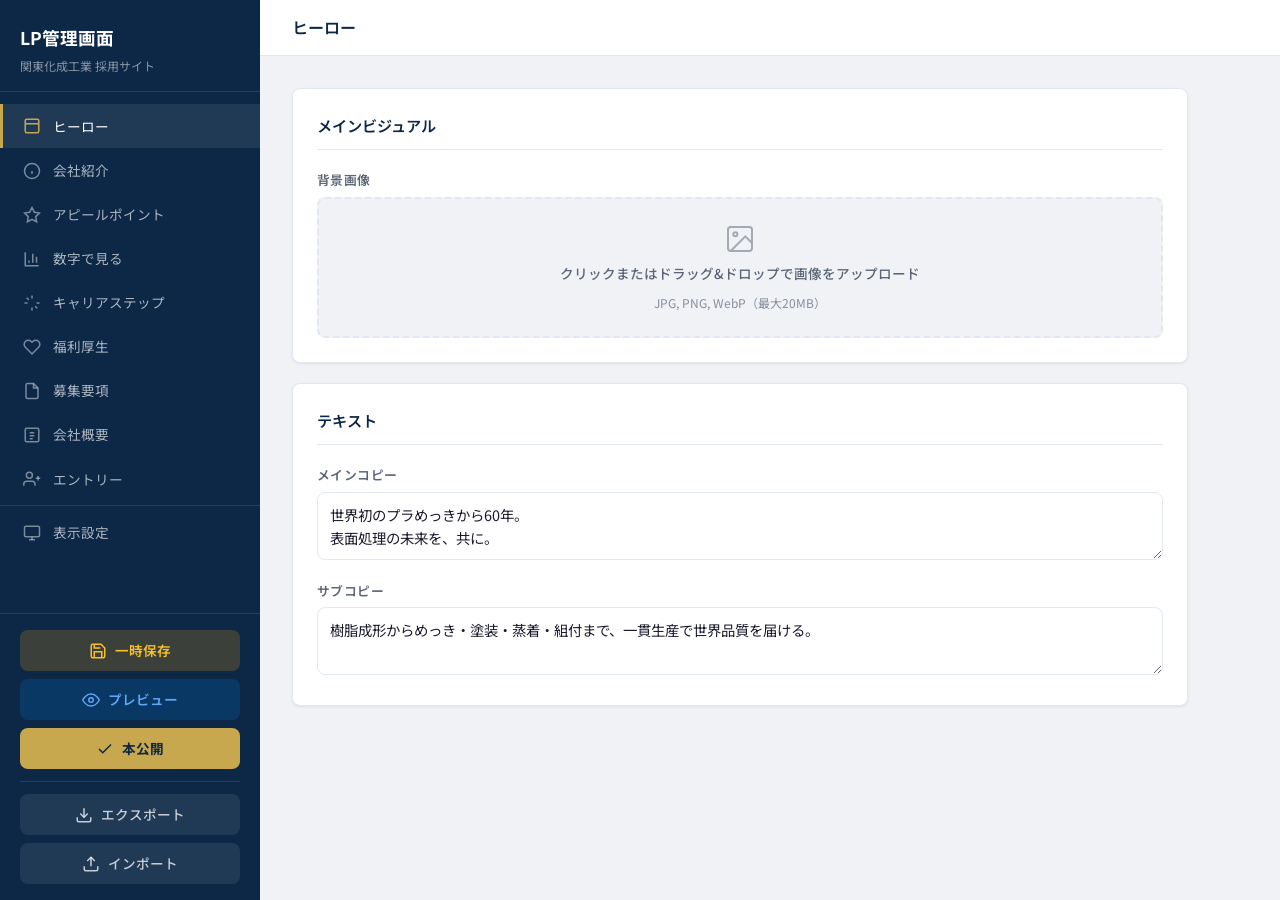
==== commit 941104da: "Move company profile below requirements and add club activities - Replace company-table in About sec" ====
--- a/admin.html
+++ b/admin.html
@@ -44,6 +44,10 @@
         <a href="#sec-requirements" class="sidebar-link" data-section="sec-requirements">
           <svg width="18" height="18" viewBox="0 0 24 24" fill="none" stroke="currentColor" stroke-width="2"><path d="M14 2H6a2 2 0 0 0-2 2v16a2 2 0 0 0 2 2h12a2 2 0 0 0 2-2V8z"/><polyline points="14 2 14 8 20 8"/></svg>
           募集要項
+        </a>
+        <a href="#sec-company" class="sidebar-link" data-section="sec-company">
+          <svg width="18" height="18" viewBox="0 0 24 24" fill="none" stroke="currentColor" stroke-width="2"><rect x="3" y="3" width="18" height="18" rx="2"/><path d="M9 9h6M9 13h6M9 17h4"/></svg>
+          会社概要
         </a>
         <a href="#sec-entry" class="sidebar-link" data-section="sec-entry">
           <svg width="18" height="18" viewBox="0 0 24 24" fill="none" stroke="currentColor" stroke-width="2"><path d="M16 21v-2a4 4 0 0 0-4-4H5a4 4 0 0 0-4 4v2"/><circle cx="8.5" cy="7" r="4"/><line x1="20" y1="8" x2="20" y2="14"/><line x1="23" y1="11" x2="17" y2="11"/></svg>
@@ -145,22 +149,42 @@
             </div>
           </div>
           <div class="admin-card">
-            <h3 class="admin-card-title">会社紹介動画</h3>
-            <div class="field">
-              <label>YouTube / Vimeo URL</label>
-              <input type="url" data-field="videos.about_video" placeholder="https://www.youtube.com/watch?v=xxxxx">
-              <span class="field-hint">URLを入力すると埋め込みプレーヤーが表示されます</span>
-            </div>
-          </div>
-          <div class="admin-card">
-            <h3 class="admin-card-title">会社概要テーブル</h3>
-            <div class="field"><label>会社名</label><input type="text" data-field="texts.company_name" value="関東化成工業株式会社（KANTO KASEI CO., LTD.）"></div>
-            <div class="field"><label>設立</label><input type="text" data-field="texts.company_founded" value="1969年（昭和44年） ※1946年 旧制関東学院工業専門学校実習工場として創業"></div>
-            <div class="field"><label>本社所在地</label><input type="text" data-field="texts.company_address" value="〒239-0806 神奈川県横須賀市池田町4-4-1"></div>
-            <div class="field"><label>従業員数</label><input type="text" data-field="texts.company_employees" value="406名"></div>
-            <div class="field"><label>事業内容</label><textarea data-field="texts.company_business" rows="2">樹脂成形、各種表面処理加工（めっき・塗装・蒸着）、組付の一貫生産</textarea></div>
-            <div class="field"><label>主要取引先</label><textarea data-field="texts.company_clients" rows="2">トヨタ自動車、トヨタ自動車東日本、トヨタ車体、日野自動車、豊田自動織機、ダイハツ工業、日産自動車、スズキ、ファナック 他</textarea></div>
-            <div class="field"><label>拠点</label><input type="text" data-field="texts.company_locations" value="本社工場（横須賀市）、岩手工場（一関市）、インドネシア合弁工場"></div>
+            <h3 class="admin-card-title">部活動・地域貢献 セクション設定</h3>
+            <div class="field"><label>ブロックタイトル</label><input type="text" data-field="texts.club_title" value="部活動・地域貢献"></div>
+            <div class="field"><label>リード文</label><textarea data-field="texts.club_lead" rows="2">仕事のその先にも、仲間と楽しむ時間があります。スポーツや地域との交流を通じて、社員同士の絆を深めています。</textarea></div>
+          </div>
+          <div class="admin-card">
+            <h3 class="admin-card-title">部活動カード 1</h3>
+            <div class="field"><label>タイトル</label><input type="text" data-field="texts.club_title_1" value="野球部"></div>
+            <div class="field"><label>説明</label><textarea data-field="texts.club_desc_1" rows="3">社員有志による野球部。練習や大会を通じて、部署を越えた交流が生まれています。未経験者も大歓迎。仲間と汗を流すリフレッシュの時間です。</textarea></div>
+            <div class="field"><label>画像</label>
+              <div class="upload-zone" data-upload="images.club_image_1" data-accept="image/*">
+                <div class="upload-zone-content"><svg width="24" height="24" viewBox="0 0 24 24" fill="none" stroke="currentColor" stroke-width="1.5"><rect x="3" y="3" width="18" height="18" rx="2"/><circle cx="8.5" cy="8.5" r="1.5"/><polyline points="21 15 16 10 5 21"/></svg><p>画像をアップロード</p></div>
+                <div class="upload-zone-preview"></div><button class="upload-zone-remove" title="削除" style="display:none;">&times;</button>
+              </div>
+            </div>
+          </div>
+          <div class="admin-card">
+            <h3 class="admin-card-title">部活動カード 2</h3>
+            <div class="field"><label>タイトル</label><input type="text" data-field="texts.club_title_2" value="地域スポーツ支援"></div>
+            <div class="field"><label>説明</label><textarea data-field="texts.club_desc_2" rows="3">「横須賀三浦リトルシニア」へマイクロバスによる送迎を提供するなど、地域で頑張る子どもたちを応援しています。地元とともに歩む企業であり続けます。</textarea></div>
+            <div class="field"><label>画像</label>
+              <div class="upload-zone" data-upload="images.club_image_2" data-accept="image/*">
+                <div class="upload-zone-content"><svg width="24" height="24" viewBox="0 0 24 24" fill="none" stroke="currentColor" stroke-width="1.5"><rect x="3" y="3" width="18" height="18" rx="2"/><circle cx="8.5" cy="8.5" r="1.5"/><polyline points="21 15 16 10 5 21"/></svg><p>画像をアップロード</p></div>
+                <div class="upload-zone-preview"></div><button class="upload-zone-remove" title="削除" style="display:none;">&times;</button>
+              </div>
+            </div>
+          </div>
+          <div class="admin-card">
+            <h3 class="admin-card-title">部活動カード 3</h3>
+            <div class="field"><label>タイトル</label><input type="text" data-field="texts.club_title_3" value="サークル活動・社外表彰"></div>
+            <div class="field"><label>説明</label><textarea data-field="texts.club_desc_3" rows="3">ゴルフ・フットサルなど有志サークルが活動中。国際フロンティアメッセへの出展ではベスト展示賞を受賞するなど、社外の舞台でも仲間と挑戦を続けています。</textarea></div>
+            <div class="field"><label>画像</label>
+              <div class="upload-zone" data-upload="images.club_image_3" data-accept="image/*">
+                <div class="upload-zone-content"><svg width="24" height="24" viewBox="0 0 24 24" fill="none" stroke="currentColor" stroke-width="1.5"><rect x="3" y="3" width="18" height="18" rx="2"/><circle cx="8.5" cy="8.5" r="1.5"/><polyline points="21 15 16 10 5 21"/></svg><p>画像をアップロード</p></div>
+                <div class="upload-zone-preview"></div><button class="upload-zone-remove" title="削除" style="display:none;">&times;</button>
+              </div>
+            </div>
           </div>
         </section>
 
@@ -363,7 +387,21 @@
           </div>
         </section>
 
-        <!-- ⑧ エントリー -->
+        <!-- ⑧ 会社概要 -->
+        <section class="admin-section" id="sec-company" style="display:none;">
+          <div class="admin-card">
+            <h3 class="admin-card-title">会社概要テーブル</h3>
+            <div class="field"><label>会社名</label><input type="text" data-field="texts.company_name" value="関東化成工業株式会社（KANTO KASEI CO., LTD.）"></div>
+            <div class="field"><label>設立</label><input type="text" data-field="texts.company_founded" value="1969年（昭和44年） ※1946年 旧制関東学院工業専門学校実習工場として創業"></div>
+            <div class="field"><label>本社所在地</label><input type="text" data-field="texts.company_address" value="〒239-0806 神奈川県横須賀市池田町4-4-1"></div>
+            <div class="field"><label>従業員数</label><input type="text" data-field="texts.company_employees" value="406名"></div>
+            <div class="field"><label>事業内容</label><textarea data-field="texts.company_business" rows="2">樹脂成形、各種表面処理加工（めっき・塗装・蒸着）、組付の一貫生産</textarea></div>
+            <div class="field"><label>主要取引先</label><textarea data-field="texts.company_clients" rows="2">トヨタ自動車、トヨタ自動車東日本、トヨタ車体、日野自動車、豊田自動織機、ダイハツ工業、日産自動車、スズキ、ファナック 他</textarea></div>
+            <div class="field"><label>拠点</label><input type="text" data-field="texts.company_locations" value="本社工場（横須賀市）、岩手工場（一関市）、インドネシア合弁工場"></div>
+          </div>
+        </section>
+
+        <!-- ⑨ エントリー -->
         <section class="admin-section" id="sec-entry" style="display:none;">
           <div class="admin-card">
             <h3 class="admin-card-title">エントリーセクション</h3>
@@ -387,7 +425,12 @@
             <div class="toggle-group">
               <h4 class="toggle-group-title">会社紹介</h4>
               <div class="toggle-item"><label class="toggle-label"><span>メイン画像</span><div class="toggle-switch"><input type="checkbox" data-field="visibility.about_image_1" checked><span class="toggle-slider"></span></div></label></div>
-              <div class="toggle-item"><label class="toggle-label"><span>会社紹介動画</span><div class="toggle-switch"><input type="checkbox" data-field="visibility.about_video" checked><span class="toggle-slider"></span></div></label></div>
+            </div>
+            <div class="toggle-group">
+              <h4 class="toggle-group-title">部活動・地域貢献</h4>
+              <div class="toggle-item"><label class="toggle-label"><span>カード1 画像（野球部）</span><div class="toggle-switch"><input type="checkbox" data-field="visibility.club_image_1" checked><span class="toggle-slider"></span></div></label></div>
+              <div class="toggle-item"><label class="toggle-label"><span>カード2 画像（地域スポーツ支援）</span><div class="toggle-switch"><input type="checkbox" data-field="visibility.club_image_2" checked><span class="toggle-slider"></span></div></label></div>
+              <div class="toggle-item"><label class="toggle-label"><span>カード3 画像（サークル活動）</span><div class="toggle-switch"><input type="checkbox" data-field="visibility.club_image_3" checked><span class="toggle-slider"></span></div></label></div>
             </div>
           </div>
         </section>
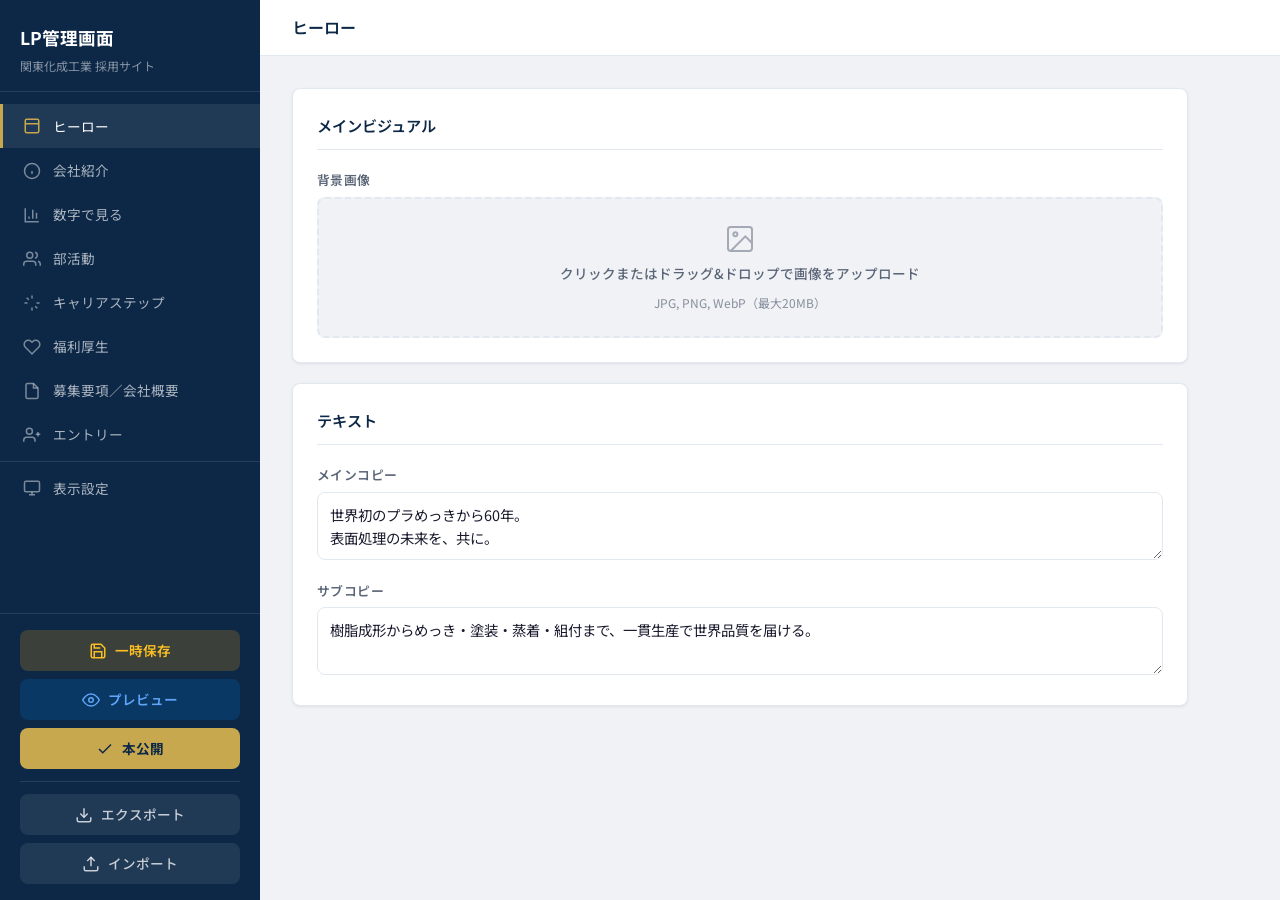
==== commit aef8cdd3: "Restructure LP per new text-wire (釣り部追加・会社概要統合など) - ヘッダーナビ/ヒーロー内導線ボタン: 「アピール」「会社概要」を削除、   代わりに「部活動」リ" ====
--- a/admin.html
+++ b/admin.html
@@ -25,14 +25,14 @@
           <svg width="18" height="18" viewBox="0 0 24 24" fill="none" stroke="currentColor" stroke-width="2"><circle cx="12" cy="12" r="10"/><path d="M12 16v-4"/><path d="M12 8h.01"/></svg>
           会社紹介
         </a>
-        <a href="#sec-appeal" class="sidebar-link" data-section="sec-appeal">
-          <svg width="18" height="18" viewBox="0 0 24 24" fill="none" stroke="currentColor" stroke-width="2"><polygon points="12 2 15.09 8.26 22 9.27 17 14.14 18.18 21.02 12 17.77 5.82 21.02 7 14.14 2 9.27 8.91 8.26 12 2"/></svg>
-          アピールポイント
-        </a>
         <a href="#sec-numbers" class="sidebar-link" data-section="sec-numbers">
           <svg width="18" height="18" viewBox="0 0 24 24" fill="none" stroke="currentColor" stroke-width="2"><path d="M3 3v18h18"/><path d="M18 17V9"/><path d="M13 17V5"/><path d="M8 17v-3"/></svg>
           数字で見る
         </a>
+        <a href="#sec-clubs" class="sidebar-link" data-section="sec-clubs">
+          <svg width="18" height="18" viewBox="0 0 24 24" fill="none" stroke="currentColor" stroke-width="2"><path d="M17 21v-2a4 4 0 0 0-4-4H5a4 4 0 0 0-4 4v2"/><circle cx="9" cy="7" r="4"/><path d="M23 21v-2a4 4 0 0 0-3-3.87"/><path d="M16 3.13a4 4 0 0 1 0 7.75"/></svg>
+          部活動
+        </a>
         <a href="#sec-career" class="sidebar-link" data-section="sec-career">
           <svg width="18" height="18" viewBox="0 0 24 24" fill="none" stroke="currentColor" stroke-width="2"><path d="M12 2v4M12 18v4M4.93 4.93l2.83 2.83M16.24 16.24l2.83 2.83M2 12h4M18 12h4"/></svg>
           キャリアステップ
@@ -43,11 +43,7 @@
         </a>
         <a href="#sec-requirements" class="sidebar-link" data-section="sec-requirements">
           <svg width="18" height="18" viewBox="0 0 24 24" fill="none" stroke="currentColor" stroke-width="2"><path d="M14 2H6a2 2 0 0 0-2 2v16a2 2 0 0 0 2 2h12a2 2 0 0 0 2-2V8z"/><polyline points="14 2 14 8 20 8"/></svg>
-          募集要項
-        </a>
-        <a href="#sec-company" class="sidebar-link" data-section="sec-company">
-          <svg width="18" height="18" viewBox="0 0 24 24" fill="none" stroke="currentColor" stroke-width="2"><rect x="3" y="3" width="18" height="18" rx="2"/><path d="M9 9h6M9 13h6M9 17h4"/></svg>
-          会社概要
+          募集要項／会社概要
         </a>
         <a href="#sec-entry" class="sidebar-link" data-section="sec-entry">
           <svg width="18" height="18" viewBox="0 0 24 24" fill="none" stroke="currentColor" stroke-width="2"><path d="M16 21v-2a4 4 0 0 0-4-4H5a4 4 0 0 0-4 4v2"/><circle cx="8.5" cy="7" r="4"/><line x1="20" y1="8" x2="20" y2="14"/><line x1="23" y1="11" x2="17" y2="11"/></svg>
@@ -149,12 +145,36 @@
             </div>
           </div>
           <div class="admin-card">
-            <h3 class="admin-card-title">部活動・地域貢献 セクション設定</h3>
-            <div class="field"><label>ブロックタイトル</label><input type="text" data-field="texts.club_title" value="部活動・地域貢献"></div>
+            <h3 class="admin-card-title">強みアイコン 1</h3>
+            <div class="field"><label>タイトル</label><input type="text" data-field="texts.strength_title_1" value="Tier1サプライヤー"></div>
+            <div class="field"><label>説明</label><input type="text" data-field="texts.strength_desc_1" value="トヨタはじめ700社以上との取引実績"></div>
+          </div>
+          <div class="admin-card">
+            <h3 class="admin-card-title">強みアイコン 2</h3>
+            <div class="field"><label>タイトル</label><input type="text" data-field="texts.strength_title_2" value="世界初の技術"></div>
+            <div class="field"><label>説明</label><input type="text" data-field="texts.strength_desc_2" value="1963年プラめっき商品化の独自技術"></div>
+          </div>
+          <div class="admin-card">
+            <h3 class="admin-card-title">強みアイコン 3</h3>
+            <div class="field"><label>タイトル</label><input type="text" data-field="texts.strength_title_3" value="一貫生産体制"></div>
+            <div class="field"><label>説明</label><input type="text" data-field="texts.strength_desc_3" value="成形〜めっき〜塗装〜蒸着〜組付を自社で"></div>
+          </div>
+          <div class="admin-card">
+            <h3 class="admin-card-title">強みアイコン 4</h3>
+            <div class="field"><label>タイトル</label><input type="text" data-field="texts.strength_title_4" value="グローバル展開"></div>
+            <div class="field"><label>説明</label><input type="text" data-field="texts.strength_desc_4" value="国内3拠点＋インドネシア合弁工場"></div>
+          </div>
+        </section>
+
+        <!-- ④ 部活動 -->
+        <section class="admin-section" id="sec-clubs" style="display:none;">
+          <div class="admin-card">
+            <h3 class="admin-card-title">セクション設定</h3>
+            <div class="field"><label>タイトル</label><input type="text" data-field="texts.club_title" value="部活動・地域貢献"></div>
             <div class="field"><label>リード文</label><textarea data-field="texts.club_lead" rows="2">仕事のその先にも、仲間と楽しむ時間があります。スポーツや地域との交流を通じて、社員同士の絆を深めています。</textarea></div>
           </div>
           <div class="admin-card">
-            <h3 class="admin-card-title">部活動カード 1</h3>
+            <h3 class="admin-card-title">部活動カード 1（野球部）</h3>
             <div class="field"><label>タイトル</label><input type="text" data-field="texts.club_title_1" value="野球部"></div>
             <div class="field"><label>説明</label><textarea data-field="texts.club_desc_1" rows="3">社員有志による野球部。練習や大会を通じて、部署を越えた交流が生まれています。未経験者も大歓迎。仲間と汗を流すリフレッシュの時間です。</textarea></div>
             <div class="field"><label>画像</label>
@@ -165,9 +185,9 @@
             </div>
           </div>
           <div class="admin-card">
-            <h3 class="admin-card-title">部活動カード 2</h3>
-            <div class="field"><label>タイトル</label><input type="text" data-field="texts.club_title_2" value="地域スポーツ支援"></div>
-            <div class="field"><label>説明</label><textarea data-field="texts.club_desc_2" rows="3">「横須賀三浦リトルシニア」へマイクロバスによる送迎を提供するなど、地域で頑張る子どもたちを応援しています。地元とともに歩む企業であり続けます。</textarea></div>
+            <h3 class="admin-card-title">部活動カード 2（釣り部）</h3>
+            <div class="field"><label>タイトル</label><input type="text" data-field="texts.club_title_2" value="釣り部"></div>
+            <div class="field"><label>説明</label><textarea data-field="texts.club_desc_2" rows="3">会社所有の船で、釣り好きの有志が休日に海へ繰り出します。操船できる社員が中心となり、自然と仲間が広がる部活動です。</textarea></div>
             <div class="field"><label>画像</label>
               <div class="upload-zone" data-upload="images.club_image_2" data-accept="image/*">
                 <div class="upload-zone-content"><svg width="24" height="24" viewBox="0 0 24 24" fill="none" stroke="currentColor" stroke-width="1.5"><rect x="3" y="3" width="18" height="18" rx="2"/><circle cx="8.5" cy="8.5" r="1.5"/><polyline points="21 15 16 10 5 21"/></svg><p>画像をアップロード</p></div>
@@ -176,9 +196,9 @@
             </div>
           </div>
           <div class="admin-card">
-            <h3 class="admin-card-title">部活動カード 3</h3>
+            <h3 class="admin-card-title">部活動カード 3（サークル・表彰）</h3>
             <div class="field"><label>タイトル</label><input type="text" data-field="texts.club_title_3" value="サークル活動・社外表彰"></div>
-            <div class="field"><label>説明</label><textarea data-field="texts.club_desc_3" rows="3">ゴルフ・フットサルなど有志サークルが活動中。国際フロンティアメッセへの出展ではベスト展示賞を受賞するなど、社外の舞台でも仲間と挑戦を続けています。</textarea></div>
+            <div class="field"><label>説明</label><textarea data-field="texts.club_desc_3" rows="3">ゴルフ・フットサルなど有志サークルが活動中。国際フロンティアメッセではベスト展示賞を受賞するなど、仕事外での挑戦の舞台も豊富です。</textarea></div>
             <div class="field"><label>画像</label>
               <div class="upload-zone" data-upload="images.club_image_3" data-accept="image/*">
                 <div class="upload-zone-content"><svg width="24" height="24" viewBox="0 0 24 24" fill="none" stroke="currentColor" stroke-width="1.5"><rect x="3" y="3" width="18" height="18" rx="2"/><circle cx="8.5" cy="8.5" r="1.5"/><polyline points="21 15 16 10 5 21"/></svg><p>画像をアップロード</p></div>
@@ -186,61 +206,20 @@
               </div>
             </div>
           </div>
-        </section>
-
-        <!-- ③ アピールポイント -->
-        <section class="admin-section" id="sec-appeal" style="display:none;">
-          <div class="admin-card">
-            <h3 class="admin-card-title">セクション設定</h3>
-            <div class="field"><label>セクションタイトル</label><input type="text" data-field="texts.appeal_title" value="関東化成が選ばれる理由"></div>
-          </div>
-          <div class="admin-card">
-            <h3 class="admin-card-title">アピールカード 1</h3>
-            <div class="field"><label>タイトル</label><input type="text" data-field="texts.appeal_title_1" value="一貫生産体制"></div>
-            <div class="field"><label>説明</label><textarea data-field="texts.appeal_desc_1" rows="3">樹脂成形からめっき・塗装・蒸着・組付まで、すべてを自社で完結。高品質なモノづくりを実現しています。</textarea></div>
-            <div class="field"><label>画像</label>
-              <div class="upload-zone" data-upload="images.appeal_image_1" data-accept="image/*">
-                <div class="upload-zone-content"><svg width="24" height="24" viewBox="0 0 24 24" fill="none" stroke="currentColor" stroke-width="1.5"><rect x="3" y="3" width="18" height="18" rx="2"/><circle cx="8.5" cy="8.5" r="1.5"/><polyline points="21 15 16 10 5 21"/></svg><p>画像をアップロード</p></div>
-                <div class="upload-zone-preview"></div><button class="upload-zone-remove" title="削除" style="display:none;">&times;</button>
-              </div>
-            </div>
-          </div>
-          <div class="admin-card">
-            <h3 class="admin-card-title">アピールカード 2</h3>
-            <div class="field"><label>タイトル</label><input type="text" data-field="texts.appeal_title_2" value="世界初の技術力"></div>
-            <div class="field"><label>説明</label><textarea data-field="texts.appeal_desc_2" rows="3">プラめっきの商品化をはじめ、3価クロムめっきやサテンめっきなど、業界をリードする独自技術を保有しています。</textarea></div>
-            <div class="field"><label>画像</label>
-              <div class="upload-zone" data-upload="images.appeal_image_2" data-accept="image/*">
-                <div class="upload-zone-content"><svg width="24" height="24" viewBox="0 0 24 24" fill="none" stroke="currentColor" stroke-width="1.5"><rect x="3" y="3" width="18" height="18" rx="2"/><circle cx="8.5" cy="8.5" r="1.5"/><polyline points="21 15 16 10 5 21"/></svg><p>画像をアップロード</p></div>
-                <div class="upload-zone-preview"></div><button class="upload-zone-remove" title="削除" style="display:none;">&times;</button>
-              </div>
-            </div>
-          </div>
-          <div class="admin-card">
-            <h3 class="admin-card-title">アピールカード 3</h3>
-            <div class="field"><label>タイトル</label><input type="text" data-field="texts.appeal_title_3" value="グローバル展開"></div>
-            <div class="field"><label>説明</label><textarea data-field="texts.appeal_desc_3" rows="3">国内3拠点に加え、インドネシアに合弁工場を展開。トヨタをはじめとする700社以上との取引実績があります。</textarea></div>
-            <div class="field"><label>画像</label>
-              <div class="upload-zone" data-upload="images.appeal_image_3" data-accept="image/*">
-                <div class="upload-zone-content"><svg width="24" height="24" viewBox="0 0 24 24" fill="none" stroke="currentColor" stroke-width="1.5"><rect x="3" y="3" width="18" height="18" rx="2"/><circle cx="8.5" cy="8.5" r="1.5"/><polyline points="21 15 16 10 5 21"/></svg><p>画像をアップロード</p></div>
-                <div class="upload-zone-preview"></div><button class="upload-zone-remove" title="削除" style="display:none;">&times;</button>
-              </div>
-            </div>
-          </div>
-          <div class="admin-card">
-            <h3 class="admin-card-title">アピールカード 4</h3>
-            <div class="field"><label>タイトル</label><input type="text" data-field="texts.appeal_title_4" value="充実の研修制度"></div>
-            <div class="field"><label>説明</label><textarea data-field="texts.appeal_desc_4" rows="3">産学協同の理念のもと、入社後の研修から技術習得まで、一人ひとりの成長を支援する体制が整っています。</textarea></div>
-            <div class="field"><label>画像</label>
-              <div class="upload-zone" data-upload="images.appeal_image_4" data-accept="image/*">
-                <div class="upload-zone-content"><svg width="24" height="24" viewBox="0 0 24 24" fill="none" stroke="currentColor" stroke-width="1.5"><rect x="3" y="3" width="18" height="18" rx="2"/><circle cx="8.5" cy="8.5" r="1.5"/><polyline points="21 15 16 10 5 21"/></svg><p>画像をアップロード</p></div>
-                <div class="upload-zone-preview"></div><button class="upload-zone-remove" title="削除" style="display:none;">&times;</button>
-              </div>
-            </div>
-          </div>
-        </section>
-
-        <!-- ④ 数字で見る -->
+          <div class="admin-card">
+            <h3 class="admin-card-title">部活動カード 4（地域貢献）</h3>
+            <div class="field"><label>タイトル</label><input type="text" data-field="texts.club_title_4" value="地域貢献"></div>
+            <div class="field"><label>説明</label><textarea data-field="texts.club_desc_4" rows="3">「横須賀三浦リトルシニア」へマイクロバスによる送迎支援を行うなど、地域で頑張る子どもたちを応援。地元とともに歩む企業であり続けます。</textarea></div>
+            <div class="field"><label>画像</label>
+              <div class="upload-zone" data-upload="images.club_image_4" data-accept="image/*">
+                <div class="upload-zone-content"><svg width="24" height="24" viewBox="0 0 24 24" fill="none" stroke="currentColor" stroke-width="1.5"><rect x="3" y="3" width="18" height="18" rx="2"/><circle cx="8.5" cy="8.5" r="1.5"/><polyline points="21 15 16 10 5 21"/></svg><p>画像をアップロード</p></div>
+                <div class="upload-zone-preview"></div><button class="upload-zone-remove" title="削除" style="display:none;">&times;</button>
+              </div>
+            </div>
+          </div>
+        </section>
+
+        <!-- ③ 数字で見る -->
         <section class="admin-section" id="sec-numbers" style="display:none;">
           <div class="admin-card">
             <h3 class="admin-card-title">数字（4項目）</h3>
@@ -369,9 +348,20 @@
             <div class="field"><label>タイトル</label><input type="text" data-field="texts.benefit_title_6" value="休暇制度"></div>
             <div class="field"><label>説明</label><textarea data-field="texts.benefit_desc_6" rows="2">完全週休2日制、年間休日120日以上。有給休暇、慶弔休暇、育児・介護休暇制度あり。</textarea></div>
           </div>
-        </section>
-
-        <!-- ⑦ 募集要項 -->
+          <div class="admin-card">
+            <h3 class="admin-card-title">項目 7（社員食堂）</h3>
+            <div class="field"><label>タイトル</label><input type="text" data-field="texts.benefit_title_7" value="社員食堂"></div>
+            <div class="field"><label>説明</label><textarea data-field="texts.benefit_desc_7" rows="2">毎日の食事をサポート。栄養バランスのとれたメニューで日々の健康を支えます。</textarea></div>
+          </div>
+          <div class="admin-card">
+            <h3 class="admin-card-title">項目 8（新社宅 Coming Soon）</h3>
+            <div class="field"><label>バッジ文言</label><input type="text" data-field="texts.benefit_badge_8" value="Coming Soon"></div>
+            <div class="field"><label>タイトル</label><input type="text" data-field="texts.benefit_title_8" value="新社宅（2026年中完成予定）"></div>
+            <div class="field"><label>説明</label><textarea data-field="texts.benefit_desc_8" rows="2">長く働ける環境づくりへの投資として、新しい社宅を建設中。完成後には快適な暮らしの拠点が生まれます。</textarea></div>
+          </div>
+        </section>
+
+        <!-- ⑦ 募集要項／会社概要 -->
         <section class="admin-section" id="sec-requirements" style="display:none;">
           <div class="admin-card">
             <h3 class="admin-card-title">募集要項</h3>
@@ -385,12 +375,8 @@
             <div class="field"><label>採用予定人数</label><input type="text" data-field="texts.req_count" value="6〜10名"></div>
             <div class="field"><label>選考フロー</label><input type="text" data-field="texts.req_flow" value="マイナビよりエントリー → 会社説明会 → 書類選考 → 面接（複数回） → 内定"></div>
           </div>
-        </section>
-
-        <!-- ⑧ 会社概要 -->
-        <section class="admin-section" id="sec-company" style="display:none;">
-          <div class="admin-card">
-            <h3 class="admin-card-title">会社概要テーブル</h3>
+          <div class="admin-card">
+            <h3 class="admin-card-title">会社概要</h3>
             <div class="field"><label>会社名</label><input type="text" data-field="texts.company_name" value="関東化成工業株式会社（KANTO KASEI CO., LTD.）"></div>
             <div class="field"><label>設立</label><input type="text" data-field="texts.company_founded" value="1969年（昭和44年） ※1946年 旧制関東学院工業専門学校実習工場として創業"></div>
             <div class="field"><label>本社所在地</label><input type="text" data-field="texts.company_address" value="〒239-0806 神奈川県横須賀市池田町4-4-1"></div>
@@ -429,8 +415,9 @@
             <div class="toggle-group">
               <h4 class="toggle-group-title">部活動・地域貢献</h4>
               <div class="toggle-item"><label class="toggle-label"><span>カード1 画像（野球部）</span><div class="toggle-switch"><input type="checkbox" data-field="visibility.club_image_1" checked><span class="toggle-slider"></span></div></label></div>
-              <div class="toggle-item"><label class="toggle-label"><span>カード2 画像（地域スポーツ支援）</span><div class="toggle-switch"><input type="checkbox" data-field="visibility.club_image_2" checked><span class="toggle-slider"></span></div></label></div>
-              <div class="toggle-item"><label class="toggle-label"><span>カード3 画像（サークル活動）</span><div class="toggle-switch"><input type="checkbox" data-field="visibility.club_image_3" checked><span class="toggle-slider"></span></div></label></div>
+              <div class="toggle-item"><label class="toggle-label"><span>カード2 画像（釣り部）</span><div class="toggle-switch"><input type="checkbox" data-field="visibility.club_image_2" checked><span class="toggle-slider"></span></div></label></div>
+              <div class="toggle-item"><label class="toggle-label"><span>カード3 画像（サークル・表彰）</span><div class="toggle-switch"><input type="checkbox" data-field="visibility.club_image_3" checked><span class="toggle-slider"></span></div></label></div>
+              <div class="toggle-item"><label class="toggle-label"><span>カード4 画像（地域貢献）</span><div class="toggle-switch"><input type="checkbox" data-field="visibility.club_image_4" checked><span class="toggle-slider"></span></div></label></div>
             </div>
           </div>
         </section>
